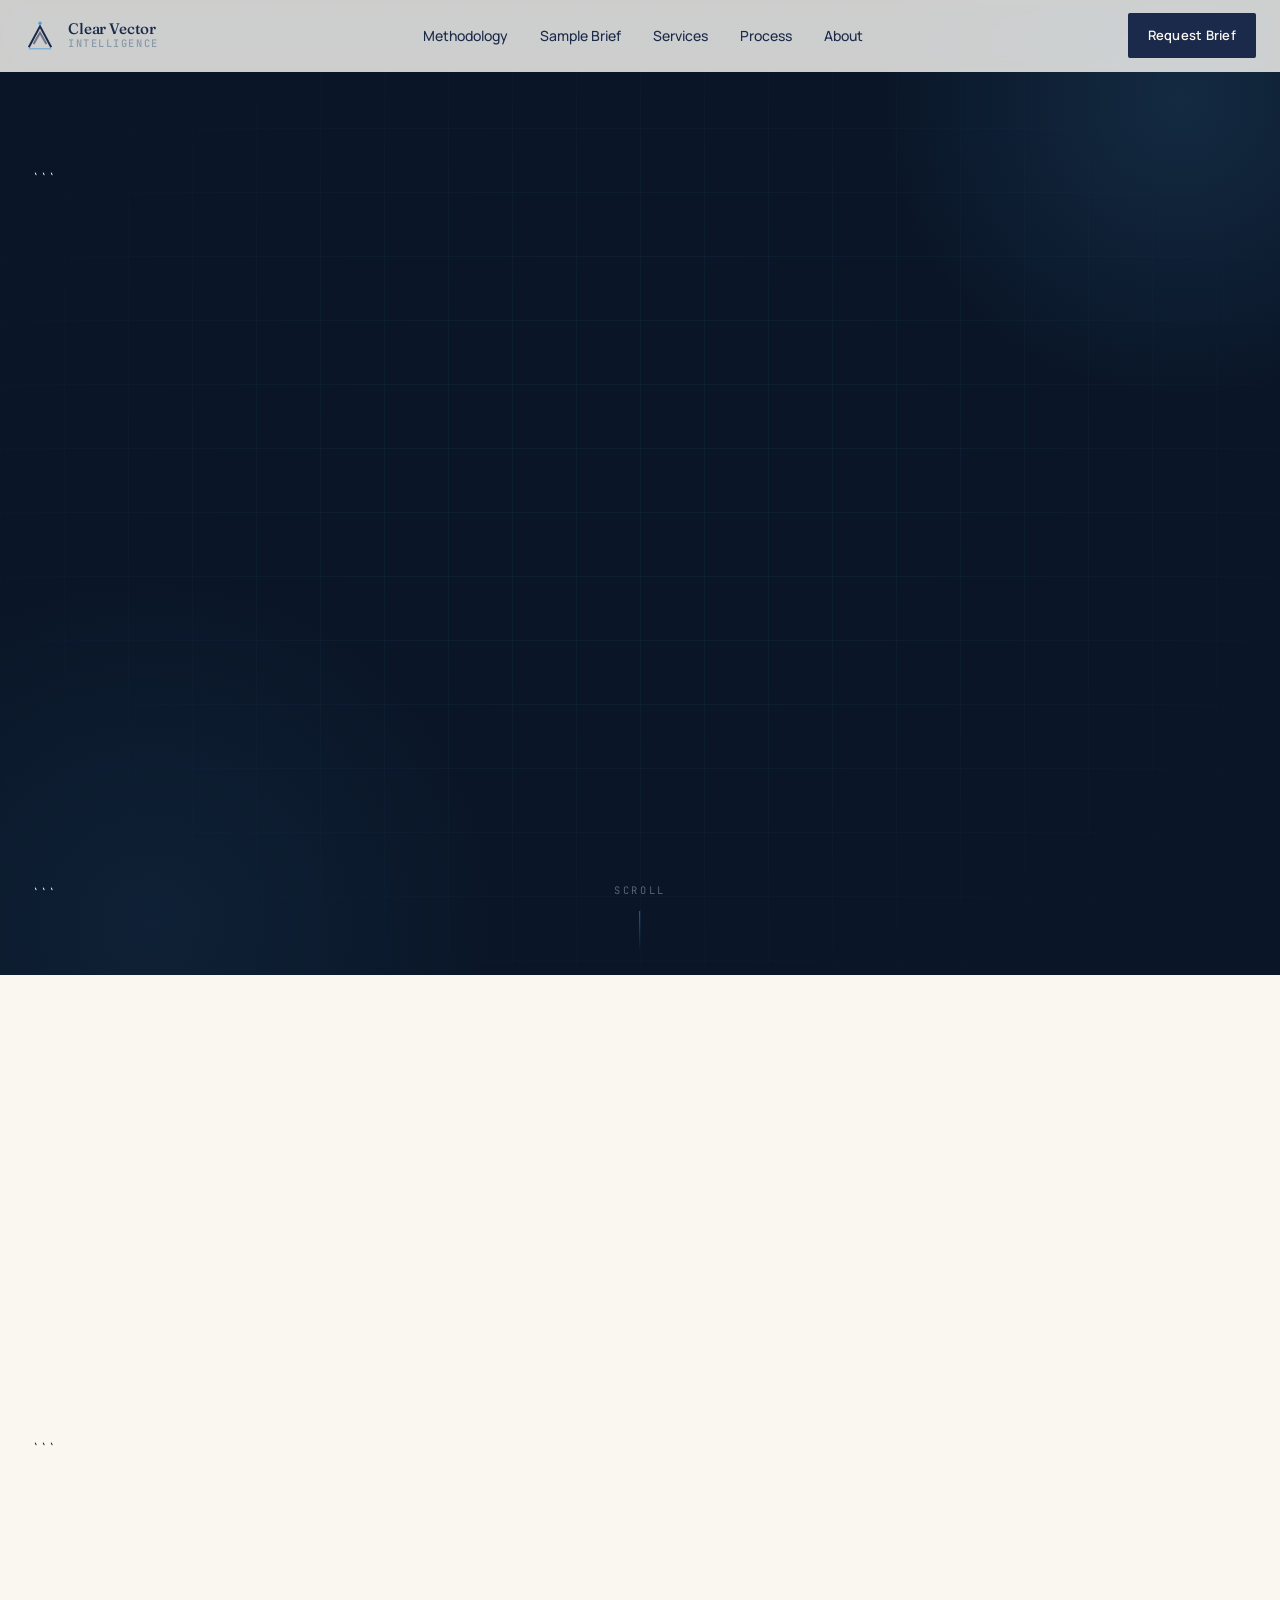
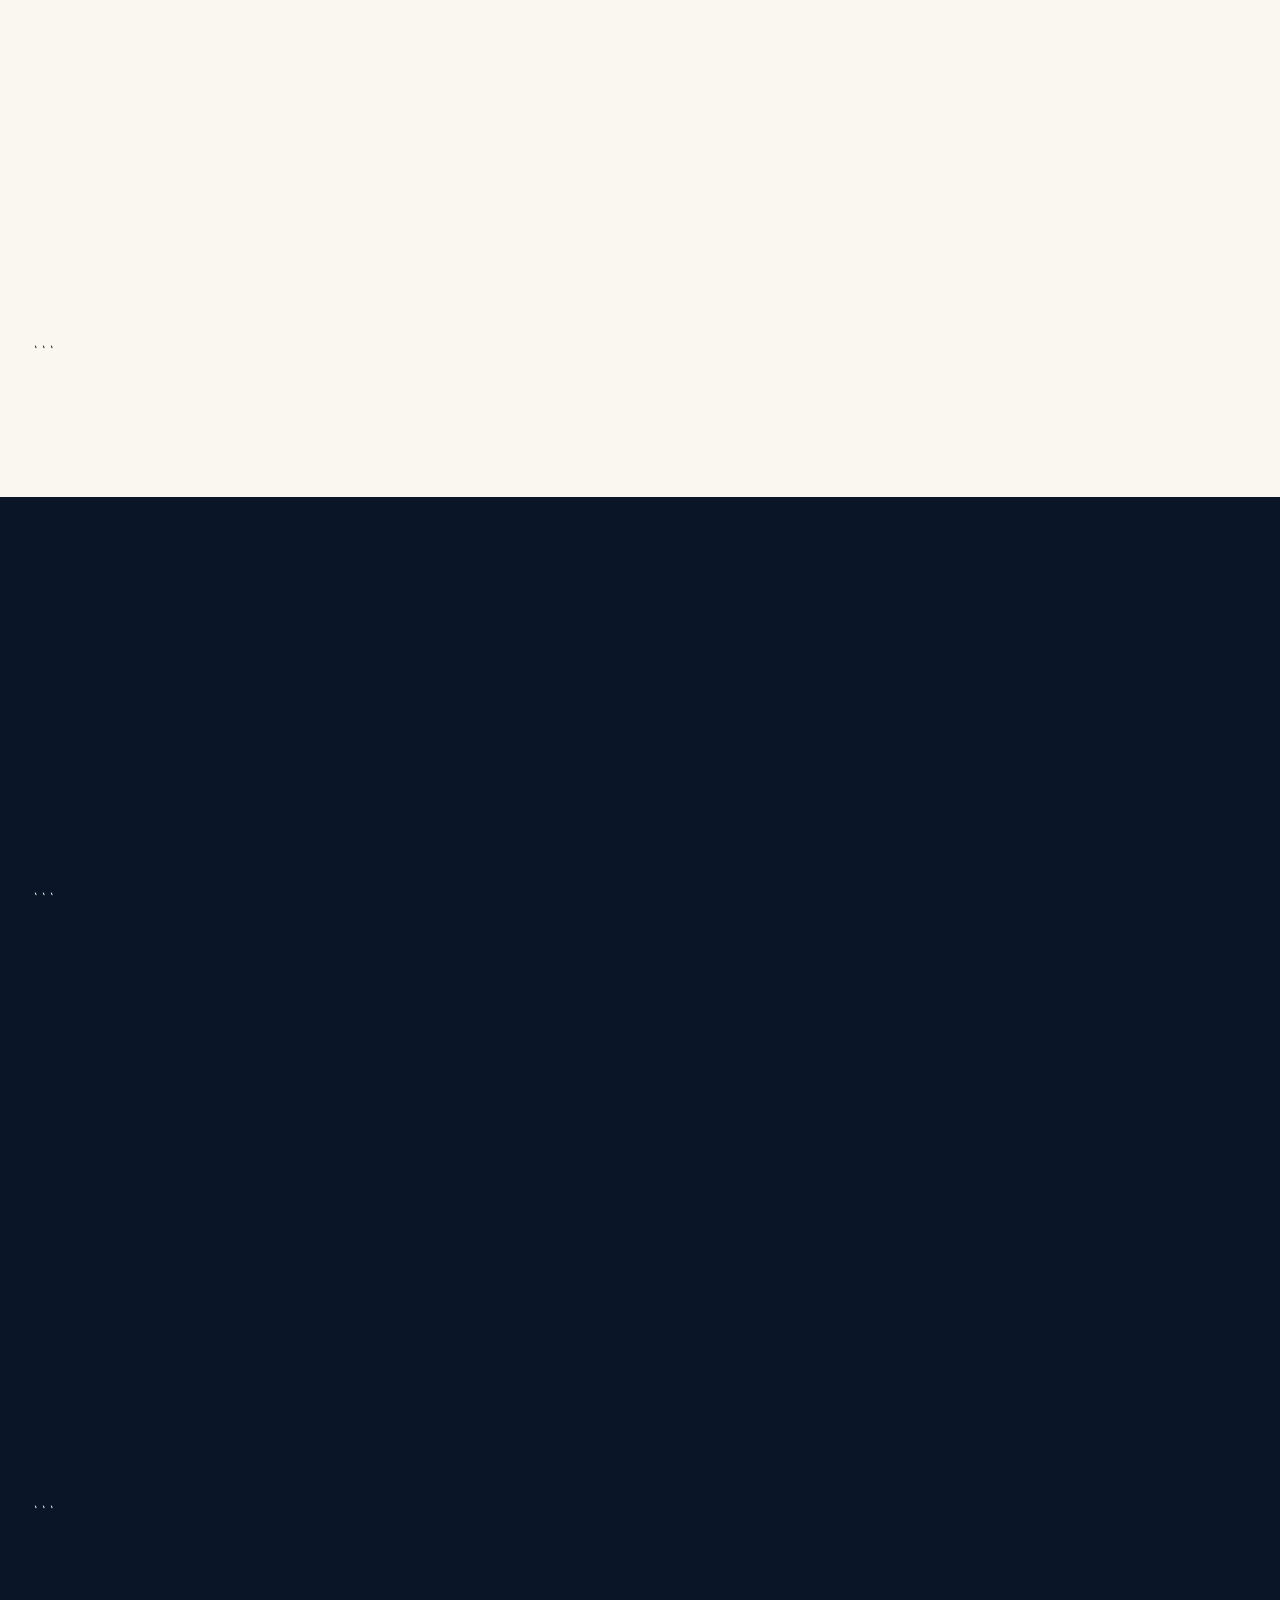
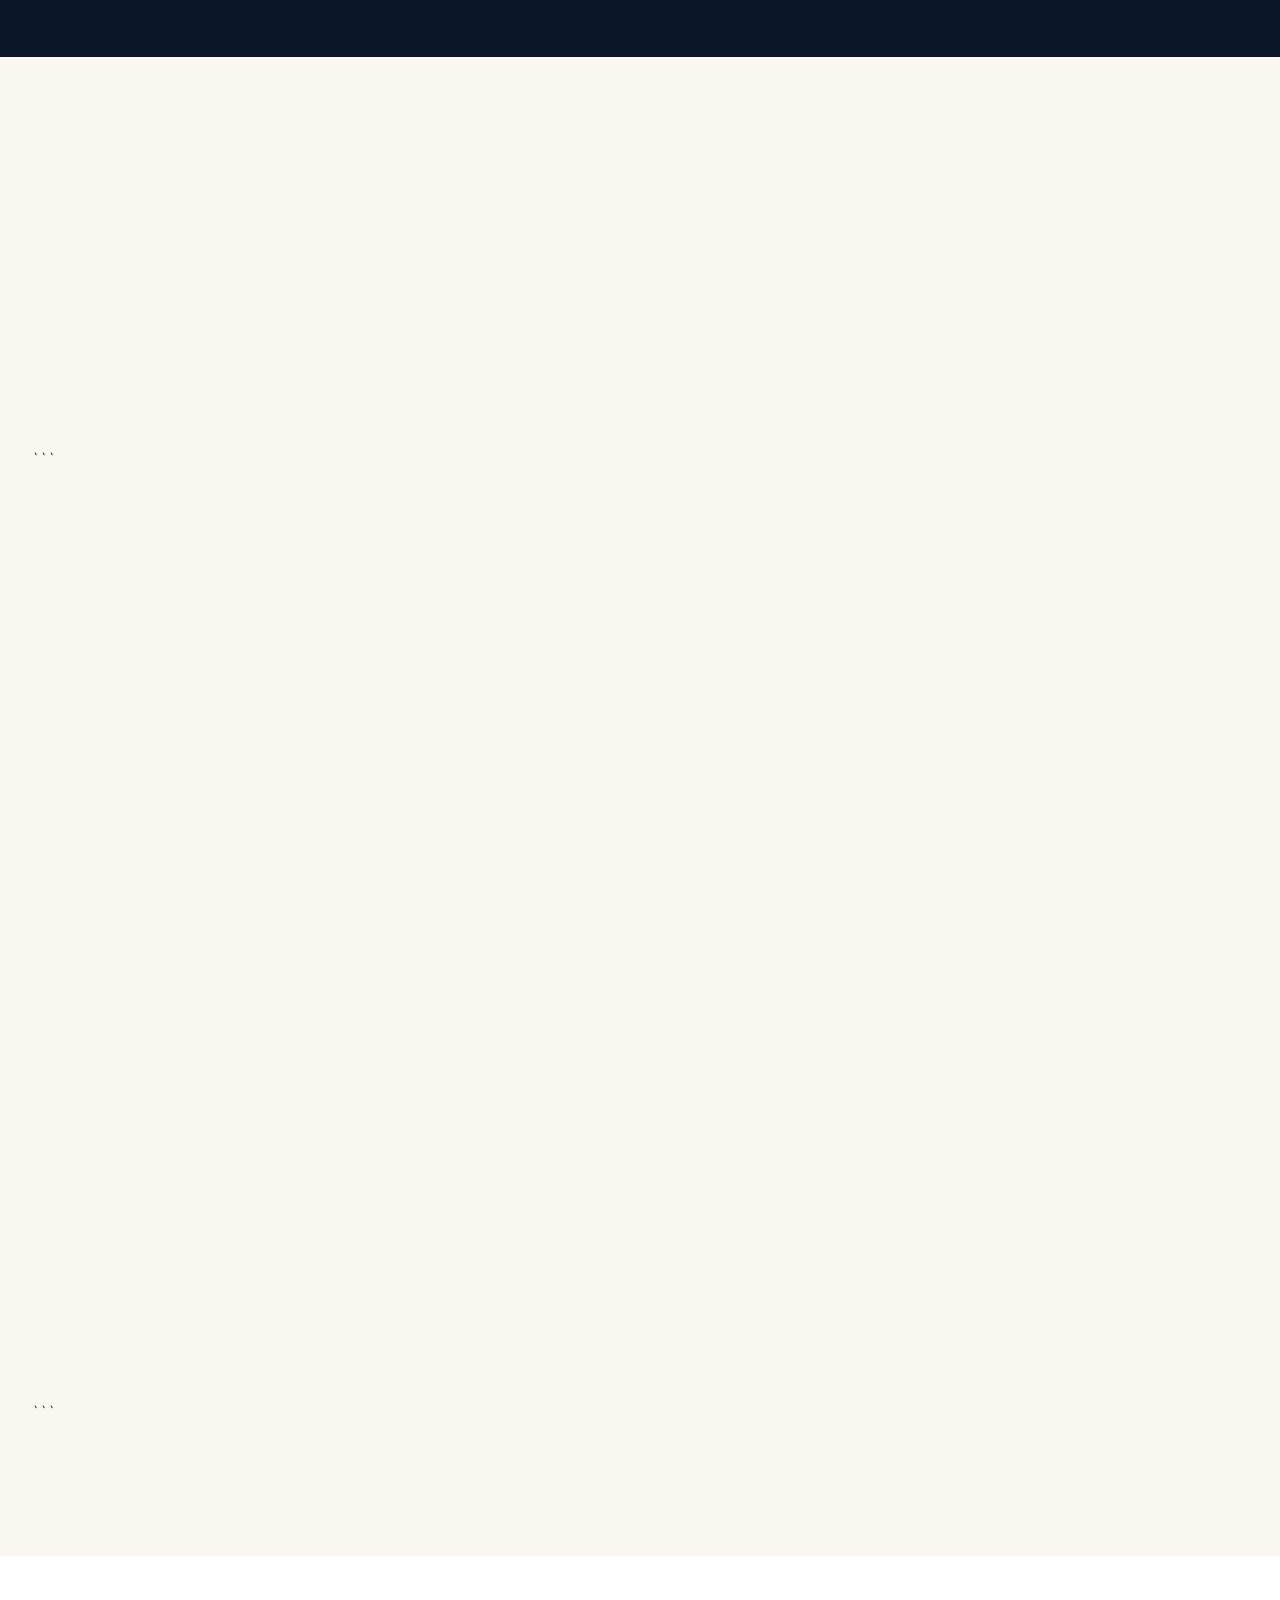
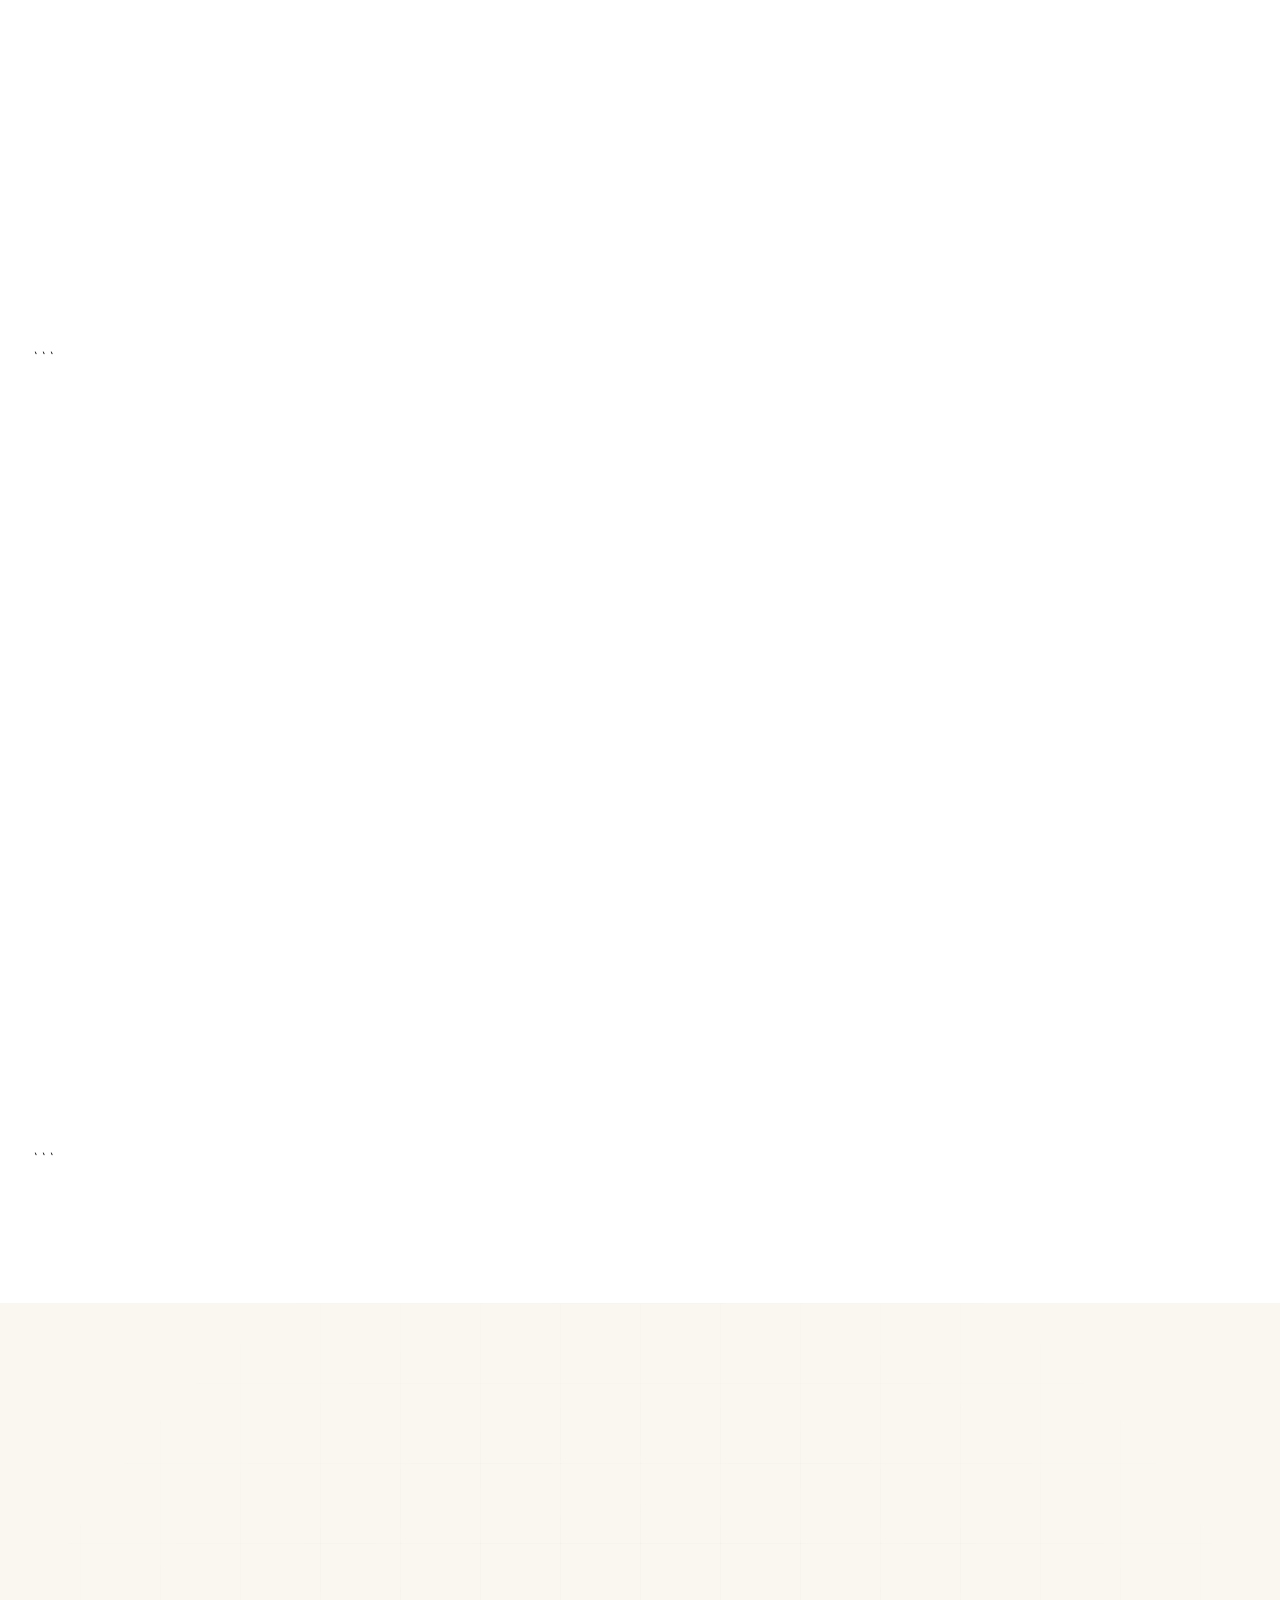
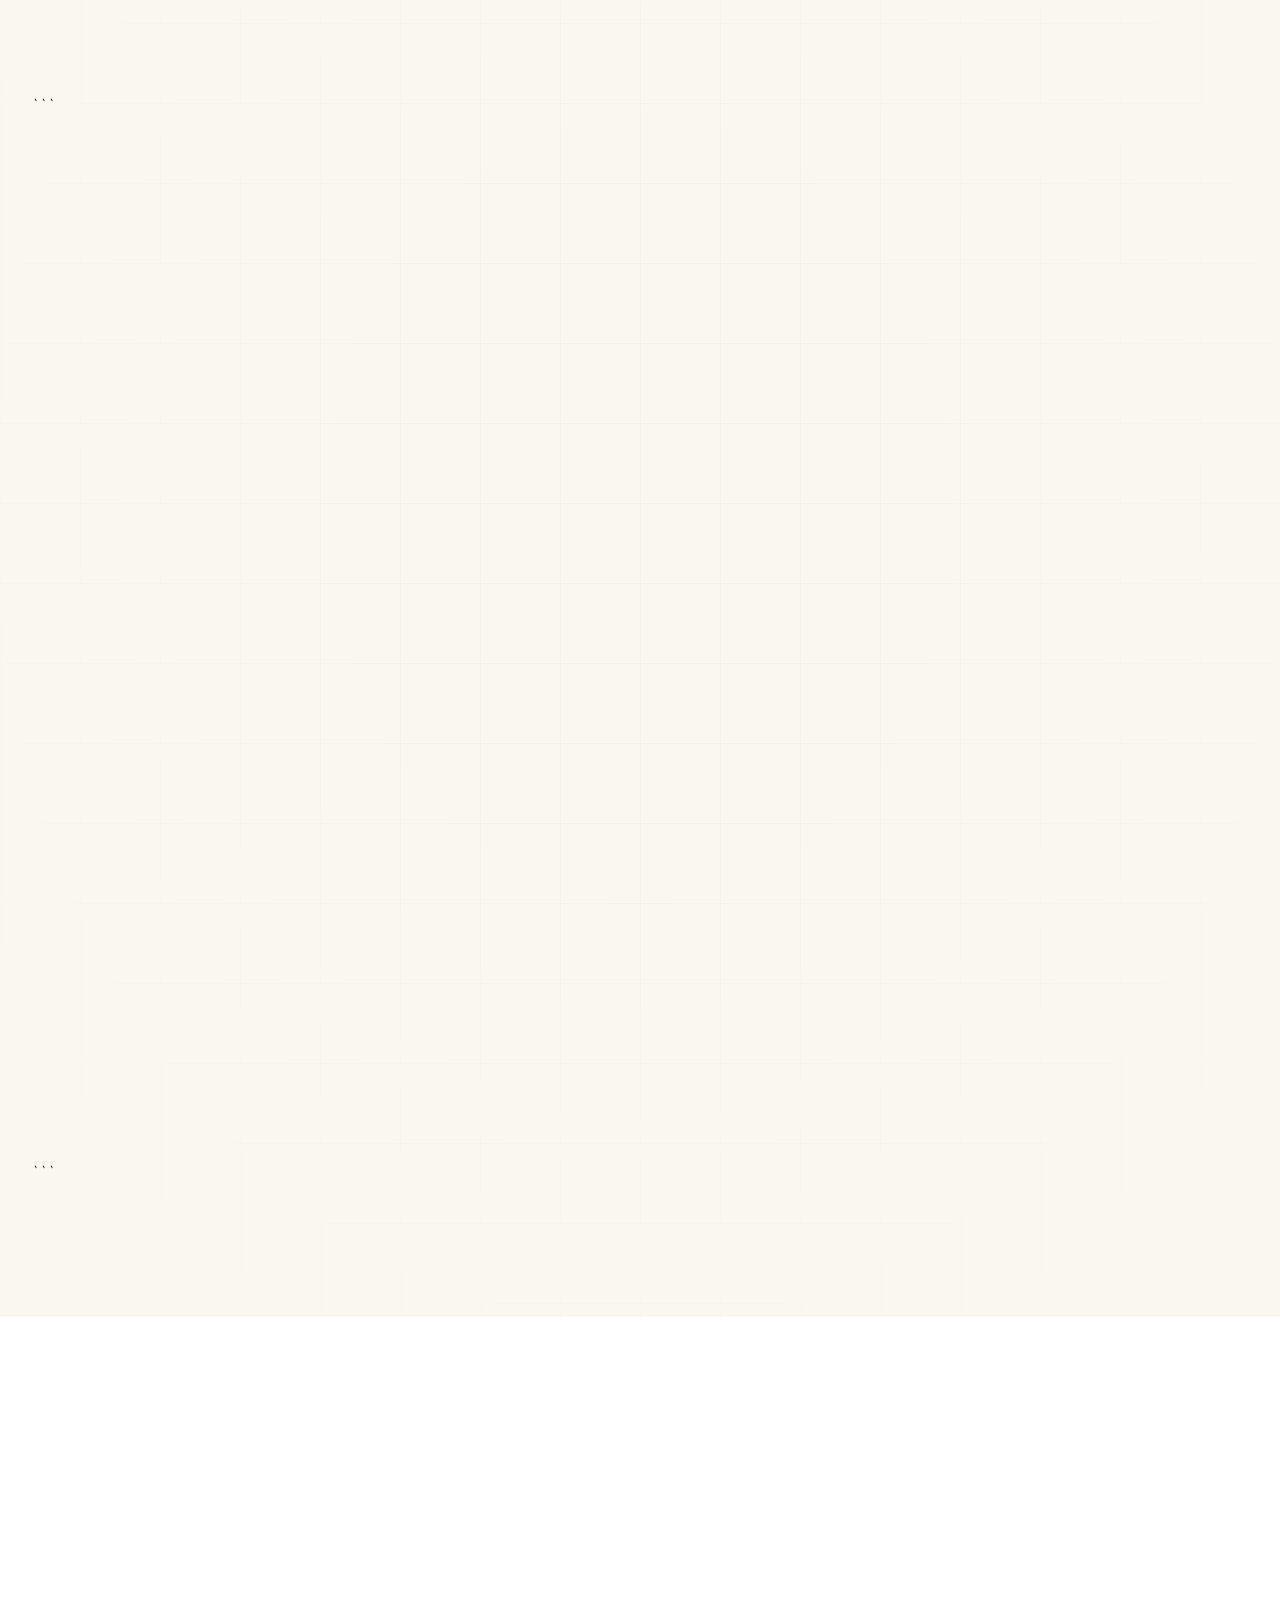
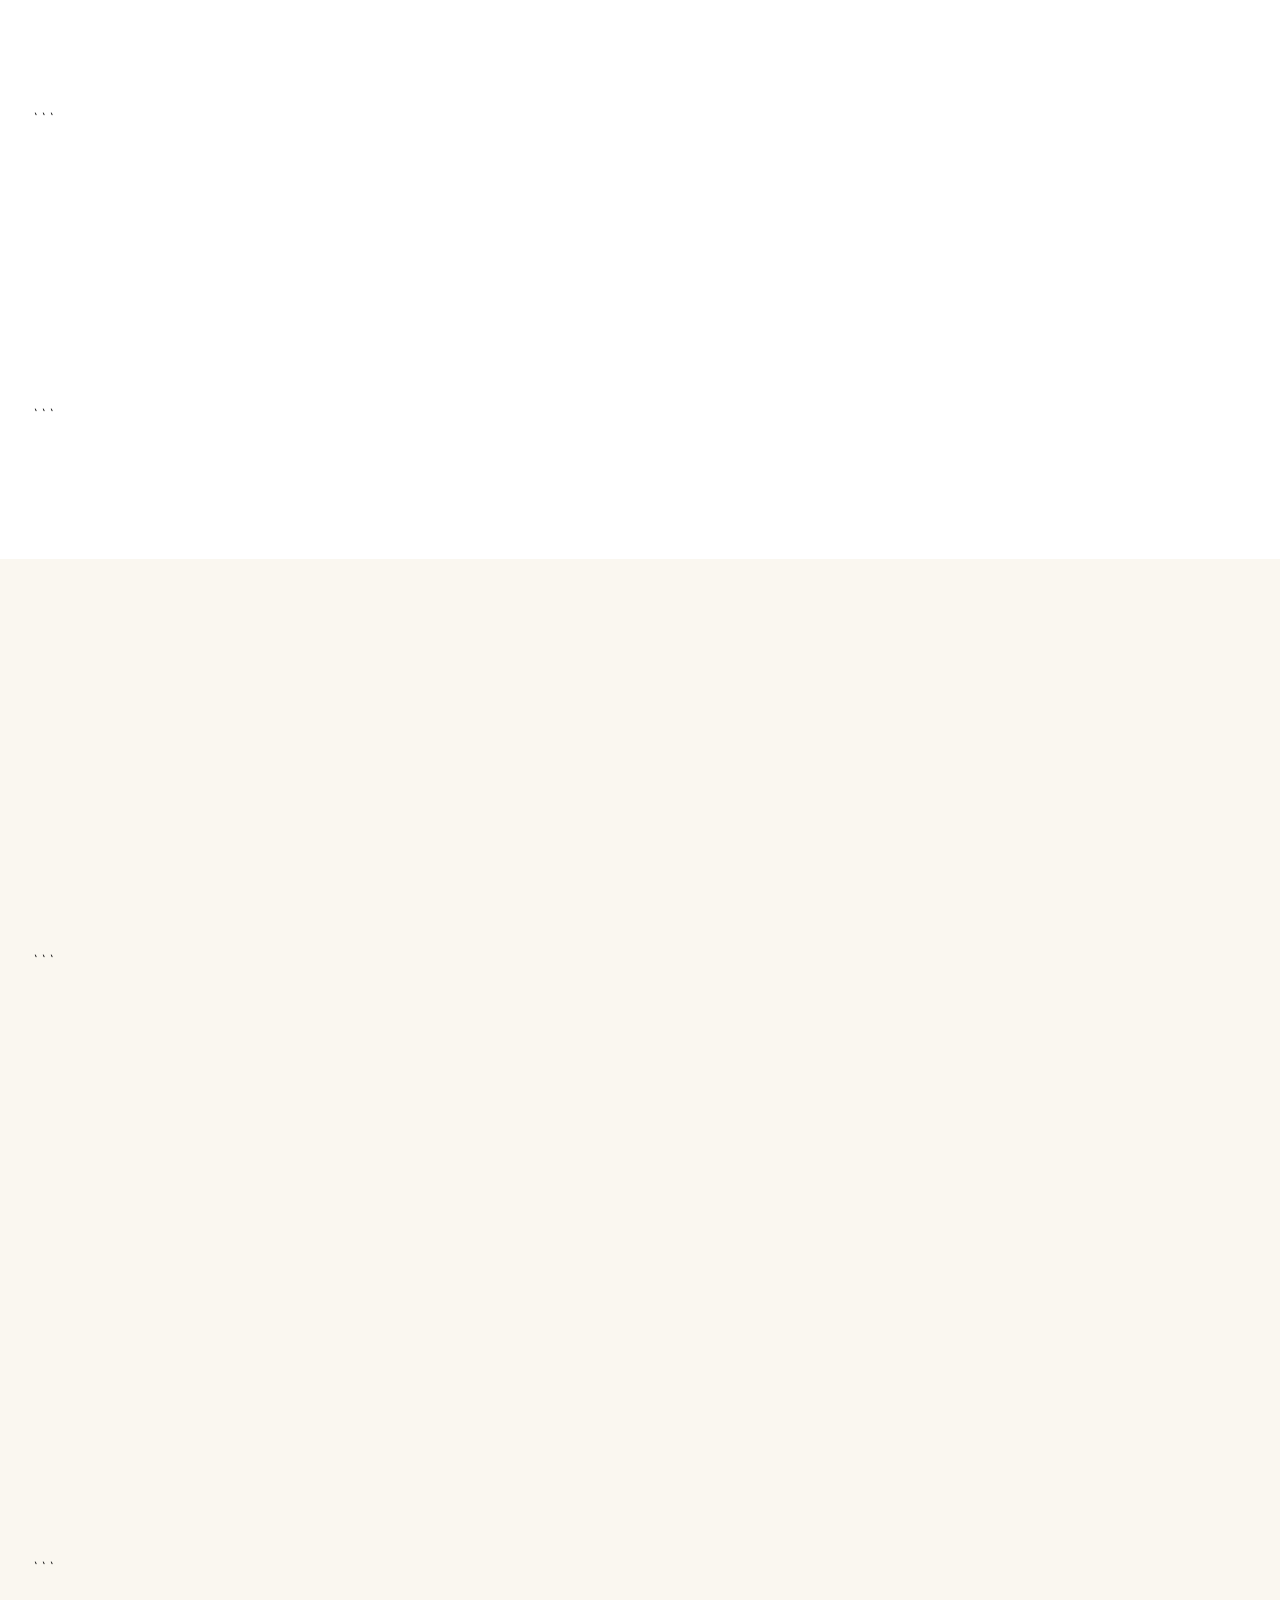
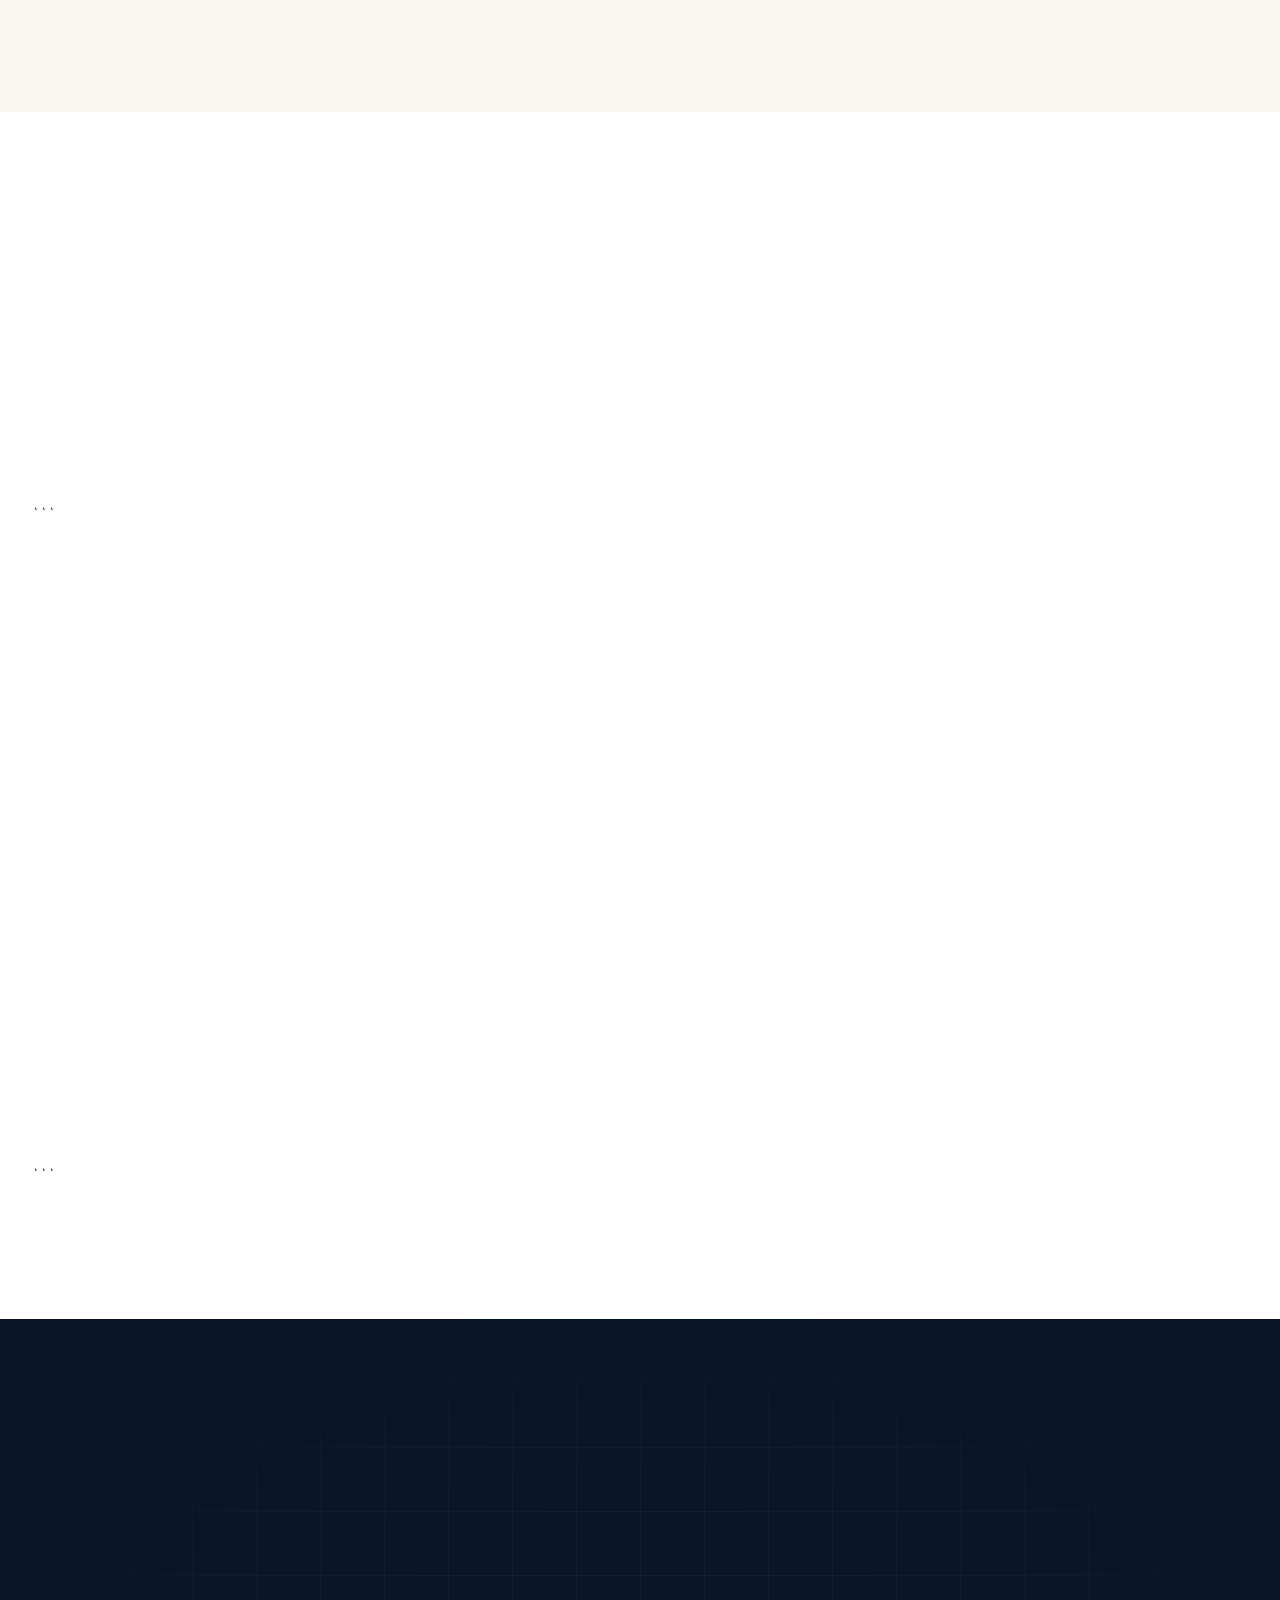
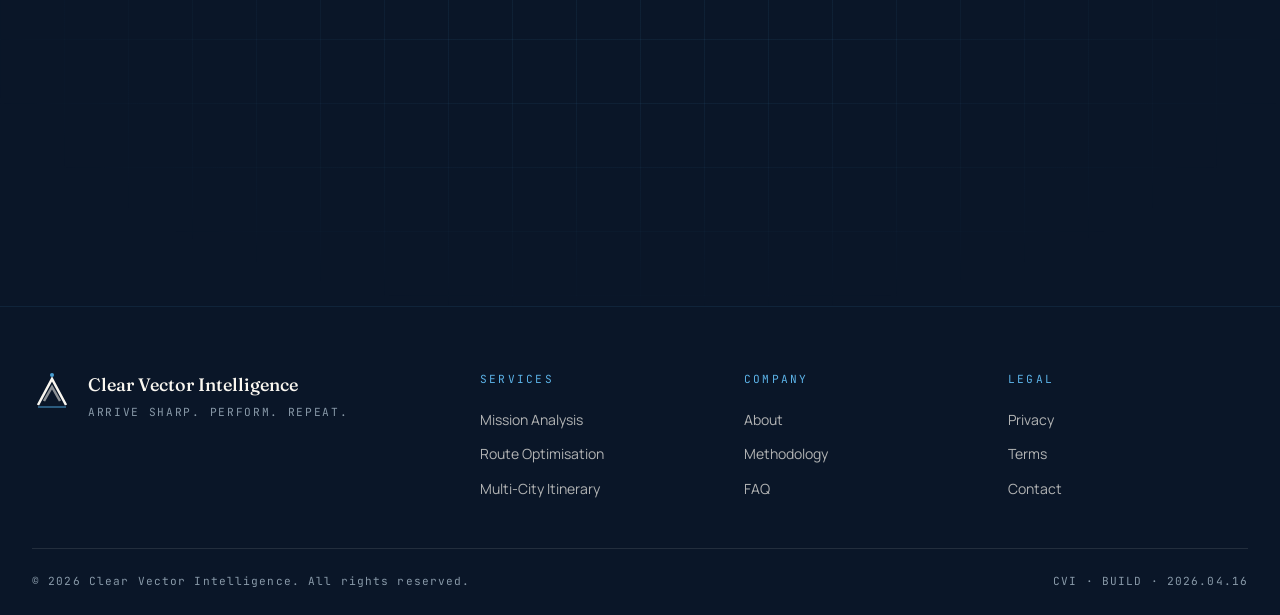
==== index.html @ 2c4cf586 "Rename index to index.html" ====
<!DOCTYPE html>

<html lang="en">
<head>
<meta charset="UTF-8">
<meta name="viewport" content="width=device-width, initial-scale=1.0">
<meta name="description" content="Clear Vector Intelligence — predictive physiological intelligence for high-stakes travel. Know your arrival state before you board.">
<meta name="keywords" content="executive travel, jet lag, flight performance, physiological optimisation, travel analytics, cognitive performance">
<meta property="og:title" content="Clear Vector Intelligence — Arrive Sharp. Perform. Repeat.">
<meta property="og:description" content="Predictive physiological intelligence for high-stakes travel. Know your arrival state before you board.">
<meta property="og:url" content="https://clearvectorintelligence.com">
<meta property="og:type" content="website">
<title>Clear Vector Intelligence — Arrive Sharp. Perform. Repeat.</title>

<link rel="preconnect" href="https://fonts.googleapis.com">
<link rel="preconnect" href="https://fonts.gstatic.com" crossorigin>
<link href="https://fonts.googleapis.com/css2?family=Fraunces:ital,opsz,wght@0,9..144,300;0,9..144,400;0,9..144,500;0,9..144,600;0,9..144,700;1,9..144,400&family=JetBrains+Mono:wght@400;500;600&family=Manrope:wght@300;400;500;600;700&display=swap" rel="stylesheet">

<link rel="stylesheet" href="styles.css">
<link rel="icon" type="image/svg+xml" href="assets/favicon.svg">
</head>
<body>

<!-- Grain overlay for texture -->

<div class="grain-overlay" aria-hidden="true"></div>

<!-- Navigation -->

<nav class="nav" id="nav">
  <div class="nav-inner">
    <a href="#hero" class="nav-logo" aria-label="Clear Vector Intelligence home">
      <svg class="logo-mark" viewBox="0 0 40 40" xmlns="http://www.w3.org/2000/svg" aria-hidden="true">
        <!-- Geometric CV mark with trajectory line -->
        <path d="M 6 34 L 20 8 L 34 34" stroke="currentColor" stroke-width="2.5" fill="none" stroke-linejoin="miter"/>
        <path d="M 12 30 L 20 16 L 28 30" stroke="currentColor" stroke-width="2.5" fill="none" stroke-linejoin="miter" opacity="0.55"/>
        <circle cx="20" cy="4" r="2" fill="#4A9FD4"/>
        <line x1="6" y1="36" x2="34" y2="36" stroke="#4A9FD4" stroke-width="1"/>
      </svg>
      <span class="nav-logo-text">
        <span class="nav-logo-name">Clear Vector</span>
        <span class="nav-logo-sub">Intelligence</span>
      </span>
    </a>
    <ul class="nav-links" id="nav-links">
      <li><a href="#methodology">Methodology</a></li>
      <li><a href="#sample-brief">Sample Brief</a></li>
      <li><a href="#services">Services</a></li>
      <li><a href="#process">Process</a></li>
      <li><a href="#about">About</a></li>
    </ul>
    <a href="#services" class="nav-cta">Request Brief</a>
    <button class="nav-toggle" id="nav-toggle" aria-label="Toggle navigation" aria-expanded="false">
      <span></span><span></span><span></span>
    </button>
  </div>
</nav>

<!-- HERO -->

<section class="hero" id="hero">
  <div class="hero-grid" aria-hidden="true"></div>
  <div class="hero-content">
    <div class="hero-meta reveal" data-delay="0">
      <span class="hero-ref">CVI · v1.35</span>
      <span class="hero-divider"></span>
      <span class="hero-ref-live"><span class="live-dot"></span>SYSTEM · OPERATIONAL</span>
    </div>

```
<h1 class="hero-title reveal" data-delay="100">
  <span class="hero-title-line">Arrive</span>
  <span class="hero-title-line"><em>Sharp.</em></span>
  <span class="hero-title-sub">Perform. Repeat.</span>
</h1>

<p class="hero-lede reveal" data-delay="200">
  Predictive physiological intelligence for high-stakes travel.
  Know your arrival state before you board — and the precise recovery protocol to perform on landing.
</p>

<div class="hero-cta reveal" data-delay="300">
  <a href="#services" class="btn btn-primary">
    <span>Request Your Mission Brief</span>
    <svg width="16" height="16" viewBox="0 0 16 16" fill="none" aria-hidden="true">
      <path d="M3 8h10M9 4l4 4-4 4" stroke="currentColor" stroke-width="1.5" stroke-linecap="square"/>
    </svg>
  </a>
  <a href="#methodology" class="btn btn-secondary">How It Works</a>
</div>

<!-- Animated metric readouts — mimicking a cockpit/dashboard -->
<div class="hero-readouts reveal" data-delay="400">
  <div class="readout">
    <div class="readout-label">NET BIO-LOAD</div>
    <div class="readout-value" data-counter="8.81" data-decimals="2">0.00</div>
    <div class="readout-unit">LHR→DXB · 7h 00m</div>
  </div>
  <div class="readout">
    <div class="readout-label">RETENTION</div>
    <div class="readout-value" data-counter="31" data-suffix="%">0%</div>
    <div class="readout-unit">DECISION QUALITY</div>
  </div>
  <div class="readout">
    <div class="readout-label">RECOVERY</div>
    <div class="readout-value" data-counter="5.5" data-decimals="1" data-suffix="h">0.0h</div>
    <div class="readout-unit">MANDATORY WINDOW</div>
  </div>
  <div class="readout readout-verdict">
    <div class="readout-label">VERDICT</div>
    <div class="readout-value verdict-badge">RESTRICTED</div>
    <div class="readout-unit">STRICT PROTOCOL</div>
  </div>
</div>
```

  </div>

  <div class="hero-scroll" aria-hidden="true">
    <span>Scroll</span>
    <div class="scroll-line"></div>
  </div>
</section>

<!-- THE PROBLEM -->

<section class="section section-problem" id="problem">
  <div class="container">
    <div class="section-header reveal-up">
      <span class="section-label">01 · THE PROBLEM</span>
      <h2 class="section-title">
        <span>The board meeting happens at 9am.</span>
        <span>You land at 7.</span>
      </h2>
    </div>

```
<div class="problem-grid">
  <div class="problem-text reveal-up">
    <p class="lede">
      High-stakes travel systematically destroys the cognitive resources you need most. The gap between landing and performing is rarely acknowledged, let alone managed.
    </p>
    <p>
      Cabin altitude reduces blood oxygen saturation by 6–10%. Humidity below 20% accelerates dehydration across every hour of exposure. Circadian disruption compounds with each timezone crossed. The result: measurable, predictable deficits in decision quality, executive presence, and analytical bandwidth — precisely when you need them at peak.
    </p>
    <p>
      Most travellers manage this with intuition, caffeine, and hope. None of which are quantifiable. None of which scale. None of which give you a recovery timeline you can actually plan around.
    </p>
  </div>

  <div class="problem-stats reveal-up">
    <div class="stat">
      <div class="stat-value">31<span class="stat-unit">%</span></div>
      <div class="stat-label">Average cognitive retention on landing after an 8-hour flight</div>
    </div>
    <div class="stat">
      <div class="stat-value">6<span class="stat-unit">h</span></div>
      <div class="stat-label">Typical recovery window to restore decision-quality baseline</div>
    </div>
    <div class="stat">
      <div class="stat-value">£3.5<span class="stat-unit">k+</span></div>
      <div class="stat-label">Cost of a business class ticket — with no plan for what happens after you land</div>
    </div>
  </div>
</div>
```

  </div>
</section>

<!-- THE SOLUTION -->

<section class="section section-solution" id="solution">
  <div class="container">
    <div class="section-header reveal-up">
      <span class="section-label">02 · THE SOLUTION</span>
      <h2 class="section-title">
        <span>Engineering precision, applied</span>
        <span>to <em>human performance</em>.</span>
      </h2>
    </div>

```
<div class="solution-intro reveal-up">
  <p class="lede">
    Clear Vector Intelligence calculates the physiological cost of your specific flight, on your specific physiology, and delivers a mission brief that tells you exactly when you'll be ready to perform — and what to do in the meantime.
  </p>
</div>

<div class="solution-outputs">
  <div class="output-card reveal-up">
    <div class="output-num">01</div>
    <h3 class="output-title">Net Bio-Load</h3>
    <p class="output-desc">A single number quantifying the total physiological cost of your journey. Combines cabin environment, flight duration, aircraft characteristics, airline service profile, timezone disruption, and your personal sensitivities into one decision-ready metric.</p>
    <div class="output-viz">
      <svg viewBox="0 0 200 80" xmlns="http://www.w3.org/2000/svg" aria-hidden="true">
        <defs>
          <linearGradient id="bioGrad" x1="0" x2="1">
            <stop offset="0" stop-color="#2E7D32"/>
            <stop offset="0.5" stop-color="#E65100"/>
            <stop offset="1" stop-color="#C62828"/>
          </linearGradient>
        </defs>
        <rect x="10" y="30" width="180" height="8" fill="url(#bioGrad)" opacity="0.3" rx="4"/>
        <rect x="10" y="30" width="180" height="8" fill="url(#bioGrad)" rx="4" class="bio-bar"/>
        <g class="bio-markers" font-family="JetBrains Mono" font-size="8" fill="#6B7280">
          <text x="10" y="55">0</text>
          <text x="70" y="55">4</text>
          <text x="130" y="55">8</text>
          <text x="180" y="55">12</text>
        </g>
        <g class="bio-labels" font-family="JetBrains Mono" font-size="7" fill="#1B2A4A" font-weight="600">
          <text x="30" y="22">OPTIMAL</text>
          <text x="85" y="22">MANAGED</text>
          <text x="140" y="22">RESTRICTED</text>
        </g>
      </svg>
    </div>
  </div>

  <div class="output-card reveal-up">
    <div class="output-num">02</div>
    <h3 class="output-title">Predicted Retention</h3>
    <p class="output-desc">The percentage of your pre-flight cognitive baseline you're expected to retain on landing. Calculated per performance cluster — executive cognitive, performance cognitive, athletic, medical, or wellbeing — using physiologically-grounded decay modelling.</p>
    <div class="output-viz">
      <svg viewBox="0 0 200 80" xmlns="http://www.w3.org/2000/svg" aria-hidden="true" class="retention-curve">
        <path d="M 10 20 Q 60 25, 100 60 T 190 30" stroke="#1B2A4A" stroke-width="2.5" fill="none" class="curve-path"/>
        <path d="M 10 20 Q 60 25, 100 60 T 190 30 L 190 80 L 10 80 Z" fill="#1B2A4A" opacity="0.06"/>
        <circle cx="100" cy="60" r="4" fill="#C62828" class="curve-dot"/>
        <text x="105" y="58" font-family="JetBrains Mono" font-size="8" fill="#C62828" font-weight="600">31%</text>
      </svg>
    </div>
  </div>

  <div class="output-card reveal-up">
    <div class="output-num">03</div>
    <h3 class="output-title">Arrival Verdict</h3>
    <p class="output-desc">Three outcomes: Optimal (perform immediately), Managed (adhere to protocol), Restricted (mandatory recovery window). Every verdict comes with a precise recovery timeline and an actionable pre-flight, in-flight, and post-flight protocol.</p>
    <div class="output-viz output-viz-verdicts">
      <div class="verdict optimal"><span>OPTIMAL</span></div>
      <div class="verdict managed"><span>MANAGED</span></div>
      <div class="verdict restricted"><span>RESTRICTED</span></div>
    </div>
  </div>
</div>
```

  </div>
</section>

<!-- SAMPLE BRIEF -->

<section class="section section-brief" id="sample-brief">
  <div class="container">
    <div class="section-header reveal-up">
      <span class="section-label">03 · DELIVERABLE</span>
      <h2 class="section-title">
        <span>What you receive:</span>
        <span>a <em>mission brief</em>.</span>
      </h2>
    </div>

```
<div class="brief-showcase">
  <div class="brief-preview reveal-up">
    <!-- Brief mockup rendered in HTML/CSS -->
    <div class="brief-page">
      <div class="brief-header">
        <div class="brief-logo">CLEAR VECTOR INTELLIGENCE</div>
        <div class="brief-ref">CV-BR-SAMPLE-v1</div>
      </div>
      <div class="brief-title">MISSION INTELLIGENCE BRIEF</div>
      <div class="brief-tagline">Arrive Sharp. Perform. Repeat.</div>

      <div class="brief-meta-grid">
        <div class="brief-meta-item">
          <div class="brief-meta-label">Prepared for</div>
          <div class="brief-meta-value">A. Client</div>
        </div>
        <div class="brief-meta-item">
          <div class="brief-meta-label">Reference</div>
          <div class="brief-meta-value">CV-BR-SAMPLE-v1</div>
        </div>
        <div class="brief-meta-item">
          <div class="brief-meta-label">Mission Intent</div>
          <div class="brief-meta-value">Board &amp; Critical Negotiation</div>
        </div>
        <div class="brief-meta-item">
          <div class="brief-meta-label">Date Prepared</div>
          <div class="brief-meta-value">16 Apr 2026</div>
        </div>
      </div>

      <div class="brief-section">
        <div class="brief-section-num">02</div>
        <div class="brief-section-title">Arrival Verdict</div>
      </div>
      <div class="brief-verdict-box">
        <div class="brief-verdict-label">Arrival Assessment</div>
        <div class="brief-verdict-value">Restricted</div>
        <div class="brief-verdict-note">Elevated load. Mandatory recovery window.</div>
      </div>
      <div class="brief-verdict-metrics">
        <div>
          <div class="brief-meta-label">Net Bio-Load</div>
          <div class="brief-meta-value">Critical Load</div>
        </div>
        <div>
          <div class="brief-meta-label">Predicted Retention</div>
          <div class="brief-meta-value">31% of baseline</div>
        </div>
      </div>

      <div class="brief-section">
        <div class="brief-section-num">05</div>
        <div class="brief-section-title">Trajectory</div>
      </div>
      <div class="brief-graph">
        <svg viewBox="0 0 400 180" xmlns="http://www.w3.org/2000/svg">
          <!-- Grid -->
          <g stroke="#E8EDF3" stroke-width="0.5">
            <line x1="40" y1="20" x2="380" y2="20"/>
            <line x1="40" y1="60" x2="380" y2="60"/>
            <line x1="40" y1="100" x2="380" y2="100"/>
            <line x1="40" y1="140" x2="380" y2="140"/>
          </g>
          <!-- Recovery zone -->
          <rect x="180" y="20" width="70" height="120" fill="#2E7D32" opacity="0.10"/>
          <!-- Curve -->
          <path d="M 40 25 Q 90 40, 130 90 T 180 125 Q 210 90, 250 65 T 380 45" stroke="#1B2A4A" stroke-width="2.5" fill="none" class="brief-curve"/>
          <path d="M 40 25 Q 90 40, 130 90 T 180 125 Q 210 90, 250 65 T 380 45 L 380 140 L 40 140 Z" fill="#1B2A4A" opacity="0.05"/>
          <!-- Landing line -->
          <line x1="180" y1="20" x2="180" y2="140" stroke="#1B2A4A" stroke-width="1.5" stroke-dasharray="4 3"/>
          <text x="120" y="155" font-family="JetBrains Mono" font-size="7" fill="#1B2A4A" font-weight="600">LANDING 20:00</text>
          <!-- Recovery line -->
          <line x1="250" y1="20" x2="250" y2="140" stroke="#2E7D32" stroke-width="1.5" stroke-dasharray="4 3"/>
          <text x="258" y="30" font-family="JetBrains Mono" font-size="7" fill="#2E7D32" font-weight="600">RECOVERY 01:30</text>
          <!-- Axes labels -->
          <g font-family="JetBrains Mono" font-size="6" fill="#8899A8">
            <text x="40" y="165">0</text>
            <text x="115" y="165">4</text>
            <text x="180" y="165">8</text>
            <text x="250" y="165">12</text>
            <text x="320" y="165">16</text>
            <text x="370" y="165">20</text>
            <text x="18" y="25">100</text>
            <text x="22" y="65">75</text>
            <text x="22" y="105">50</text>
            <text x="22" y="145">25</text>
          </g>
          <!-- Axis -->
          <line x1="40" y1="140" x2="380" y2="140" stroke="#8899A8" stroke-width="0.5"/>
          <line x1="40" y1="20" x2="40" y2="140" stroke="#8899A8" stroke-width="0.5"/>
          <text x="200" y="178" text-anchor="middle" font-family="Manrope" font-size="7" fill="#4A5568">Hours from Departure</text>
        </svg>
      </div>
    </div>
  </div>

  <div class="brief-details reveal-up">
    <h3 class="brief-details-title">Every brief contains:</h3>
    <ul class="brief-details-list">
      <li>
        <strong>Mission overview</strong>
        <span>Route, aircraft, ticket class, sensitivity profile — every input that drives the analysis</span>
      </li>
      <li>
        <strong>Arrival verdict &amp; Bio-Load classification</strong>
        <span>Your predicted state on landing, classified against calibrated thresholds</span>
      </li>
      <li>
        <strong>Personalised protocol</strong>
        <span>Pre-flight, in-flight, and post-flight actions calibrated to your profile and mission intent</span>
      </li>
      <li>
        <strong>Recovery schedule</strong>
        <span>Precise timeline from landing to mission-ready state, with conflict warnings if your target is unrealistic</span>
      </li>
      <li>
        <strong>Decision quality trajectory</strong>
        <span>Visual projection showing your cognitive state from departure through full recovery</span>
      </li>
      <li>
        <strong>Physiological load breakdown</strong>
        <span>Component-level analysis of every factor contributing to your Bio-Load — route, aircraft, airline, seat, ground infrastructure</span>
      </li>
      <li>
        <strong>AI-generated physiological context</strong>
        <span>Narrative analysis explaining what the numbers mean for you, on this flight, for this mission</span>
      </li>
    </ul>
    <div class="brief-download">
      <div class="brief-download-label">Delivered as a 3-page PDF within 24 hours of request</div>
    </div>
  </div>
</div>
```

  </div>
</section>

<!-- SERVICES -->

<section class="section section-services" id="services">
  <div class="container">
    <div class="section-header reveal-up">
      <span class="section-label">04 · SERVICES</span>
      <h2 class="section-title">
        <span>Three ways</span>
        <span>to <em>engage</em>.</span>
      </h2>
    </div>

```
<div class="services-grid">
  <div class="service-card reveal-up">
    <div class="service-num">M1</div>
    <div class="service-body">
      <h3 class="service-title">Mission Analysis</h3>
      <div class="service-subtitle">For clients with a flight already booked</div>
      <div class="service-price">
        <span class="service-price-symbol">£</span>
        <span class="service-price-value">350</span>
        <span class="service-price-per">per brief</span>
      </div>
      <ul class="service-features">
        <li>Full physiological analysis of your scheduled flight</li>
        <li>Net Bio-Load, Retention %, Arrival Verdict</li>
        <li>Personalised pre-flight, in-flight, and recovery protocol</li>
        <li>Decision quality trajectory with recovery timeline</li>
        <li>Physiological load breakdown by factor</li>
        <li>Delivery within 24 hours</li>
      </ul>
      <a href="https://tally.so/r/LZd4Oy" target="_blank" rel="noopener" class="service-cta">
        <span>Request Brief</span>
        <svg width="14" height="14" viewBox="0 0 16 16" fill="none" aria-hidden="true">
          <path d="M3 8h10M9 4l4 4-4 4" stroke="currentColor" stroke-width="1.5" stroke-linecap="square"/>
        </svg>
      </a>
    </div>
  </div>

  <div class="service-card service-card-featured reveal-up">
    <div class="service-badge">MOST REQUESTED</div>
    <div class="service-num">M2</div>
    <div class="service-body">
      <h3 class="service-title">Route Optimisation</h3>
      <div class="service-subtitle">For clients deciding how to get from A to B</div>
      <div class="service-price">
        <span class="service-price-symbol">£</span>
        <span class="service-price-value">600</span>
        <span class="service-price-per">per brief</span>
      </div>
      <ul class="service-features">
        <li>Comparison of direct and connection options</li>
        <li>Aircraft, timing, and carrier optimisation</li>
        <li>Complete physiological modelling per candidate route</li>
        <li>Recommendation with full reasoning</li>
        <li>All deliverables from Mission Analysis</li>
        <li>Delivery within 48 hours</li>
      </ul>
      <a href="https://tally.so/r/LZd4Oy" target="_blank" rel="noopener" class="service-cta">
        <span>Request Brief</span>
        <svg width="14" height="14" viewBox="0 0 16 16" fill="none" aria-hidden="true">
          <path d="M3 8h10M9 4l4 4-4 4" stroke="currentColor" stroke-width="1.5" stroke-linecap="square"/>
        </svg>
      </a>
    </div>
  </div>

  <div class="service-card reveal-up">
    <div class="service-num">M3</div>
    <div class="service-body">
      <h3 class="service-title">Multi-City Itinerary</h3>
      <div class="service-subtitle">For clients travelling multiple legs</div>
      <div class="service-price">
        <span class="service-price-symbol">£</span>
        <span class="service-price-value">600</span>
        <span class="service-price-per">base · +£200 per leg over 3</span>
      </div>
      <ul class="service-features">
        <li>Cumulative load modelling across all legs</li>
        <li>Rest day placement optimisation</li>
        <li>Master timeline showing predicted state throughout</li>
        <li>Per-leg recovery protocols</li>
        <li>All deliverables from Route Optimisation</li>
        <li>Delivery within 72 hours</li>
      </ul>
      <a href="https://tally.so/r/LZd4Oy" target="_blank" rel="noopener" class="service-cta">
        <span>Request Brief</span>
        <svg width="14" height="14" viewBox="0 0 16 16" fill="none" aria-hidden="true">
          <path d="M3 8h10M9 4l4 4-4 4" stroke="currentColor" stroke-width="1.5" stroke-linecap="square"/>
        </svg>
      </a>
    </div>
  </div>
</div>

<div class="services-note reveal-up">
  <p>All services require a one-time onboarding to establish your physiological profile. This ensures every subsequent brief is calibrated to you specifically. <a href="https://tally.so/r/0QE0NA" target="_blank" rel="noopener">Start onboarding</a>.</p>
</div>
```

  </div>
</section>

<!-- METHODOLOGY -->

<section class="section section-methodology" id="methodology">
  <div class="container">
    <div class="section-header reveal-up">
      <span class="section-label">05 · METHODOLOGY</span>
      <h2 class="section-title">
        <span>The science behind</span>
        <span>every <em>brief</em>.</span>
      </h2>
    </div>

```
<div class="method-intro reveal-up">
  <p class="lede">
    CVI applies a calibrated model of physiological cost to your specific journey. The system evaluates dozens of variables — route exposure, cabin altitude, humidity deficit, timezone shift, aircraft characteristics, airline service profile, ground infrastructure, seat ergonomics, and your individual sensitivities — and produces a brief grounded in aerospace medicine literature and continuously refined against real mission outcomes.
  </p>
</div>

<div class="method-grid">
  <div class="method-card reveal-up">
    <div class="method-number">7</div>
    <h3 class="method-title">Performance Clusters</h3>
    <p>Executive Cognitive. Performance Cognitive. Athletic. Medical. Physical Presentation. Wellbeing. Light Cognitive. Each cluster models recovery dynamics differently — because a surgeon doesn't recover the same way as a negotiator.</p>
  </div>

  <div class="method-card reveal-up">
    <div class="method-number">76</div>
    <h3 class="method-title">Aircraft Profiled</h3>
    <p>Every major commercial aircraft with cabin-specific humidity, pressurisation, vibration, and seat-class data. From A380-800 to ERJ-145. Your physiology experiences a 777-300ER differently than a 787-9.</p>
  </div>

  <div class="method-card reveal-up">
    <div class="method-number">192</div>
    <h3 class="method-title">Nationalities Modelled</h3>
    <p>Passport tier analysis for ground friction modelling. A British traveller faces different arrival friction to a Chinese national. It matters — extended processing adds measurable physiological cost.</p>
  </div>

  <div class="method-card reveal-up">
    <div class="method-number">∞</div>
    <h3 class="method-title">Calibration Loop</h3>
    <p>Every mission feeds back into the model. Clients submit three review checkpoints — on landing, two hours later, six hours later — scoring their actual performance. The model tightens with every completed cycle.</p>
  </div>
</div>

<!-- Technical credibility panel -->
<div class="method-technical reveal-up">
  <div class="method-technical-left">
    <div class="tech-label">MODEL INPUTS</div>
    <h3 class="tech-heading">What drives the Bio-Load calculation</h3>
    <div class="tech-grid">
      <div class="tech-item">
        <span class="tech-item-dot"></span>
        <span>Route exposure time &amp; altitude profile</span>
      </div>
      <div class="tech-item">
        <span class="tech-item-dot"></span>
        <span>Aircraft cabin humidity &amp; pressurisation</span>
      </div>
      <div class="tech-item">
        <span class="tech-item-dot"></span>
        <span>Airframe stress score per type</span>
      </div>
      <div class="tech-item">
        <span class="tech-item-dot"></span>
        <span>Airline service &amp; seat profile</span>
      </div>
      <div class="tech-item">
        <span class="tech-item-dot"></span>
        <span>Timezone shift &amp; circadian disruption</span>
      </div>
      <div class="tech-item">
        <span class="tech-item-dot"></span>
        <span>Ground infrastructure at both airports</span>
      </div>
      <div class="tech-item">
        <span class="tech-item-dot"></span>
        <span>Immigration tier &amp; processing friction</span>
      </div>
      <div class="tech-item">
        <span class="tech-item-dot"></span>
        <span>Lounge access &amp; pre-flight recovery</span>
      </div>
      <div class="tech-item">
        <span class="tech-item-dot"></span>
        <span>Personal sensitivity profile (11 flags)</span>
      </div>
      <div class="tech-item">
        <span class="tech-item-dot"></span>
        <span>Mission intent cluster</span>
      </div>
      <div class="tech-item">
        <span class="tech-item-dot"></span>
        <span>Historical calibration data</span>
      </div>
      <div class="tech-item">
        <span class="tech-item-dot"></span>
        <span>Real-time anomaly flags</span>
      </div>
    </div>
  </div>
  <div class="method-technical-right">
    <div class="tech-formula">
      <div class="tech-formula-label">BIO-LOAD · NET</div>
      <div class="tech-formula-equation">
        <span class="tech-var">L</span>
        <span class="tech-op">=</span>
        <span class="tech-fn">Σ</span>
        <span class="tech-paren">(</span>
        <span class="tech-var">R<sub>i</sub></span>
        <span class="tech-op">·</span>
        <span class="tech-var">S<sub>i</sub></span>
        <span class="tech-paren">)</span>
        <span class="tech-op">+</span>
        <span class="tech-var">C</span>
        <span class="tech-op">+</span>
        <span class="tech-var">T</span>
        <span class="tech-op">−</span>
        <span class="tech-var">M</span>
      </div>
      <div class="tech-formula-legend">
        <div><span class="tech-var">R</span> Route exposure</div>
        <div><span class="tech-var">S</span> Sensitivity weights</div>
        <div><span class="tech-var">C</span> Cabin stress</div>
        <div><span class="tech-var">T</span> Timezone disruption</div>
        <div><span class="tech-var">M</span> Mitigations (seat, lounge, carrier)</div>
      </div>
    </div>
  </div>
</div>
```

  </div>
</section>

<!-- PROCESS -->

<section class="section section-process" id="process">
  <div class="container">
    <div class="section-header reveal-up">
      <span class="section-label">06 · PROCESS</span>
      <h2 class="section-title">
        <span>From request</span>
        <span>to <em>brief</em>.</span>
      </h2>
    </div>

```
<div class="process-steps">
  <div class="process-step reveal-up">
    <div class="process-step-num">01</div>
    <div class="process-step-content">
      <h3>Onboarding</h3>
      <p>Complete a one-time physiological profile: mission intents you travel for, sensitivities, dietary flags, airline memberships, typical travel patterns. 8 minutes. Sets the baseline for every future brief.</p>
    </div>
  </div>

  <div class="process-step reveal-up">
    <div class="process-step-num">02</div>
    <div class="process-step-content">
      <h3>Mission Request</h3>
      <p>Submit your flight details: route, date, time, intent. Or request route comparison, or multi-city analysis. Short form, no wasted fields.</p>
    </div>
  </div>

  <div class="process-step reveal-up">
    <div class="process-step-num">03</div>
    <div class="process-step-content">
      <h3>Brief Delivered</h3>
      <p>Your mission intelligence brief arrives via email within 24 hours — sooner for simple missions, within 72 hours for complex multi-city analysis. PDF format, confidential, delivered directly to you.</p>
    </div>
  </div>

  <div class="process-step reveal-up">
    <div class="process-step-num">04</div>
    <div class="process-step-content">
      <h3>Post-Mission Review</h3>
      <p>After completion, submit three brief checkpoint scores — on landing, two hours later, six hours later. Your data calibrates the model, tightens predictions for your future missions, and contributes to the broader CVI intelligence layer.</p>
    </div>
  </div>
</div>
```

  </div>
</section>

<!-- ABOUT -->

<section class="section section-about" id="about">
  <div class="container">
    <div class="section-header reveal-up">
      <span class="section-label">07 · ABOUT</span>
      <h2 class="section-title">
        <span>Built by an engineer</span>
        <span>who <em>travelled</em>.</span>
      </h2>
    </div>

```
<div class="about-content">
  <div class="about-text reveal-up">
    <p class="lede">
      Clear Vector Intelligence was built by Jay — a senior engineer specialising in simulation and analytical modelling, with a background in finite element analysis applied to high-precision systems.
    </p>
    <p>
      CVI was conceived during extended international travel, where the gap between arrival state and performance readiness became impossible to ignore. Boarding a flight with a critical meeting on the other end, and landing with half the cognitive resources the meeting required — this is a problem every high-performer knows, and almost none can quantify.
    </p>
    <p>
      Combining a lifelong interest in aviation with the analytical rigour of an engineering mindset, Jay built CVI to bring predictive precision to a problem most travellers accept as inevitable. The system applies the same methodology used to simulate thermal loads on aerospace components — decomposition into contributing factors, calibrated physics-based modelling, and continuous refinement against measured outcomes — to the physiology of the traveller themselves.
    </p>
    <p>
      Every brief is generated by the system. Every calibration is reviewed by Jay personally. The model is not static — it tightens every week as new mission data flows back through the calibration loop.
    </p>
  </div>

  <div class="about-credentials reveal-up">
    <div class="cred-item">
      <div class="cred-label">DISCIPLINE</div>
      <div class="cred-value">Finite Element Analysis · Simulation · Transient Thermal Modelling</div>
    </div>
    <div class="cred-item">
      <div class="cred-label">BACKGROUND</div>
      <div class="cred-value">Senior Design Engineer · High-Precision Systems</div>
    </div>
    <div class="cred-item">
      <div class="cred-label">INTERESTS</div>
      <div class="cred-value">Aviation · Aerospace Medicine · Performance Physiology</div>
    </div>
    <div class="cred-item">
      <div class="cred-label">METHODOLOGY</div>
      <div class="cred-value">Engineering rigour applied to human performance</div>
    </div>
  </div>
</div>
```

  </div>
</section>

<!-- FAQ -->

<section class="section section-faq" id="faq">
  <div class="container">
    <div class="section-header reveal-up">
      <span class="section-label">08 · FAQ</span>
      <h2 class="section-title">
        <span>Questions,</span>
        <span><em>answered</em>.</span>
      </h2>
    </div>

```
<div class="faq-list reveal-up">
  <details class="faq-item">
    <summary>How soon will I receive my brief after submitting a mission request?</summary>
    <div class="faq-answer">
      <p>Mission Analysis briefs (Mode 1) are delivered within 24 hours. Route Optimisation (Mode 2) within 48 hours. Multi-City Itinerary (Mode 3) within 72 hours. If your mission is urgent, flag it on the form — expedited turnaround is available on a case-by-case basis.</p>
    </div>
  </details>

  <details class="faq-item">
    <summary>What if my flight changes after I've submitted a request?</summary>
    <div class="faq-answer">
      <p>Notify us as early as possible. If the brief has not yet been generated, we'll regenerate with the new parameters at no additional cost. If the brief has already been delivered, an updated brief can be issued at 50% of the original fee.</p>
    </div>
  </details>

  <details class="faq-item">
    <summary>Is this just another jet lag app?</summary>
    <div class="faq-answer">
      <p>No. Jet lag apps give generic advice. CVI calculates the specific physiological cost of your specific flight, on your specific physiology, for your specific mission — and produces a brief calibrated to what you actually need to do when you land. The output is not a tip list; it's a decision document.</p>
    </div>
  </details>

  <details class="faq-item">
    <summary>How is my data protected?</summary>
    <div class="faq-answer">
      <p>Your physiological profile and mission data are stored in encrypted Google Workspace infrastructure with restricted access controls. Data is never sold, shared with third parties, or used for any purpose beyond generating your briefs and calibrating the model. Deletion requests are honoured within 7 days.</p>
    </div>
  </details>

  <details class="faq-item">
    <summary>What does the calibration loop actually do?</summary>
    <div class="faq-answer">
      <p>After each mission, you submit three short checkpoint scores — immediately on landing, two hours later, and six hours later. These real-world observations are compared against the model's predictions. Systematic deviations are used to refine the parameters for your performance cluster, your typical routes, and your sensitivity profile. Over time, your briefs become progressively more accurate.</p>
    </div>
  </details>

  <details class="faq-item">
    <summary>Do you offer a retainer or subscription?</summary>
    <div class="faq-answer">
      <p>A Performance Partnership retainer is available for clients with 3+ missions per month. This includes all briefs, priority turnaround, quarterly calibration reviews, and direct access for mission-critical questions. Contact <a href="mailto:operations@clearvectorintelligence.com">operations@clearvectorintelligence.com</a> to discuss.</p>
    </div>
  </details>

  <details class="faq-item">
    <summary>Can CVI integrate with my executive assistant's workflow?</summary>
    <div class="faq-answer">
      <p>Yes. Your EA can submit requests on your behalf using your registered profile. Briefs can be routed to a shared address if preferred. Integration with Google Calendar for automatic mission request triggers is in development for retainer clients.</p>
    </div>
  </details>
</div>
```

  </div>
</section>

<!-- CONTACT CTA -->

<section class="section section-cta" id="contact">
  <div class="container">
    <div class="cta-content reveal-up">
      <h2 class="cta-title">
        <span>Your next</span>
        <span>flight matters.</span>
      </h2>
      <p class="cta-text">
        Start with a physiological profile. Get your first brief within 24 hours.
      </p>
      <div class="cta-buttons">
        <a href="https://tally.so/r/0QE0NA" target="_blank" rel="noopener" class="btn btn-primary btn-large">
          <span>Begin Onboarding</span>
          <svg width="18" height="18" viewBox="0 0 16 16" fill="none" aria-hidden="true">
            <path d="M3 8h10M9 4l4 4-4 4" stroke="currentColor" stroke-width="1.5" stroke-linecap="square"/>
          </svg>
        </a>
        <a href="mailto:operations@clearvectorintelligence.com" class="btn btn-secondary btn-large">Contact</a>
      </div>
    </div>
  </div>
</section>

<!-- FOOTER -->

<footer class="footer">
  <div class="container">
    <div class="footer-grid">
      <div class="footer-brand">
        <svg class="logo-mark" viewBox="0 0 40 40" xmlns="http://www.w3.org/2000/svg" aria-hidden="true">
          <path d="M 6 34 L 20 8 L 34 34" stroke="currentColor" stroke-width="2.5" fill="none" stroke-linejoin="miter"/>
          <path d="M 12 30 L 20 16 L 28 30" stroke="currentColor" stroke-width="2.5" fill="none" stroke-linejoin="miter" opacity="0.55"/>
          <circle cx="20" cy="4" r="2" fill="#4A9FD4"/>
          <line x1="6" y1="36" x2="34" y2="36" stroke="#4A9FD4" stroke-width="1"/>
        </svg>
        <div class="footer-brand-text">
          <div class="footer-brand-name">Clear Vector Intelligence</div>
          <div class="footer-brand-tag">Arrive Sharp. Perform. Repeat.</div>
        </div>
      </div>
      <div class="footer-nav">
        <div class="footer-nav-col">
          <div class="footer-nav-heading">Services</div>
          <a href="#services">Mission Analysis</a>
          <a href="#services">Route Optimisation</a>
          <a href="#services">Multi-City Itinerary</a>
        </div>
        <div class="footer-nav-col">
          <div class="footer-nav-heading">Company</div>
          <a href="#about">About</a>
          <a href="#methodology">Methodology</a>
          <a href="#faq">FAQ</a>
        </div>
        <div class="footer-nav-col">
          <div class="footer-nav-heading">Legal</div>
          <a href="privacy.html">Privacy</a>
          <a href="terms.html">Terms</a>
          <a href="mailto:operations@clearvectorintelligence.com">Contact</a>
        </div>
      </div>
    </div>
    <div class="footer-bottom">
      <div class="footer-copyright">© 2026 Clear Vector Intelligence. All rights reserved.</div>
      <div class="footer-ref">CVI · BUILD · 2026.04.16</div>
    </div>
  </div>
</footer>

<script src="script.js"></script>

</body>
</html>
---- styles.css ----
/* ============================================================
   CLEAR VECTOR INTELLIGENCE — styles.css
   Editorial-technical aesthetic · Mobile-first · Fully responsive
   ============================================================ */

/* ── CSS CUSTOM PROPERTIES ──────────────────────────────── */
:root {
  /* Colors */
  --navy-deep: #0A1628;
  --navy: #1B2A4A;
  --navy-mid: #2E4068;
  --navy-light: #E8EDF3;
  --blue: #4A9FD4;
  --blue-bright: #5CB3E8;
  --cream: #FAF7F0;
  --cream-warm: #F2EBD9;
  --white: #FFFFFF;
  --muted: #8899A8;
  --muted-dark: #4A5568;
  --text: #1A1A1A;
  --text-light: #4A5568;
  --border: #E5E7EB;
  --border-dark: #D0D5DD;

  /* Status colors (used sparingly) */
  --green: #2E7D32;
  --green-bg: #E8F5E9;
  --amber: #E65100;
  --amber-bg: #FFF8E1;
  --red: #C62828;
  --red-bg: #FDECEA;

  /* Typography */
  --font-display: 'Fraunces', 'Iowan Old Style', 'Georgia', serif;
  --font-body: 'Manrope', -apple-system, BlinkMacSystemFont, sans-serif;
  --font-mono: 'JetBrains Mono', 'SF Mono', Consolas, monospace;

  /* Spacing scale */
  --space-1: 0.25rem;
  --space-2: 0.5rem;
  --space-3: 0.75rem;
  --space-4: 1rem;
  --space-5: 1.25rem;
  --space-6: 1.5rem;
  --space-8: 2rem;
  --space-10: 2.5rem;
  --space-12: 3rem;
  --space-16: 4rem;
  --space-20: 5rem;
  --space-24: 6rem;
  --space-32: 8rem;

  /* Layout */
  --container-max: 1280px;
  --container-wide: 1440px;
  --nav-height: 72px;

  /* Transitions */
  --ease: cubic-bezier(0.22, 1, 0.36, 1);
  --ease-smooth: cubic-bezier(0.25, 0.1, 0.25, 1);
  --dur-fast: 180ms;
  --dur: 320ms;
  --dur-slow: 600ms;
  --dur-slower: 1000ms;
}

/* ── RESET & BASE ──────────────────────────────────────── */
*, *::before, *::after {
  box-sizing: border-box;
  margin: 0;
  padding: 0;
}

html {
  scroll-behavior: smooth;
  -webkit-text-size-adjust: 100%;
}

body {
  font-family: var(--font-body);
  font-size: 16px;
  line-height: 1.6;
  color: var(--text);
  background: var(--cream);
  -webkit-font-smoothing: antialiased;
  -moz-osx-font-smoothing: grayscale;
  overflow-x: hidden;
}

img, svg {
  max-width: 100%;
  display: block;
}

a {
  color: inherit;
  text-decoration: none;
  transition: color var(--dur) var(--ease);
}

button {
  font-family: inherit;
  cursor: pointer;
  border: none;
  background: none;
  color: inherit;
}

/* Grain overlay — subtle texture */
.grain-overlay {
  position: fixed;
  inset: 0;
  pointer-events: none;
  z-index: 1;
  opacity: 0.04;
  mix-blend-mode: multiply;
  background-image: url("data:image/svg+xml;utf8,<svg xmlns='http://www.w3.org/2000/svg' width='100' height='100' viewBox='0 0 100 100'><filter id='n'><feTurbulence type='fractalNoise' baseFrequency='0.9' numOctaves='3'/></filter><rect width='100' height='100' filter='url(%23n)' opacity='0.5'/></svg>");
}

.container {
  width: 100%;
  max-width: var(--container-max);
  margin: 0 auto;
  padding: 0 var(--space-6);
}

@media (min-width: 768px) {
  .container { padding: 0 var(--space-8); }
}

/* ── NAVIGATION ───────────────────────────────────────── */
.nav {
  position: fixed;
  top: 0;
  left: 0;
  right: 0;
  height: var(--nav-height);
  background: rgba(250, 247, 240, 0.82);
  backdrop-filter: blur(12px) saturate(180%);
  -webkit-backdrop-filter: blur(12px) saturate(180%);
  z-index: 100;
  border-bottom: 1px solid transparent;
  transition: border-color var(--dur) var(--ease), background var(--dur) var(--ease);
}

.nav.scrolled {
  background: rgba(250, 247, 240, 0.95);
  border-bottom-color: var(--border);
}

.nav-inner {
  max-width: var(--container-wide);
  margin: 0 auto;
  padding: 0 var(--space-6);
  height: 100%;
  display: flex;
  align-items: center;
  justify-content: space-between;
  gap: var(--space-8);
}

.nav-logo {
  display: flex;
  align-items: center;
  gap: var(--space-3);
  color: var(--navy);
}

.logo-mark {
  width: 32px;
  height: 32px;
  color: var(--navy);
  flex-shrink: 0;
}

.nav-logo-text {
  display: flex;
  flex-direction: column;
  line-height: 1.1;
}

.nav-logo-name {
  font-family: var(--font-display);
  font-weight: 500;
  font-size: 0.95rem;
  letter-spacing: -0.01em;
  color: var(--navy);
}

.nav-logo-sub {
  font-family: var(--font-mono);
  font-size: 0.65rem;
  font-weight: 500;
  letter-spacing: 0.15em;
  color: var(--muted);
  text-transform: uppercase;
}

.nav-links {
  display: none;
  list-style: none;
  gap: var(--space-8);
  align-items: center;
}

.nav-links a {
  font-size: 0.875rem;
  font-weight: 500;
  color: var(--navy);
  position: relative;
  padding: var(--space-2) 0;
}

.nav-links a::after {
  content: '';
  position: absolute;
  bottom: 0;
  left: 0;
  width: 0;
  height: 1px;
  background: var(--blue);
  transition: width var(--dur) var(--ease);
}

.nav-links a:hover::after {
  width: 100%;
}

.nav-cta {
  display: none;
  padding: var(--space-3) var(--space-5);
  background: var(--navy);
  color: var(--cream);
  font-size: 0.8125rem;
  font-weight: 600;
  letter-spacing: 0.02em;
  border-radius: 2px;
  transition: background var(--dur) var(--ease), transform var(--dur) var(--ease);
}

.nav-cta:hover {
  background: var(--navy-deep);
  transform: translateY(-1px);
}

.nav-toggle {
  display: flex;
  flex-direction: column;
  gap: 4px;
  padding: 8px;
  cursor: pointer;
}

.nav-toggle span {
  display: block;
  width: 22px;
  height: 2px;
  background: var(--navy);
  transition: transform var(--dur) var(--ease), opacity var(--dur) var(--ease);
}

.nav-toggle[aria-expanded="true"] span:nth-child(1) { transform: rotate(45deg) translate(4px, 4px); }
.nav-toggle[aria-expanded="true"] span:nth-child(2) { opacity: 0; }
.nav-toggle[aria-expanded="true"] span:nth-child(3) { transform: rotate(-45deg) translate(4px, -4px); }

@media (min-width: 900px) {
  .nav-toggle { display: none; }
  .nav-links { display: flex; }
  .nav-cta { display: inline-flex; align-items: center; }
}

/* Mobile nav overlay */
.nav-links.open {
  display: flex;
  position: fixed;
  top: var(--nav-height);
  left: 0;
  right: 0;
  bottom: 0;
  flex-direction: column;
  justify-content: center;
  background: var(--cream);
  padding: var(--space-8);
  gap: var(--space-6);
  border-top: 1px solid var(--border);
}

.nav-links.open a {
  font-size: 1.5rem;
  font-family: var(--font-display);
}

/* ── HERO ─────────────────────────────────────────────── */
.hero {
  position: relative;
  min-height: 100vh;
  padding: calc(var(--nav-height) + var(--space-12)) 0 var(--space-16);
  background: var(--navy-deep);
  color: var(--cream);
  overflow: hidden;
  display: flex;
  flex-direction: column;
  justify-content: center;
}

/* Aerospace grid background */
.hero-grid {
  position: absolute;
  inset: 0;
  background-image:
    linear-gradient(rgba(74, 159, 212, 0.06) 1px, transparent 1px),
    linear-gradient(90deg, rgba(74, 159, 212, 0.06) 1px, transparent 1px);
  background-size: 64px 64px;
  mask-image: radial-gradient(ellipse at center, black 30%, transparent 85%);
  -webkit-mask-image: radial-gradient(ellipse at center, black 30%, transparent 85%);
  animation: grid-drift 60s linear infinite;
}

@keyframes grid-drift {
  from { transform: translate(0, 0); }
  to { transform: translate(64px, 64px); }
}

.hero::before {
  content: '';
  position: absolute;
  top: -200px;
  right: -200px;
  width: 600px;
  height: 600px;
  background: radial-gradient(circle, rgba(74, 159, 212, 0.15), transparent 70%);
  pointer-events: none;
}

.hero::after {
  content: '';
  position: absolute;
  bottom: -300px;
  left: -200px;
  width: 700px;
  height: 700px;
  background: radial-gradient(circle, rgba(74, 159, 212, 0.08), transparent 70%);
  pointer-events: none;
}

.hero-content {
  position: relative;
  z-index: 2;
  max-width: var(--container-max);
  width: 100%;
  margin: 0 auto;
  padding: 0 var(--space-6);
}

@media (min-width: 768px) {
  .hero-content { padding: 0 var(--space-8); }
}

.hero-meta {
  display: flex;
  align-items: center;
  gap: var(--space-4);
  margin-bottom: var(--space-8);
  font-family: var(--font-mono);
  font-size: 0.7rem;
  font-weight: 500;
  letter-spacing: 0.18em;
  color: var(--blue);
  text-transform: uppercase;
}

.hero-divider {
  width: 40px;
  height: 1px;
  background: rgba(74, 159, 212, 0.4);
}

.hero-ref-live {
  display: inline-flex;
  align-items: center;
  gap: var(--space-2);
  color: var(--muted);
}

.live-dot {
  width: 6px;
  height: 6px;
  background: var(--green);
  border-radius: 50%;
  animation: pulse 2s ease-in-out infinite;
}

@keyframes pulse {
  0%, 100% { opacity: 1; box-shadow: 0 0 0 0 rgba(46, 125, 50, 0.5); }
  50% { opacity: 0.6; box-shadow: 0 0 0 8px rgba(46, 125, 50, 0); }
}

.hero-title {
  font-family: var(--font-display);
  font-weight: 300;
  font-size: clamp(3rem, 10vw, 7.5rem);
  line-height: 0.95;
  letter-spacing: -0.03em;
  margin-bottom: var(--space-8);
  color: var(--cream);
}

.hero-title-line {
  display: block;
}

.hero-title em {
  font-style: italic;
  font-weight: 400;
  background: linear-gradient(135deg, var(--blue-bright) 0%, var(--blue) 100%);
  -webkit-background-clip: text;
  background-clip: text;
  -webkit-text-fill-color: transparent;
  color: transparent;
}

.hero-title-sub {
  display: block;
  font-size: 0.4em;
  font-weight: 400;
  font-style: normal;
  letter-spacing: 0;
  color: var(--muted);
  margin-top: var(--space-4);
}

.hero-lede {
  font-size: clamp(1rem, 2vw, 1.25rem);
  line-height: 1.5;
  max-width: 640px;
  color: rgba(250, 247, 240, 0.78);
  margin-bottom: var(--space-10);
}

.hero-cta {
  display: flex;
  flex-wrap: wrap;
  gap: var(--space-4);
  margin-bottom: var(--space-16);
}

/* Buttons */
.btn {
  display: inline-flex;
  align-items: center;
  gap: var(--space-3);
  padding: var(--space-4) var(--space-6);
  font-size: 0.9rem;
  font-weight: 600;
  letter-spacing: 0.02em;
  border-radius: 2px;
  transition: all var(--dur) var(--ease);
  cursor: pointer;
  position: relative;
  overflow: hidden;
}

.btn-primary {
  background: var(--cream);
  color: var(--navy-deep);
}

.btn-primary::before {
  content: '';
  position: absolute;
  inset: 0;
  background: var(--blue);
  transform: translateX(-100%);
  transition: transform var(--dur-slow) var(--ease);
}

.btn-primary span, .btn-primary svg {
  position: relative;
  z-index: 1;
  transition: color var(--dur) var(--ease);
}

.btn-primary:hover::before { transform: translateX(0); }
.btn-primary:hover span, .btn-primary:hover svg { color: var(--cream); }

.btn-secondary {
  background: transparent;
  color: var(--cream);
  border: 1px solid rgba(250, 247, 240, 0.3);
}

.btn-secondary:hover {
  background: rgba(250, 247, 240, 0.08);
  border-color: rgba(250, 247, 240, 0.6);
}

.btn-large {
  padding: var(--space-5) var(--space-8);
  font-size: 1rem;
}

/* Hero readouts — cockpit dashboard */
.hero-readouts {
  display: grid;
  grid-template-columns: 1fr 1fr;
  gap: var(--space-4);
  padding-top: var(--space-8);
  border-top: 1px solid rgba(74, 159, 212, 0.2);
}

@media (min-width: 640px) {
  .hero-readouts {
    grid-template-columns: repeat(4, 1fr);
    gap: var(--space-6);
  }
}

.readout {
  position: relative;
  padding-left: var(--space-4);
}

.readout::before {
  content: '';
  position: absolute;
  left: 0;
  top: 4px;
  bottom: 4px;
  width: 2px;
  background: var(--blue);
  opacity: 0.6;
}

.readout-label {
  font-family: var(--font-mono);
  font-size: 0.625rem;
  font-weight: 500;
  letter-spacing: 0.2em;
  color: var(--muted);
  text-transform: uppercase;
  margin-bottom: var(--space-2);
}

.readout-value {
  font-family: var(--font-display);
  font-size: clamp(1.5rem, 3vw, 2.25rem);
  font-weight: 400;
  line-height: 1;
  color: var(--cream);
  letter-spacing: -0.02em;
  margin-bottom: var(--space-2);
  font-variant-numeric: tabular-nums;
}

.readout-unit {
  font-family: var(--font-mono);
  font-size: 0.625rem;
  font-weight: 500;
  letter-spacing: 0.1em;
  color: var(--muted);
  text-transform: uppercase;
}

.verdict-badge {
  display: inline-block;
  font-family: var(--font-mono);
  font-size: 0.9rem;
  font-weight: 600;
  letter-spacing: 0.1em;
  padding: var(--space-2) var(--space-3);
  background: rgba(198, 40, 40, 0.18);
  color: #FF7A7A;
  border: 1px solid rgba(198, 40, 40, 0.4);
  border-radius: 2px;
}

/* Scroll indicator */
.hero-scroll {
  position: absolute;
  bottom: var(--space-6);
  left: 50%;
  transform: translateX(-50%);
  font-family: var(--font-mono);
  font-size: 0.65rem;
  letter-spacing: 0.25em;
  color: var(--muted);
  text-transform: uppercase;
  display: flex;
  flex-direction: column;
  align-items: center;
  gap: var(--space-3);
  opacity: 0.6;
}

.scroll-line {
  width: 1px;
  height: 40px;
  background: linear-gradient(to bottom, var(--blue), transparent);
  animation: scroll-pulse 2s ease-in-out infinite;
}

@keyframes scroll-pulse {
  0%, 100% { transform: scaleY(1); opacity: 1; }
  50% { transform: scaleY(0.6); opacity: 0.4; }
}

/* ── SECTIONS ─────────────────────────────────────────── */
.section {
  padding: var(--space-24) 0;
  position: relative;
  z-index: 2;
}

@media (min-width: 768px) {
  .section { padding: var(--space-32) 0; }
}

.section-header {
  margin-bottom: var(--space-16);
  max-width: 900px;
}

.section-label {
  display: inline-block;
  font-family: var(--font-mono);
  font-size: 0.7rem;
  font-weight: 500;
  letter-spacing: 0.25em;
  color: var(--blue);
  text-transform: uppercase;
  margin-bottom: var(--space-5);
  padding-bottom: var(--space-3);
  border-bottom: 1px solid var(--blue);
}

.section-title {
  font-family: var(--font-display);
  font-size: clamp(2rem, 6vw, 4.5rem);
  font-weight: 300;
  line-height: 1;
  letter-spacing: -0.025em;
  color: var(--navy-deep);
}

.section-title span {
  display: block;
}

.section-title em {
  font-style: italic;
  color: var(--blue);
  font-weight: 400;
}

.lede {
  font-size: clamp(1.125rem, 2vw, 1.375rem);
  line-height: 1.5;
  color: var(--navy);
  font-weight: 400;
}

/* ── PROBLEM ──────────────────────────────────────────── */
.section-problem {
  background: var(--cream);
}

.problem-grid {
  display: grid;
  gap: var(--space-12);
}

@media (min-width: 900px) {
  .problem-grid {
    grid-template-columns: 1.5fr 1fr;
    gap: var(--space-16);
  }
}

.problem-text p {
  font-size: 1.0625rem;
  line-height: 1.7;
  color: var(--text-light);
  margin-bottom: var(--space-5);
}

.problem-text .lede {
  color: var(--navy);
  margin-bottom: var(--space-6);
}

.problem-stats {
  display: flex;
  flex-direction: column;
  gap: var(--space-5);
}

.stat {
  padding: var(--space-6);
  background: var(--white);
  border: 1px solid var(--border);
  border-left: 3px solid var(--blue);
  position: relative;
  transition: transform var(--dur) var(--ease), border-left-width var(--dur) var(--ease);
}

.stat:hover {
  transform: translateX(4px);
  border-left-width: 6px;
}

.stat-value {
  font-family: var(--font-display);
  font-size: clamp(2.5rem, 5vw, 3.5rem);
  font-weight: 400;
  line-height: 1;
  color: var(--navy-deep);
  letter-spacing: -0.03em;
  margin-bottom: var(--space-3);
  display: flex;
  align-items: baseline;
  gap: var(--space-1);
  font-variant-numeric: tabular-nums;
}

.stat-unit {
  font-size: 0.6em;
  color: var(--blue);
  font-weight: 300;
}

.stat-label {
  font-size: 0.875rem;
  line-height: 1.5;
  color: var(--muted-dark);
}

/* ── SOLUTION ─────────────────────────────────────────── */
.section-solution {
  background: var(--navy-deep);
  color: var(--cream);
}

.section-solution .section-title {
  color: var(--cream);
}

.section-solution .section-title em {
  color: var(--blue-bright);
}

.section-solution .section-label {
  color: var(--blue-bright);
  border-bottom-color: var(--blue-bright);
}

.solution-intro {
  max-width: 820px;
  margin-bottom: var(--space-16);
}

.solution-intro .lede {
  color: rgba(250, 247, 240, 0.85);
}

.solution-outputs {
  display: grid;
  gap: var(--space-8);
}

@media (min-width: 768px) {
  .solution-outputs {
    grid-template-columns: repeat(3, 1fr);
    gap: var(--space-6);
  }
}

.output-card {
  padding: var(--space-8);
  background: rgba(250, 247, 240, 0.03);
  border: 1px solid rgba(74, 159, 212, 0.15);
  border-radius: 2px;
  position: relative;
  transition: background var(--dur) var(--ease), border-color var(--dur) var(--ease), transform var(--dur) var(--ease);
}

.output-card:hover {
  background: rgba(250, 247, 240, 0.06);
  border-color: rgba(74, 159, 212, 0.4);
  transform: translateY(-4px);
}

.output-num {
  position: absolute;
  top: var(--space-6);
  right: var(--space-6);
  font-family: var(--font-mono);
  font-size: 0.75rem;
  font-weight: 500;
  color: var(--blue);
  letter-spacing: 0.1em;
}

.output-title {
  font-family: var(--font-display);
  font-size: 1.625rem;
  font-weight: 400;
  line-height: 1.1;
  color: var(--cream);
  margin-bottom: var(--space-4);
}

.output-desc {
  font-size: 0.9375rem;
  line-height: 1.6;
  color: rgba(250, 247, 240, 0.7);
  margin-bottom: var(--space-6);
}

.output-viz {
  padding-top: var(--space-4);
  border-top: 1px solid rgba(74, 159, 212, 0.15);
}

.output-viz svg {
  width: 100%;
  height: auto;
}

.retention-curve .curve-path {
  stroke-dasharray: 300;
  stroke-dashoffset: 300;
}

.output-card.revealed .retention-curve .curve-path {
  animation: draw-curve 2s var(--ease) forwards;
}

@keyframes draw-curve {
  to { stroke-dashoffset: 0; }
}

.output-viz-verdicts {
  display: flex;
  gap: var(--space-2);
  flex-wrap: wrap;
}

.verdict {
  flex: 1;
  min-width: 80px;
  padding: var(--space-2) var(--space-3);
  text-align: center;
  font-family: var(--font-mono);
  font-size: 0.625rem;
  font-weight: 600;
  letter-spacing: 0.1em;
  border-radius: 2px;
  opacity: 0.5;
  transition: opacity var(--dur) var(--ease);
}

.output-card:hover .verdict { opacity: 1; }

.verdict.optimal { background: rgba(46, 125, 50, 0.18); color: #81C784; border: 1px solid rgba(46, 125, 50, 0.4); }
.verdict.managed { background: rgba(230, 81, 0, 0.18); color: #FFB74D; border: 1px solid rgba(230, 81, 0, 0.4); }
.verdict.restricted { background: rgba(198, 40, 40, 0.18); color: #FF7A7A; border: 1px solid rgba(198, 40, 40, 0.4); }

/* ── SAMPLE BRIEF ─────────────────────────────────────── */
.section-brief {
  background: var(--cream);
}

.brief-showcase {
  display: grid;
  gap: var(--space-12);
  align-items: start;
}

@media (min-width: 1024px) {
  .brief-showcase {
    grid-template-columns: 1.1fr 1fr;
    gap: var(--space-16);
  }
}

.brief-preview {
  perspective: 1600px;
}

.brief-page {
  background: var(--white);
  padding: var(--space-8);
  box-shadow:
    0 1px 2px rgba(10, 22, 40, 0.04),
    0 8px 16px rgba(10, 22, 40, 0.06),
    0 24px 48px rgba(10, 22, 40, 0.08);
  border-radius: 2px;
  transform-style: preserve-3d;
  transition: transform var(--dur-slower) var(--ease-smooth), box-shadow var(--dur-slower) var(--ease-smooth);
}

.brief-preview:hover .brief-page {
  transform: rotateY(-4deg) rotateX(2deg);
  box-shadow:
    0 2px 4px rgba(10, 22, 40, 0.06),
    0 16px 32px rgba(10, 22, 40, 0.12),
    0 48px 96px rgba(10, 22, 40, 0.16);
}

.brief-header {
  display: flex;
  justify-content: space-between;
  align-items: center;
  padding-bottom: var(--space-3);
  border-bottom: 1px solid var(--border);
  margin-bottom: var(--space-6);
  font-family: var(--font-mono);
  font-size: 0.65rem;
  color: var(--muted);
  letter-spacing: 0.15em;
}

.brief-title {
  font-family: var(--font-display);
  font-size: 1.75rem;
  font-weight: 400;
  color: var(--navy);
  letter-spacing: -0.01em;
  margin-bottom: var(--space-1);
}

.brief-tagline {
  font-family: var(--font-mono);
  font-size: 0.7rem;
  font-weight: 500;
  letter-spacing: 0.15em;
  color: var(--blue);
  text-transform: uppercase;
  margin-bottom: var(--space-6);
}

.brief-meta-grid {
  display: grid;
  grid-template-columns: repeat(2, 1fr);
  gap: var(--space-4);
  margin-bottom: var(--space-6);
}

.brief-meta-label {
  font-family: var(--font-mono);
  font-size: 0.625rem;
  font-weight: 500;
  letter-spacing: 0.15em;
  color: var(--muted);
  text-transform: uppercase;
  margin-bottom: var(--space-1);
}

.brief-meta-value {
  font-size: 0.875rem;
  font-weight: 500;
  color: var(--navy);
}

.brief-section {
  display: flex;
  align-items: baseline;
  gap: var(--space-3);
  margin: var(--space-6) 0 var(--space-4);
  padding-bottom: var(--space-2);
  border-bottom: 1px solid var(--border);
}

.brief-section-num {
  font-family: var(--font-mono);
  font-size: 0.75rem;
  font-weight: 600;
  color: var(--blue);
}

.brief-section-title {
  font-family: var(--font-display);
  font-size: 1.125rem;
  font-weight: 500;
  color: var(--navy);
}

.brief-verdict-box {
  padding: var(--space-4);
  background: var(--red-bg);
  border-left: 3px solid var(--red);
  margin-bottom: var(--space-4);
}

.brief-verdict-label {
  font-family: var(--font-mono);
  font-size: 0.625rem;
  letter-spacing: 0.15em;
  color: var(--muted);
  text-transform: uppercase;
  margin-bottom: var(--space-1);
}

.brief-verdict-value {
  font-family: var(--font-display);
  font-size: 1.5rem;
  font-weight: 500;
  color: var(--red);
  margin-bottom: var(--space-1);
}

.brief-verdict-note {
  font-size: 0.8125rem;
  color: var(--muted-dark);
}

.brief-verdict-metrics {
  display: grid;
  grid-template-columns: repeat(2, 1fr);
  gap: var(--space-4);
  margin-bottom: var(--space-6);
  padding: var(--space-4);
  background: var(--navy-light);
  border-radius: 2px;
}

.brief-graph {
  background: #FAFBFC;
  padding: var(--space-3);
  border: 1px solid var(--border);
  border-radius: 2px;
}

.brief-graph svg { width: 100%; height: auto; }

.brief-curve {
  stroke-dasharray: 800;
  stroke-dashoffset: 800;
}

.brief-preview.revealed .brief-curve {
  animation: draw-curve 3s var(--ease) 0.4s forwards;
}

.brief-details-title {
  font-family: var(--font-display);
  font-size: 1.75rem;
  font-weight: 400;
  color: var(--navy-deep);
  margin-bottom: var(--space-6);
  line-height: 1.2;
}

.brief-details-list {
  list-style: none;
  display: flex;
  flex-direction: column;
  gap: var(--space-5);
  margin-bottom: var(--space-8);
}

.brief-details-list li {
  display: grid;
  grid-template-columns: 1fr;
  gap: var(--space-1);
  padding-left: var(--space-5);
  position: relative;
  transition: transform var(--dur) var(--ease);
}

.brief-details-list li:hover {
  transform: translateX(4px);
}

.brief-details-list li::before {
  content: '';
  position: absolute;
  left: 0;
  top: 0.5em;
  width: 12px;
  height: 1px;
  background: var(--blue);
}

.brief-details-list strong {
  font-family: var(--font-display);
  font-size: 1.0625rem;
  font-weight: 500;
  color: var(--navy);
}

.brief-details-list span {
  font-size: 0.9375rem;
  color: var(--muted-dark);
  line-height: 1.5;
}

.brief-download {
  padding: var(--space-5);
  background: var(--white);
  border: 1px solid var(--border);
  border-left: 3px solid var(--blue);
}

.brief-download-label {
  font-family: var(--font-mono);
  font-size: 0.75rem;
  letter-spacing: 0.1em;
  color: var(--navy);
  font-weight: 500;
}

/* ── SERVICES ─────────────────────────────────────────── */
.section-services {
  background: var(--white);
}

.services-grid {
  display: grid;
  gap: var(--space-6);
  margin-bottom: var(--space-12);
}

@media (min-width: 768px) {
  .services-grid {
    grid-template-columns: repeat(3, 1fr);
    gap: var(--space-5);
  }
}

.service-card {
  position: relative;
  background: var(--cream);
  padding: var(--space-8);
  border: 1px solid var(--border);
  border-radius: 2px;
  display: flex;
  flex-direction: column;
  transition: transform var(--dur) var(--ease), box-shadow var(--dur) var(--ease), border-color var(--dur) var(--ease);
}

.service-card:hover {
  transform: translateY(-6px);
  box-shadow: 0 20px 40px rgba(10, 22, 40, 0.1);
  border-color: var(--blue);
}

.service-card-featured {
  background: var(--navy-deep);
  color: var(--cream);
  border-color: var(--navy-deep);
  transform: scale(1.02);
}

@media (min-width: 768px) {
  .service-card-featured {
    transform: scale(1.04);
  }
}

.service-card-featured:hover {
  transform: scale(1.02) translateY(-6px);
  box-shadow: 0 24px 48px rgba(10, 22, 40, 0.25);
}

@media (min-width: 768px) {
  .service-card-featured:hover {
    transform: scale(1.04) translateY(-6px);
  }
}

.service-badge {
  position: absolute;
  top: -12px;
  left: var(--space-8);
  padding: var(--space-1) var(--space-3);
  background: var(--blue);
  color: var(--white);
  font-family: var(--font-mono);
  font-size: 0.625rem;
  font-weight: 600;
  letter-spacing: 0.15em;
  border-radius: 2px;
}

.service-num {
  font-family: var(--font-mono);
  font-size: 0.75rem;
  font-weight: 600;
  letter-spacing: 0.15em;
  color: var(--blue);
  margin-bottom: var(--space-4);
}

.service-card-featured .service-num {
  color: var(--blue-bright);
}

.service-title {
  font-family: var(--font-display);
  font-size: 1.75rem;
  font-weight: 400;
  line-height: 1.1;
  color: var(--navy-deep);
  margin-bottom: var(--space-2);
}

.service-card-featured .service-title {
  color: var(--cream);
}

.service-subtitle {
  font-size: 0.9375rem;
  color: var(--muted-dark);
  margin-bottom: var(--space-6);
  min-height: 2.5em;
}

.service-card-featured .service-subtitle {
  color: rgba(250, 247, 240, 0.7);
}

.service-price {
  display: flex;
  align-items: baseline;
  gap: var(--space-2);
  margin-bottom: var(--space-6);
  padding-bottom: var(--space-6);
  border-bottom: 1px solid var(--border);
  flex-wrap: wrap;
}

.service-card-featured .service-price {
  border-bottom-color: rgba(74, 159, 212, 0.3);
}

.service-price-symbol {
  font-family: var(--font-display);
  font-size: 1.75rem;
  font-weight: 300;
  color: var(--muted-dark);
}

.service-card-featured .service-price-symbol {
  color: var(--muted);
}

.service-price-value {
  font-family: var(--font-display);
  font-size: clamp(2.5rem, 5vw, 3.5rem);
  font-weight: 400;
  color: var(--navy-deep);
  line-height: 1;
  letter-spacing: -0.02em;
}

.service-card-featured .service-price-value {
  color: var(--cream);
}

.service-price-per {
  font-family: var(--font-mono);
  font-size: 0.75rem;
  letter-spacing: 0.1em;
  color: var(--muted);
  text-transform: uppercase;
  width: 100%;
  margin-top: var(--space-1);
}

.service-features {
  list-style: none;
  display: flex;
  flex-direction: column;
  gap: var(--space-3);
  margin-bottom: var(--space-8);
  flex: 1;
}

.service-features li {
  padding-left: var(--space-5);
  font-size: 0.875rem;
  line-height: 1.5;
  color: var(--muted-dark);
  position: relative;
}

.service-card-featured .service-features li {
  color: rgba(250, 247, 240, 0.8);
}

.service-features li::before {
  content: '';
  position: absolute;
  left: 0;
  top: 0.5em;
  width: 8px;
  height: 1px;
  background: var(--blue);
}

.service-cta {
  display: inline-flex;
  align-items: center;
  justify-content: center;
  gap: var(--space-3);
  padding: var(--space-4) var(--space-5);
  background: var(--navy-deep);
  color: var(--cream);
  font-size: 0.875rem;
  font-weight: 600;
  letter-spacing: 0.02em;
  border-radius: 2px;
  transition: all var(--dur) var(--ease);
  position: relative;
  overflow: hidden;
}

.service-card-featured .service-cta {
  background: var(--cream);
  color: var(--navy-deep);
}

.service-cta svg {
  transition: transform var(--dur) var(--ease);
}

.service-cta:hover svg {
  transform: translateX(4px);
}

.service-cta:hover {
  background: var(--blue);
  color: var(--white);
}

.service-card-featured .service-cta:hover {
  background: var(--blue);
  color: var(--white);
}

.services-note {
  text-align: center;
  padding-top: var(--space-6);
  border-top: 1px solid var(--border);
}

.services-note p {
  font-size: 0.9375rem;
  color: var(--muted-dark);
}

.services-note a {
  color: var(--blue);
  font-weight: 600;
  border-bottom: 1px solid currentColor;
}

.services-note a:hover { color: var(--navy); }

/* ── METHODOLOGY ──────────────────────────────────────── */
.section-methodology {
  background: var(--cream);
  position: relative;
}

.section-methodology::before {
  content: '';
  position: absolute;
  inset: 0;
  background-image:
    linear-gradient(rgba(27, 42, 74, 0.025) 1px, transparent 1px),
    linear-gradient(90deg, rgba(27, 42, 74, 0.025) 1px, transparent 1px);
  background-size: 80px 80px;
  pointer-events: none;
  mask-image: radial-gradient(ellipse at center, black 30%, transparent 85%);
  -webkit-mask-image: radial-gradient(ellipse at center, black 30%, transparent 85%);
}

.section-methodology .container { position: relative; z-index: 1; }

.method-intro {
  max-width: 860px;
  margin-bottom: var(--space-16);
}

.method-grid {
  display: grid;
  gap: var(--space-6);
  margin-bottom: var(--space-16);
}

@media (min-width: 640px) {
  .method-grid { grid-template-columns: repeat(2, 1fr); }
}

@media (min-width: 1024px) {
  .method-grid { grid-template-columns: repeat(4, 1fr); }
}

.method-card {
  padding: var(--space-6);
  background: var(--white);
  border: 1px solid var(--border);
  border-top: 3px solid var(--blue);
  transition: transform var(--dur) var(--ease), border-top-color var(--dur) var(--ease);
}

.method-card:hover {
  transform: translateY(-4px);
  border-top-color: var(--navy);
}

.method-number {
  font-family: var(--font-display);
  font-size: 3.5rem;
  font-weight: 300;
  color: var(--navy-deep);
  line-height: 1;
  margin-bottom: var(--space-4);
  letter-spacing: -0.03em;
}

.method-title {
  font-family: var(--font-display);
  font-size: 1.125rem;
  font-weight: 500;
  color: var(--navy);
  margin-bottom: var(--space-3);
  line-height: 1.2;
}

.method-card p {
  font-size: 0.875rem;
  line-height: 1.6;
  color: var(--muted-dark);
}

/* Technical formula panel */
.method-technical {
  display: grid;
  gap: var(--space-8);
  padding: var(--space-10);
  background: var(--navy-deep);
  color: var(--cream);
  border-radius: 2px;
}

@media (min-width: 1024px) {
  .method-technical {
    grid-template-columns: 1.3fr 1fr;
    gap: var(--space-12);
  }
}

.tech-label {
  font-family: var(--font-mono);
  font-size: 0.7rem;
  letter-spacing: 0.2em;
  color: var(--blue-bright);
  text-transform: uppercase;
  margin-bottom: var(--space-3);
}

.tech-heading {
  font-family: var(--font-display);
  font-size: 1.75rem;
  font-weight: 400;
  color: var(--cream);
  margin-bottom: var(--space-8);
  line-height: 1.1;
}

.tech-grid {
  display: grid;
  grid-template-columns: 1fr;
  gap: var(--space-3);
}

@media (min-width: 640px) {
  .tech-grid { grid-template-columns: repeat(2, 1fr); }
}

.tech-item {
  display: flex;
  align-items: flex-start;
  gap: var(--space-3);
  font-size: 0.875rem;
  color: rgba(250, 247, 240, 0.8);
  font-family: var(--font-mono);
  font-size: 0.75rem;
  letter-spacing: 0.02em;
}

.tech-item-dot {
  width: 6px;
  height: 6px;
  background: var(--blue);
  border-radius: 50%;
  margin-top: 0.4em;
  flex-shrink: 0;
}

.tech-formula {
  padding: var(--space-8);
  background: rgba(74, 159, 212, 0.05);
  border: 1px solid rgba(74, 159, 212, 0.2);
  border-radius: 2px;
}

.tech-formula-label {
  font-family: var(--font-mono);
  font-size: 0.7rem;
  letter-spacing: 0.2em;
  color: var(--blue-bright);
  text-transform: uppercase;
  margin-bottom: var(--space-6);
}

.tech-formula-equation {
  font-family: var(--font-display);
  font-size: 1.75rem;
  font-weight: 400;
  color: var(--cream);
  margin-bottom: var(--space-6);
  line-height: 1.4;
  display: flex;
  flex-wrap: wrap;
  gap: 0.3em;
  align-items: baseline;
}

.tech-var {
  color: var(--blue-bright);
  font-style: italic;
}

.tech-op, .tech-paren {
  color: var(--muted);
  font-weight: 300;
}

.tech-fn {
  color: var(--cream);
  font-weight: 500;
}

.tech-formula-legend {
  display: grid;
  gap: var(--space-2);
  padding-top: var(--space-4);
  border-top: 1px solid rgba(74, 159, 212, 0.15);
  font-family: var(--font-mono);
  font-size: 0.75rem;
  color: rgba(250, 247, 240, 0.7);
}

.tech-formula-legend .tech-var {
  display: inline-block;
  width: 1.5em;
}

/* ── PROCESS ──────────────────────────────────────────── */
.section-process {
  background: var(--white);
}

.process-steps {
  display: grid;
  gap: var(--space-8);
}

@media (min-width: 768px) {
  .process-steps {
    grid-template-columns: repeat(2, 1fr);
    gap: var(--space-10);
  }
}

@media (min-width: 1200px) {
  .process-steps {
    grid-template-columns: repeat(4, 1fr);
  }
}

.process-step {
  position: relative;
  padding-top: var(--space-8);
  border-top: 2px solid var(--navy);
}

.process-step::before {
  content: '';
  position: absolute;
  top: -7px;
  left: 0;
  width: 12px;
  height: 12px;
  background: var(--blue);
  border-radius: 50%;
  border: 3px solid var(--white);
  box-shadow: 0 0 0 1px var(--navy);
}

.process-step-num {
  font-family: var(--font-mono);
  font-size: 0.7rem;
  letter-spacing: 0.2em;
  color: var(--blue);
  margin-bottom: var(--space-3);
}

.process-step-content h3 {
  font-family: var(--font-display);
  font-size: 1.375rem;
  font-weight: 500;
  color: var(--navy-deep);
  margin-bottom: var(--space-3);
  line-height: 1.2;
}

.process-step-content p {
  font-size: 0.9375rem;
  line-height: 1.6;
  color: var(--muted-dark);
}

/* ── ABOUT ────────────────────────────────────────────── */
.section-about {
  background: var(--cream);
}

.about-content {
  display: grid;
  gap: var(--space-10);
}

@media (min-width: 1024px) {
  .about-content {
    grid-template-columns: 1.3fr 1fr;
    gap: var(--space-16);
  }
}

.about-text p {
  font-size: 1rem;
  line-height: 1.75;
  color: var(--text-light);
  margin-bottom: var(--space-5);
}

.about-text .lede {
  font-size: 1.25rem;
  color: var(--navy);
  margin-bottom: var(--space-6);
}

.about-credentials {
  display: flex;
  flex-direction: column;
  gap: var(--space-6);
  padding: var(--space-8);
  background: var(--white);
  border: 1px solid var(--border);
  border-radius: 2px;
  align-self: start;
}

.cred-label {
  font-family: var(--font-mono);
  font-size: 0.65rem;
  letter-spacing: 0.2em;
  color: var(--blue);
  text-transform: uppercase;
  margin-bottom: var(--space-2);
}

.cred-value {
  font-size: 0.9375rem;
  line-height: 1.5;
  color: var(--navy-deep);
  font-weight: 500;
}

/* ── FAQ ──────────────────────────────────────────────── */
.section-faq {
  background: var(--white);
}

.faq-list {
  display: flex;
  flex-direction: column;
  gap: var(--space-3);
  max-width: 900px;
}

.faq-item {
  border: 1px solid var(--border);
  border-radius: 2px;
  overflow: hidden;
  transition: border-color var(--dur) var(--ease), box-shadow var(--dur) var(--ease);
}

.faq-item[open] {
  border-color: var(--blue);
  box-shadow: 0 8px 24px rgba(10, 22, 40, 0.06);
}

.faq-item summary {
  padding: var(--space-5) var(--space-6);
  font-family: var(--font-display);
  font-size: 1.0625rem;
  font-weight: 500;
  color: var(--navy-deep);
  cursor: pointer;
  list-style: none;
  display: flex;
  justify-content: space-between;
  align-items: center;
  gap: var(--space-4);
  transition: background var(--dur) var(--ease);
}

.faq-item summary::-webkit-details-marker { display: none; }

.faq-item summary:hover {
  background: var(--cream);
}

.faq-item summary::after {
  content: '+';
  font-family: var(--font-mono);
  font-size: 1.5rem;
  font-weight: 400;
  color: var(--blue);
  transition: transform var(--dur) var(--ease);
  flex-shrink: 0;
}

.faq-item[open] summary::after {
  transform: rotate(45deg);
}

.faq-answer {
  padding: 0 var(--space-6) var(--space-5);
  animation: faq-open var(--dur) var(--ease);
}

@keyframes faq-open {
  from { opacity: 0; transform: translateY(-4px); }
  to { opacity: 1; transform: translateY(0); }
}

.faq-answer p {
  font-size: 0.9375rem;
  line-height: 1.7;
  color: var(--text-light);
}

.faq-answer a {
  color: var(--blue);
  border-bottom: 1px solid currentColor;
}

/* ── CTA ──────────────────────────────────────────────── */
.section-cta {
  background: var(--navy-deep);
  color: var(--cream);
  padding: var(--space-32) 0;
  position: relative;
  overflow: hidden;
}

.section-cta::before {
  content: '';
  position: absolute;
  inset: 0;
  background-image:
    linear-gradient(rgba(74, 159, 212, 0.08) 1px, transparent 1px),
    linear-gradient(90deg, rgba(74, 159, 212, 0.08) 1px, transparent 1px);
  background-size: 64px 64px;
  mask-image: radial-gradient(ellipse at center, black 20%, transparent 75%);
  -webkit-mask-image: radial-gradient(ellipse at center, black 20%, transparent 75%);
  pointer-events: none;
}

.cta-content {
  position: relative;
  z-index: 1;
  text-align: center;
  max-width: 720px;
  margin: 0 auto;
}

.cta-title {
  font-family: var(--font-display);
  font-size: clamp(2.5rem, 7vw, 5.5rem);
  font-weight: 300;
  line-height: 0.95;
  letter-spacing: -0.03em;
  color: var(--cream);
  margin-bottom: var(--space-6);
}

.cta-title span { display: block; }

.cta-text {
  font-size: 1.25rem;
  color: rgba(250, 247, 240, 0.75);
  margin-bottom: var(--space-10);
}

.cta-buttons {
  display: flex;
  gap: var(--space-4);
  justify-content: center;
  flex-wrap: wrap;
}

/* ── FOOTER ───────────────────────────────────────────── */
.footer {
  background: var(--navy-deep);
  color: var(--cream);
  padding: var(--space-16) 0 var(--space-6);
  border-top: 1px solid rgba(74, 159, 212, 0.1);
}

.footer-grid {
  display: grid;
  gap: var(--space-10);
  padding-bottom: var(--space-12);
  border-bottom: 1px solid rgba(250, 247, 240, 0.1);
  margin-bottom: var(--space-6);
}

@media (min-width: 768px) {
  .footer-grid {
    grid-template-columns: 1fr 2fr;
    gap: var(--space-16);
  }
}

.footer-brand {
  display: flex;
  gap: var(--space-4);
  align-items: flex-start;
  color: var(--cream);
}

.footer-brand .logo-mark { color: var(--cream); width: 40px; height: 40px; }

.footer-brand-name {
  font-family: var(--font-display);
  font-size: 1.125rem;
  font-weight: 500;
  color: var(--cream);
  margin-bottom: var(--space-1);
}

.footer-brand-tag {
  font-family: var(--font-mono);
  font-size: 0.7rem;
  letter-spacing: 0.15em;
  color: var(--muted);
  text-transform: uppercase;
}

.footer-nav {
  display: grid;
  grid-template-columns: repeat(3, 1fr);
  gap: var(--space-6);
}

.footer-nav-col {
  display: flex;
  flex-direction: column;
  gap: var(--space-3);
}

.footer-nav-heading {
  font-family: var(--font-mono);
  font-size: 0.7rem;
  letter-spacing: 0.2em;
  color: var(--blue-bright);
  text-transform: uppercase;
  margin-bottom: var(--space-2);
}

.footer-nav-col a {
  font-size: 0.875rem;
  color: rgba(250, 247, 240, 0.7);
  transition: color var(--dur) var(--ease);
}

.footer-nav-col a:hover { color: var(--cream); }

.footer-bottom {
  display: flex;
  justify-content: space-between;
  align-items: center;
  flex-wrap: wrap;
  gap: var(--space-3);
  font-family: var(--font-mono);
  font-size: 0.7rem;
  letter-spacing: 0.1em;
  color: var(--muted);
}

/* ── REVEAL ANIMATIONS ────────────────────────────────── */
.reveal {
  opacity: 0;
  transform: translateY(20px);
  transition: opacity var(--dur-slower) var(--ease), transform var(--dur-slower) var(--ease);
}

.reveal[data-delay="0"] { transition-delay: 0ms; }
.reveal[data-delay="100"] { transition-delay: 100ms; }
.reveal[data-delay="200"] { transition-delay: 200ms; }
.reveal[data-delay="300"] { transition-delay: 300ms; }
.reveal[data-delay="400"] { transition-delay: 400ms; }
.reveal[data-delay="500"] { transition-delay: 500ms; }

.reveal-up {
  opacity: 0;
  transform: translateY(32px);
  transition: opacity 0.9s var(--ease), transform 0.9s var(--ease);
}

.revealed {
  opacity: 1;
  transform: translateY(0);
}

/* Respect reduced motion */
@media (prefers-reduced-motion: reduce) {
  *, *::before, *::after {
    animation-duration: 0.01ms !important;
    animation-iteration-count: 1 !important;
    transition-duration: 0.01ms !important;
  }
  .hero-grid { animation: none; }
}

/* ── LEGAL PAGES (privacy, terms) ─────────────────────── */
.legal-page {
  padding: calc(var(--nav-height) + var(--space-16)) 0 var(--space-24);
  background: var(--cream);
  min-height: 100vh;
}

.legal-content {
  max-width: 780px;
  margin: 0 auto;
}

.legal-content h1 {
  font-family: var(--font-display);
  font-size: clamp(2.5rem, 5vw, 3.75rem);
  font-weight: 300;
  color: var(--navy-deep);
  letter-spacing: -0.02em;
  margin-bottom: var(--space-4);
}

.legal-meta {
  font-family: var(--font-mono);
  font-size: 0.75rem;
  letter-spacing: 0.15em;
  color: var(--muted);
  text-transform: uppercase;
  margin-bottom: var(--space-10);
  padding-bottom: var(--space-6);
  border-bottom: 1px solid var(--border);
}

.legal-content h2 {
  font-family: var(--font-display);
  font-size: 1.5rem;
  font-weight: 500;
  color: var(--navy-deep);
  margin-top: var(--space-10);
  margin-bottom: var(--space-4);
}

.legal-content h3 {
  font-family: var(--font-display);
  font-size: 1.125rem;
  font-weight: 500;
  color: var(--navy);
  margin-top: var(--space-6);
  margin-bottom: var(--space-3);
}

.legal-content p,
.legal-content li {
  font-size: 1rem;
  line-height: 1.7;
  color: var(--text-light);
  margin-bottom: var(--space-4);
}

.legal-content ul,
.legal-content ol {
  padding-left: var(--space-6);
  margin-bottom: var(--space-4);
}

.legal-content a {
  color: var(--blue);
  border-bottom: 1px solid currentColor;
}
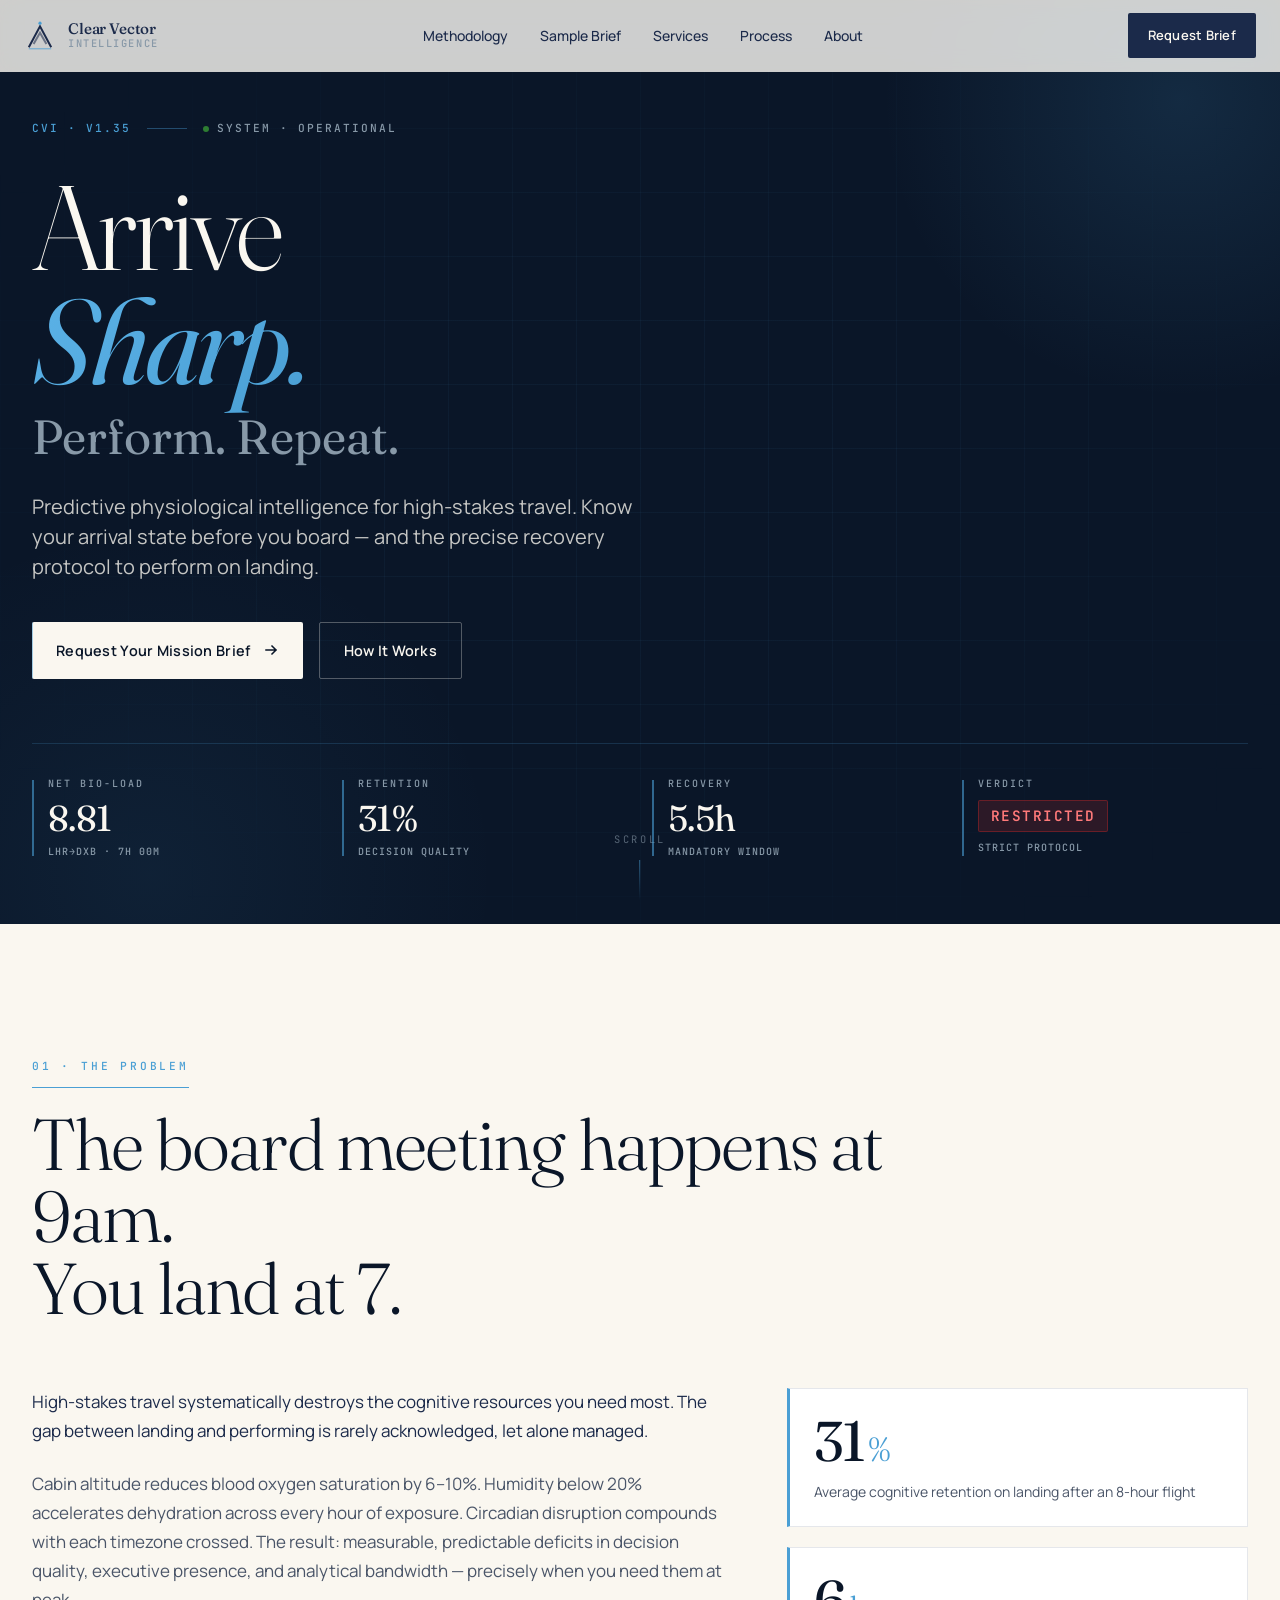
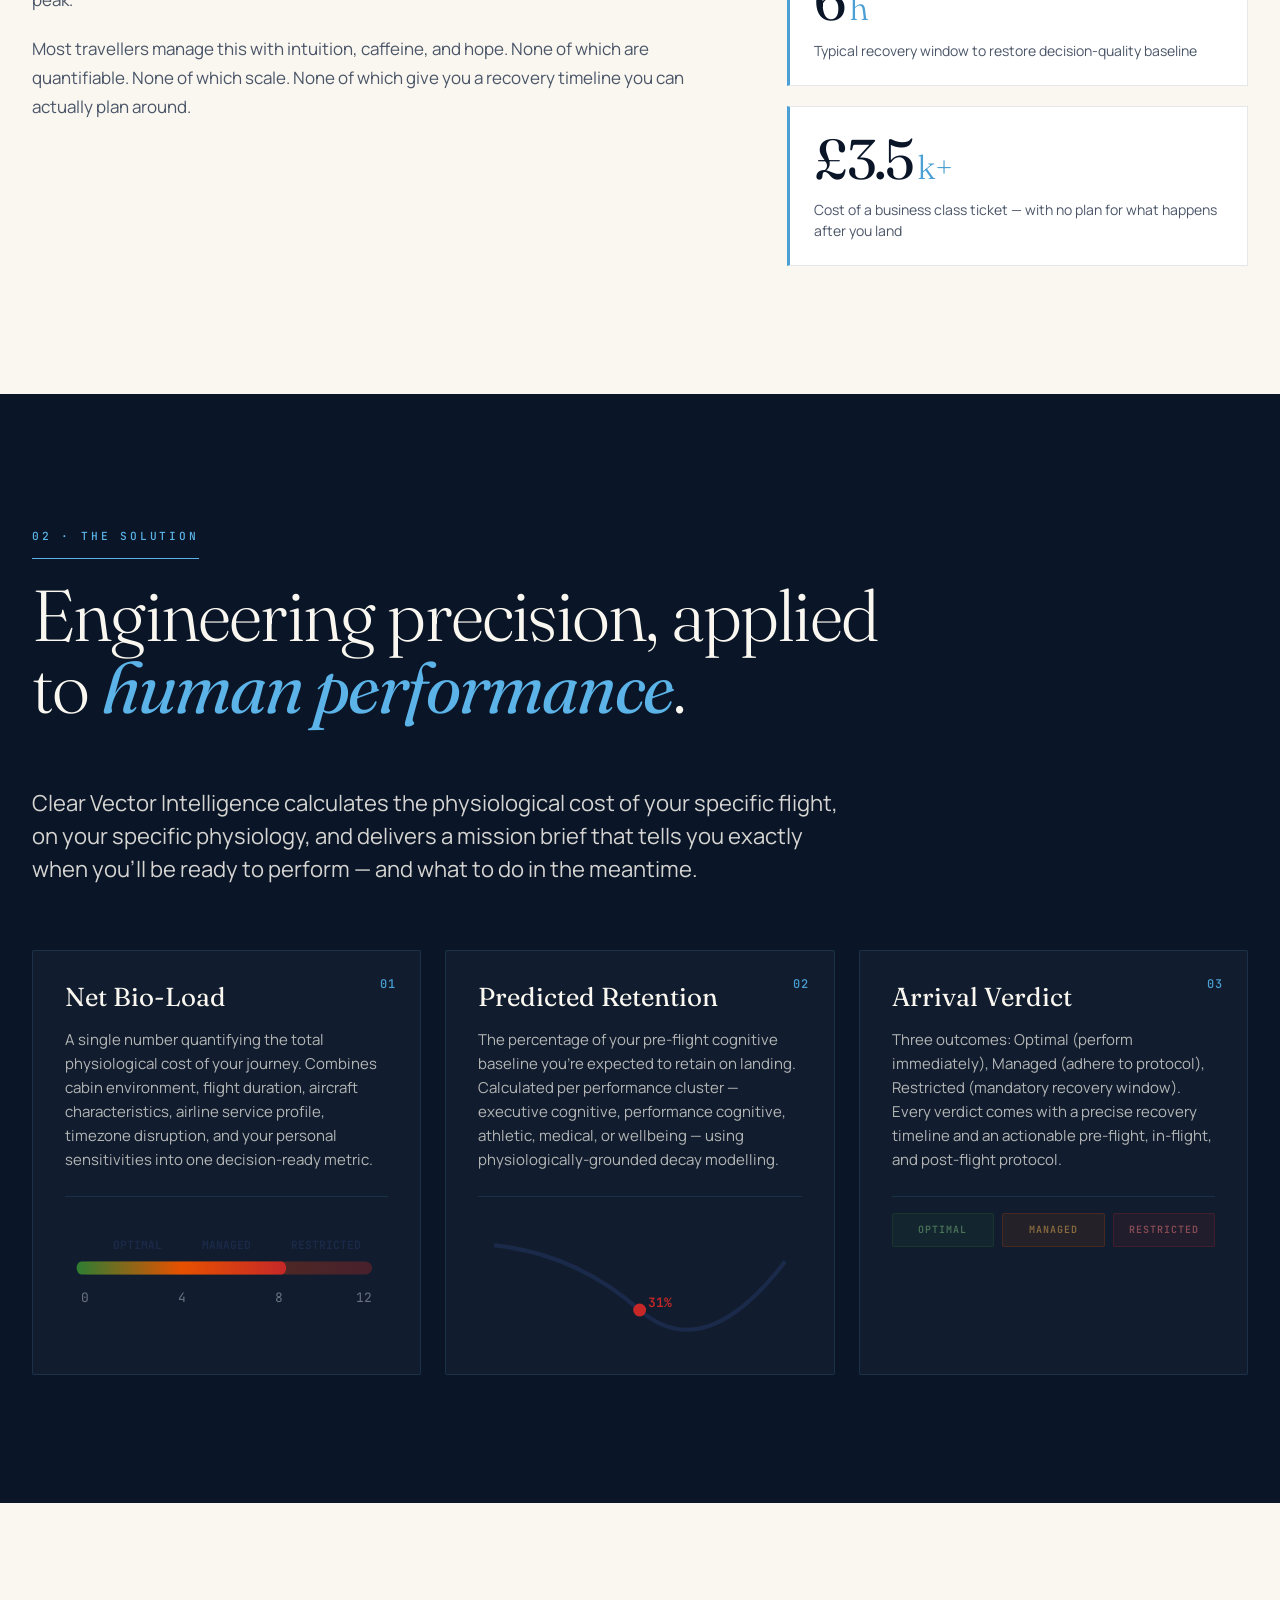
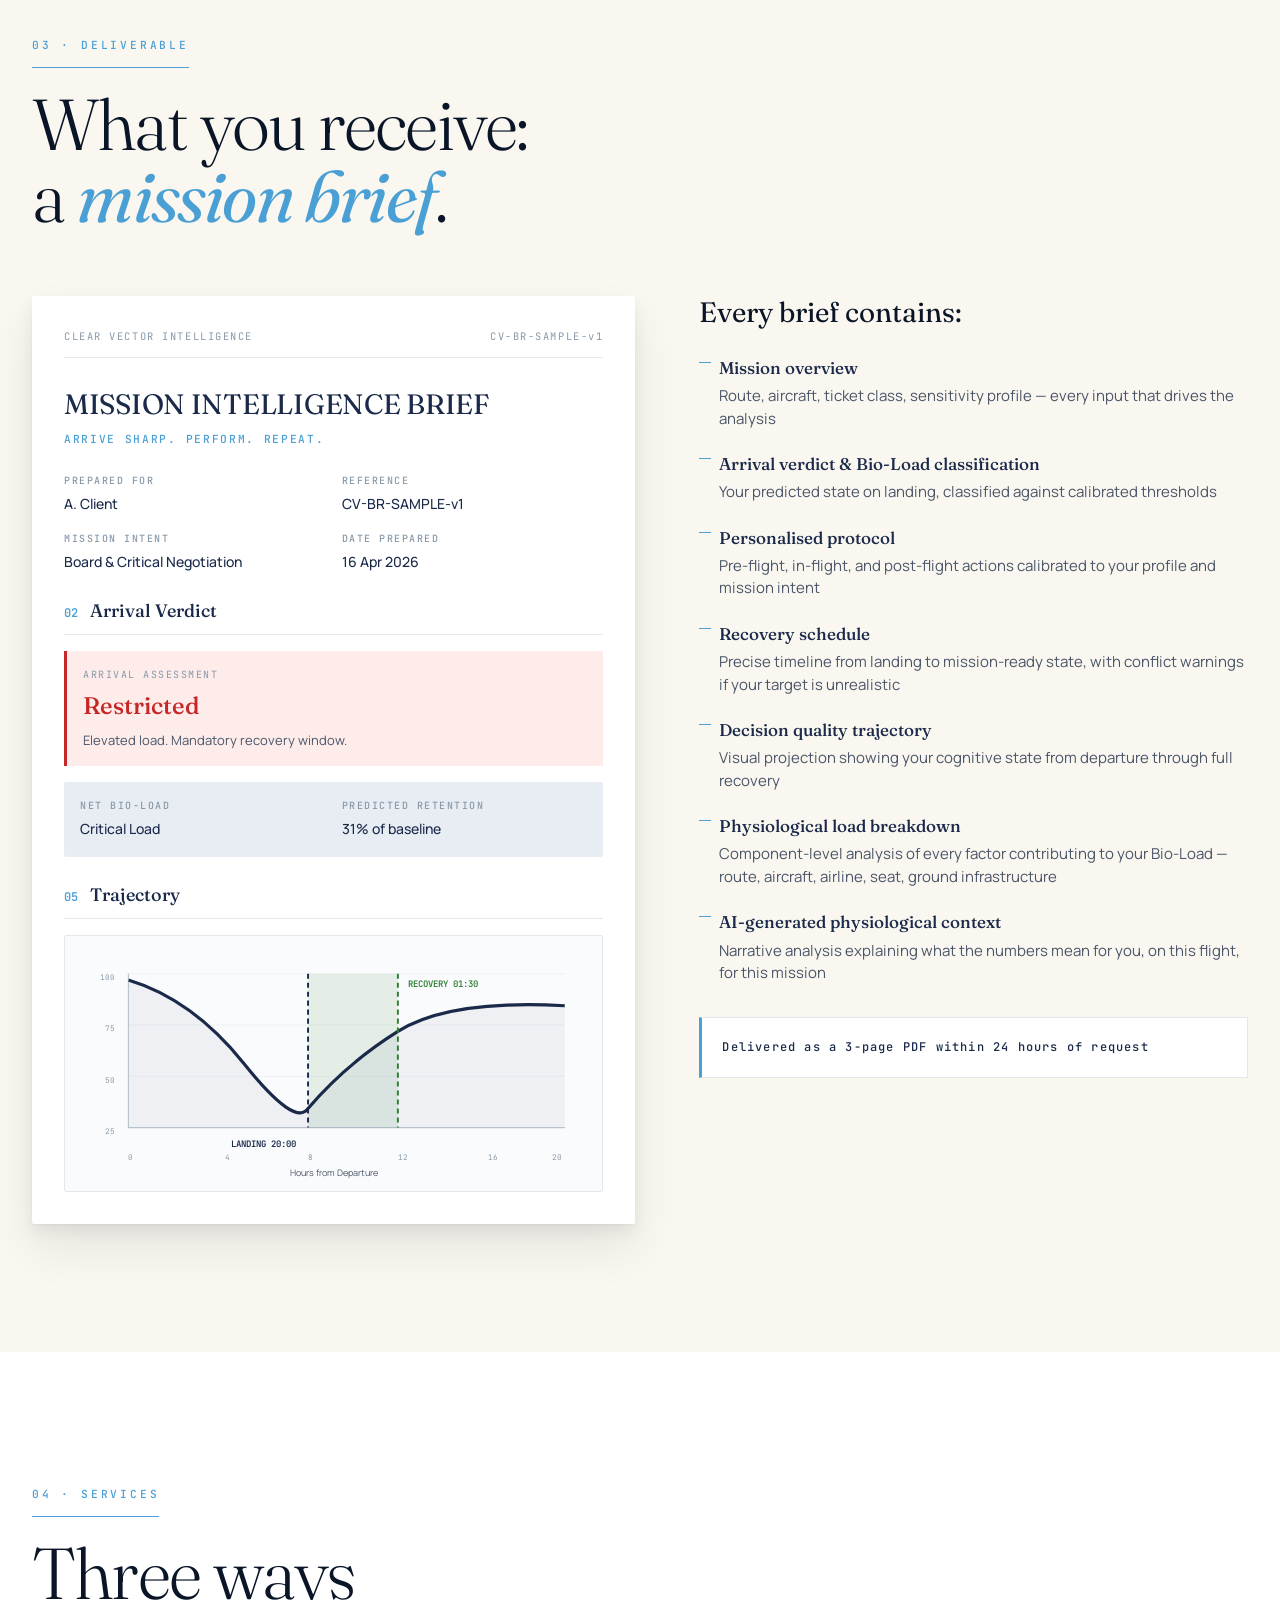
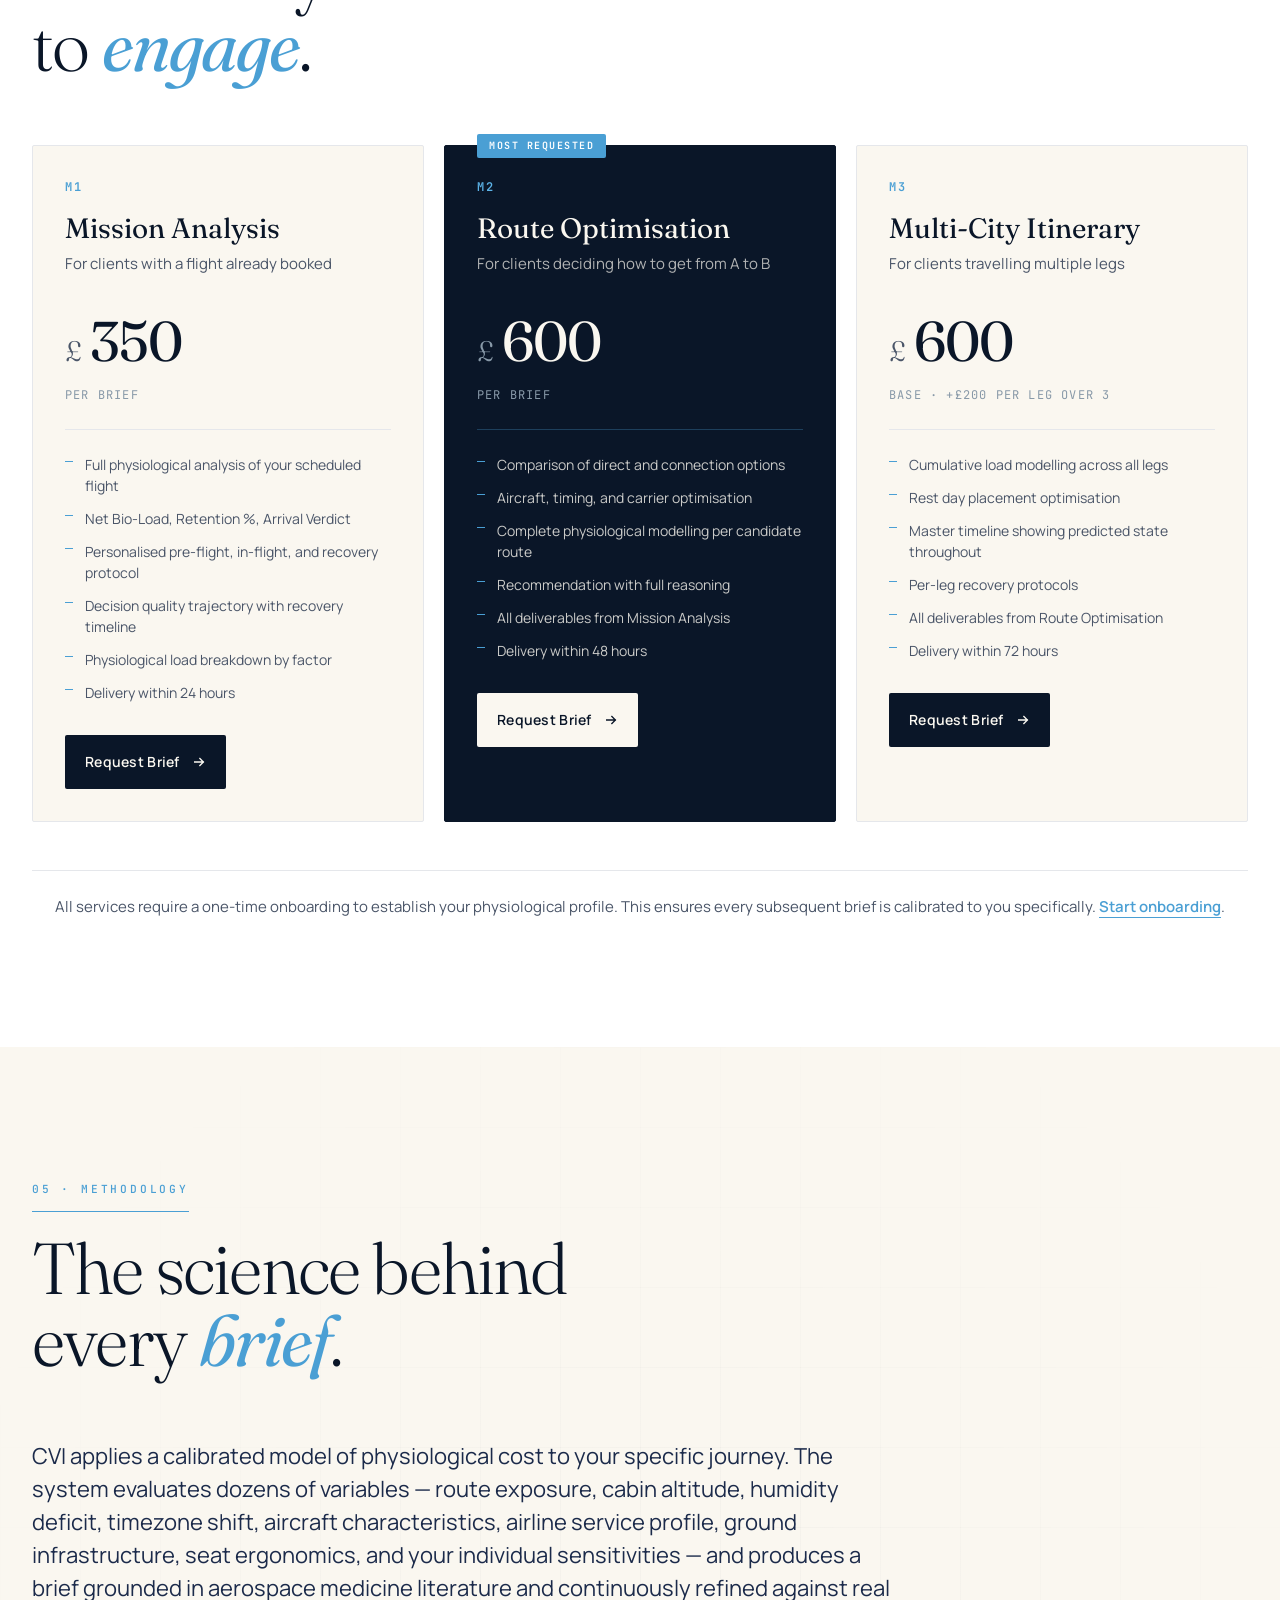
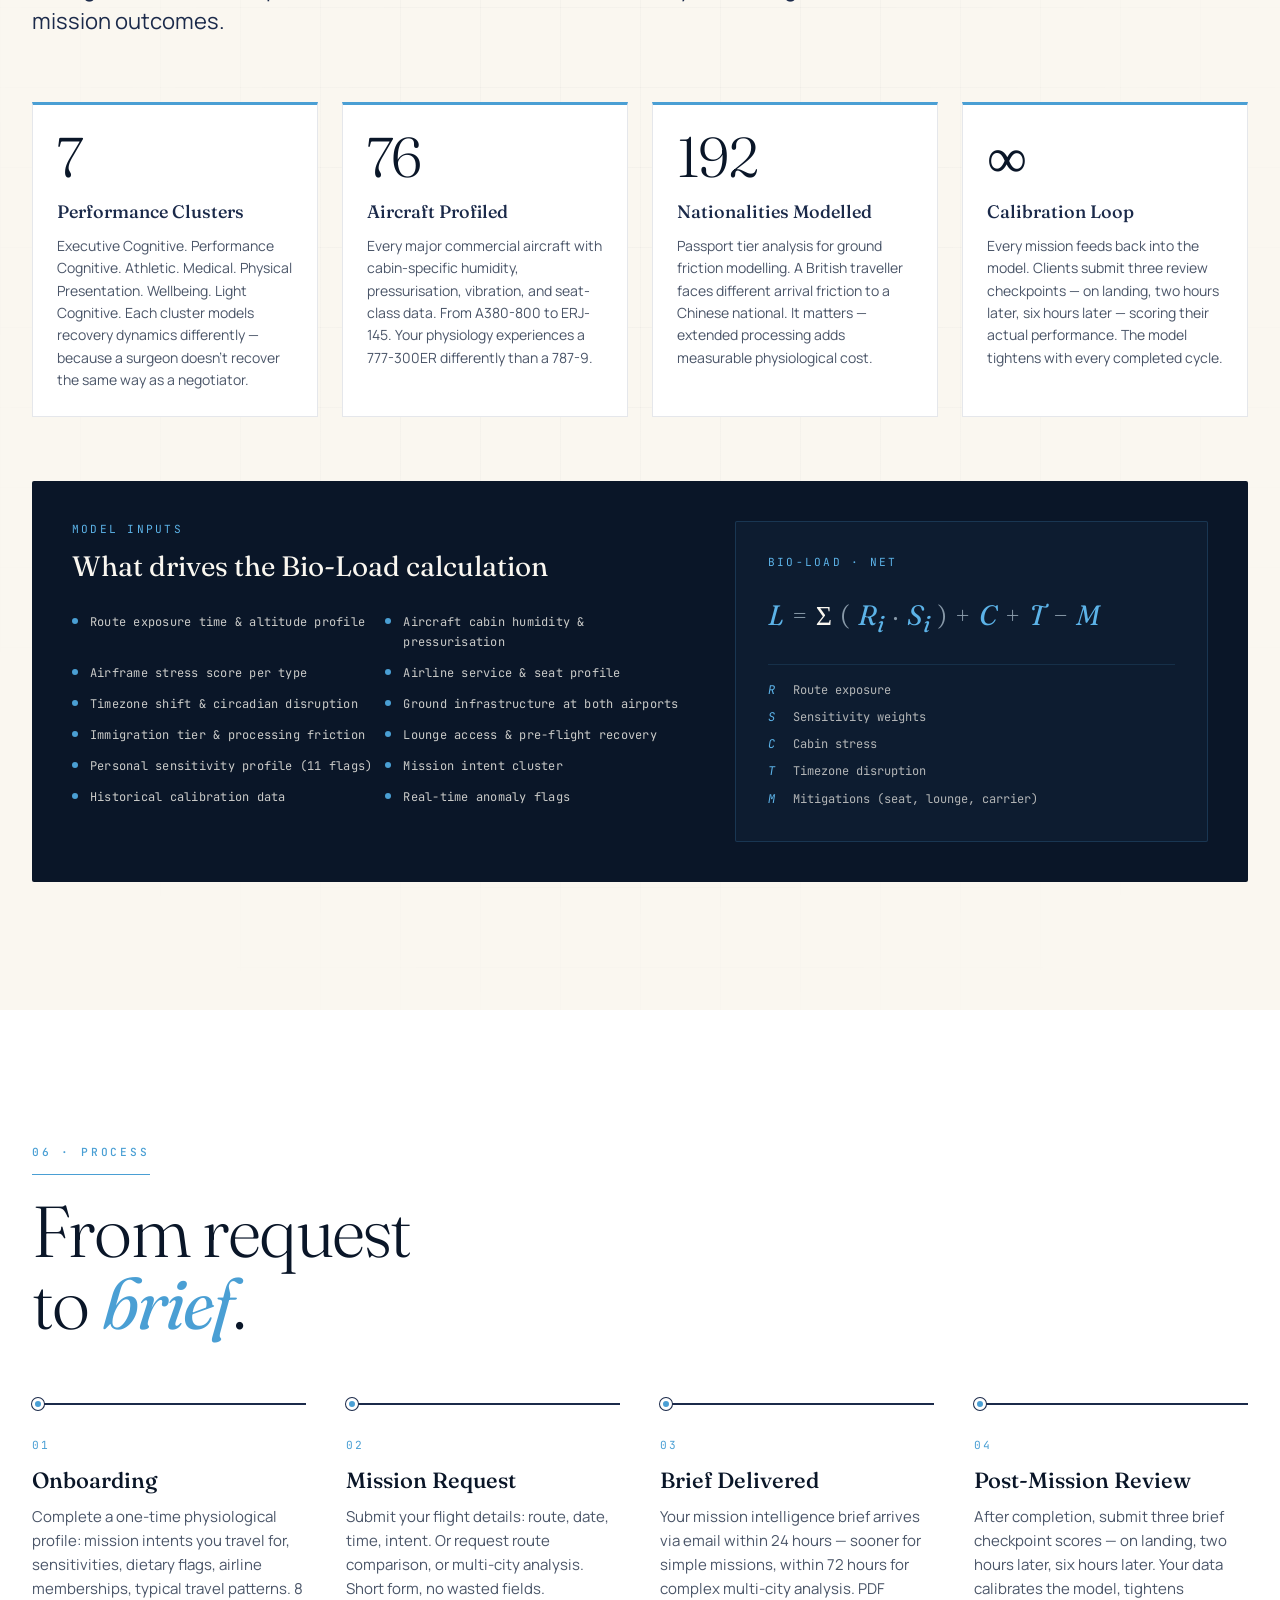
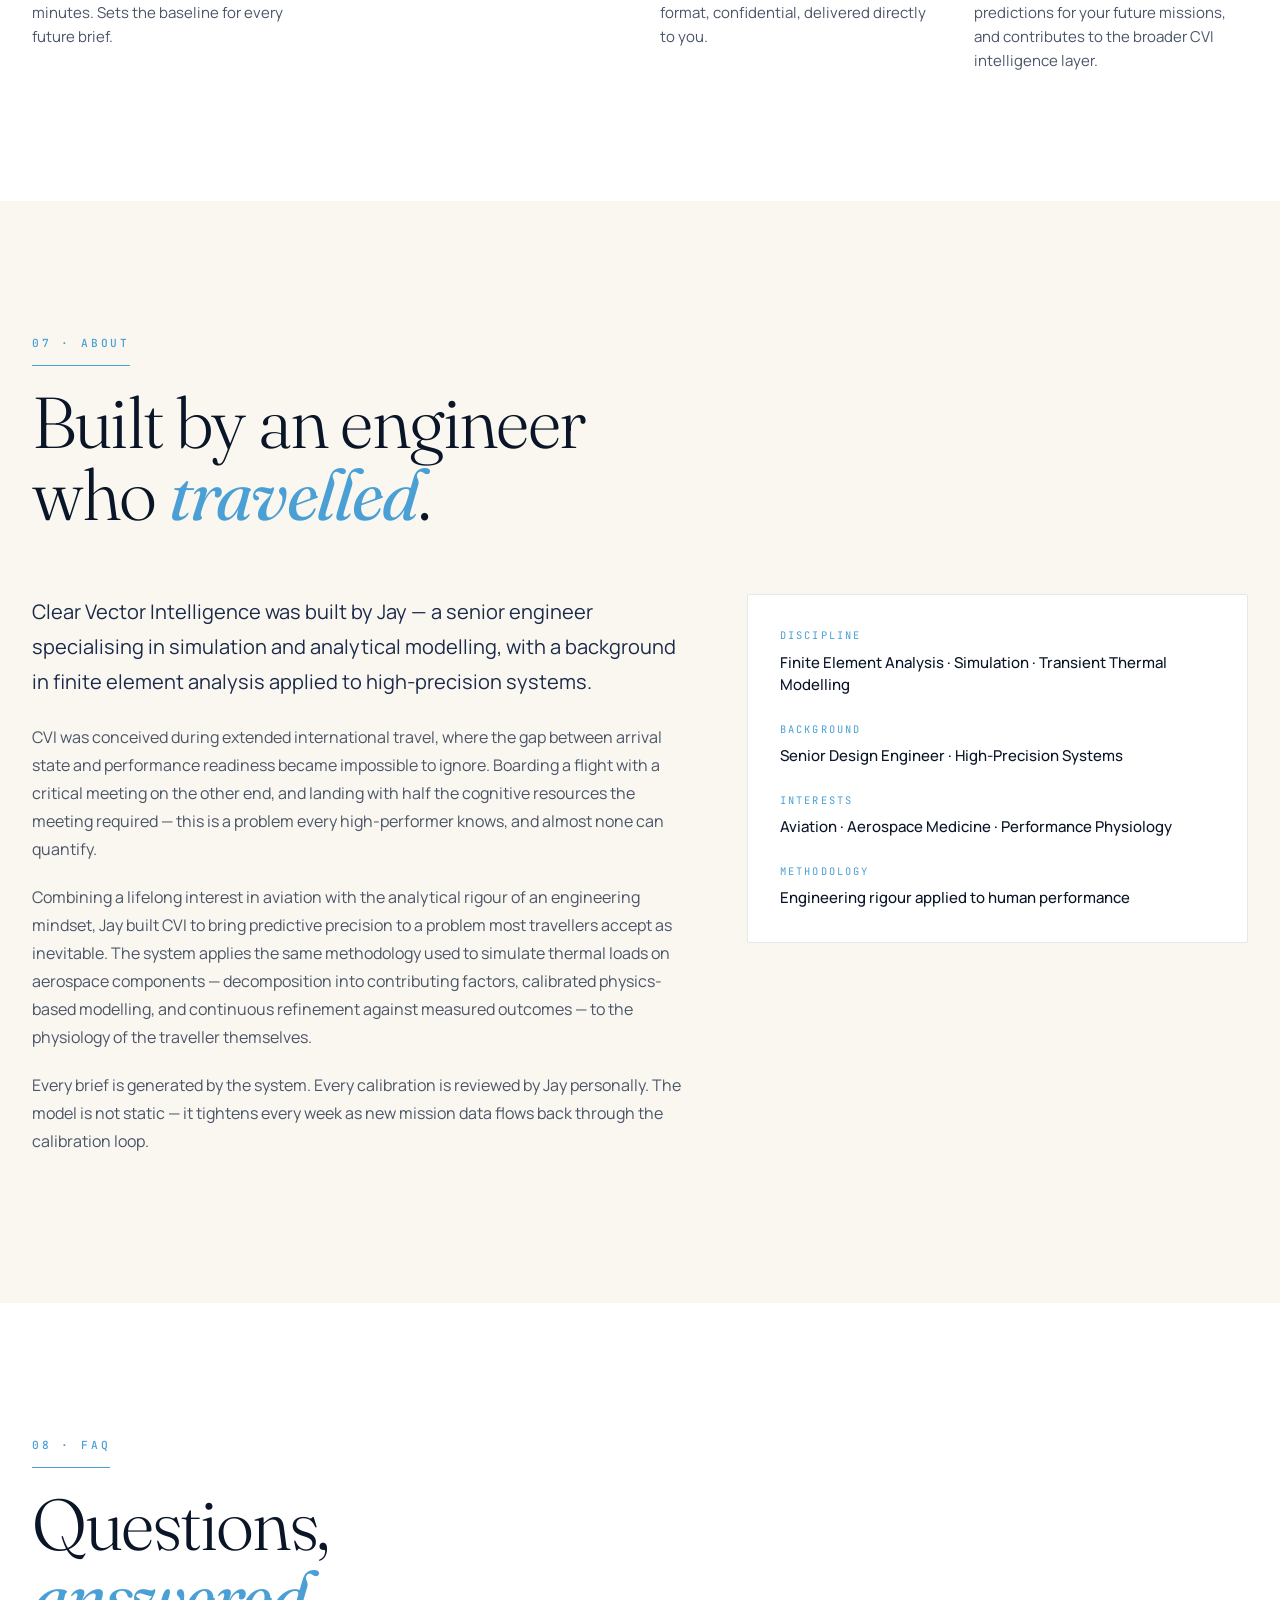
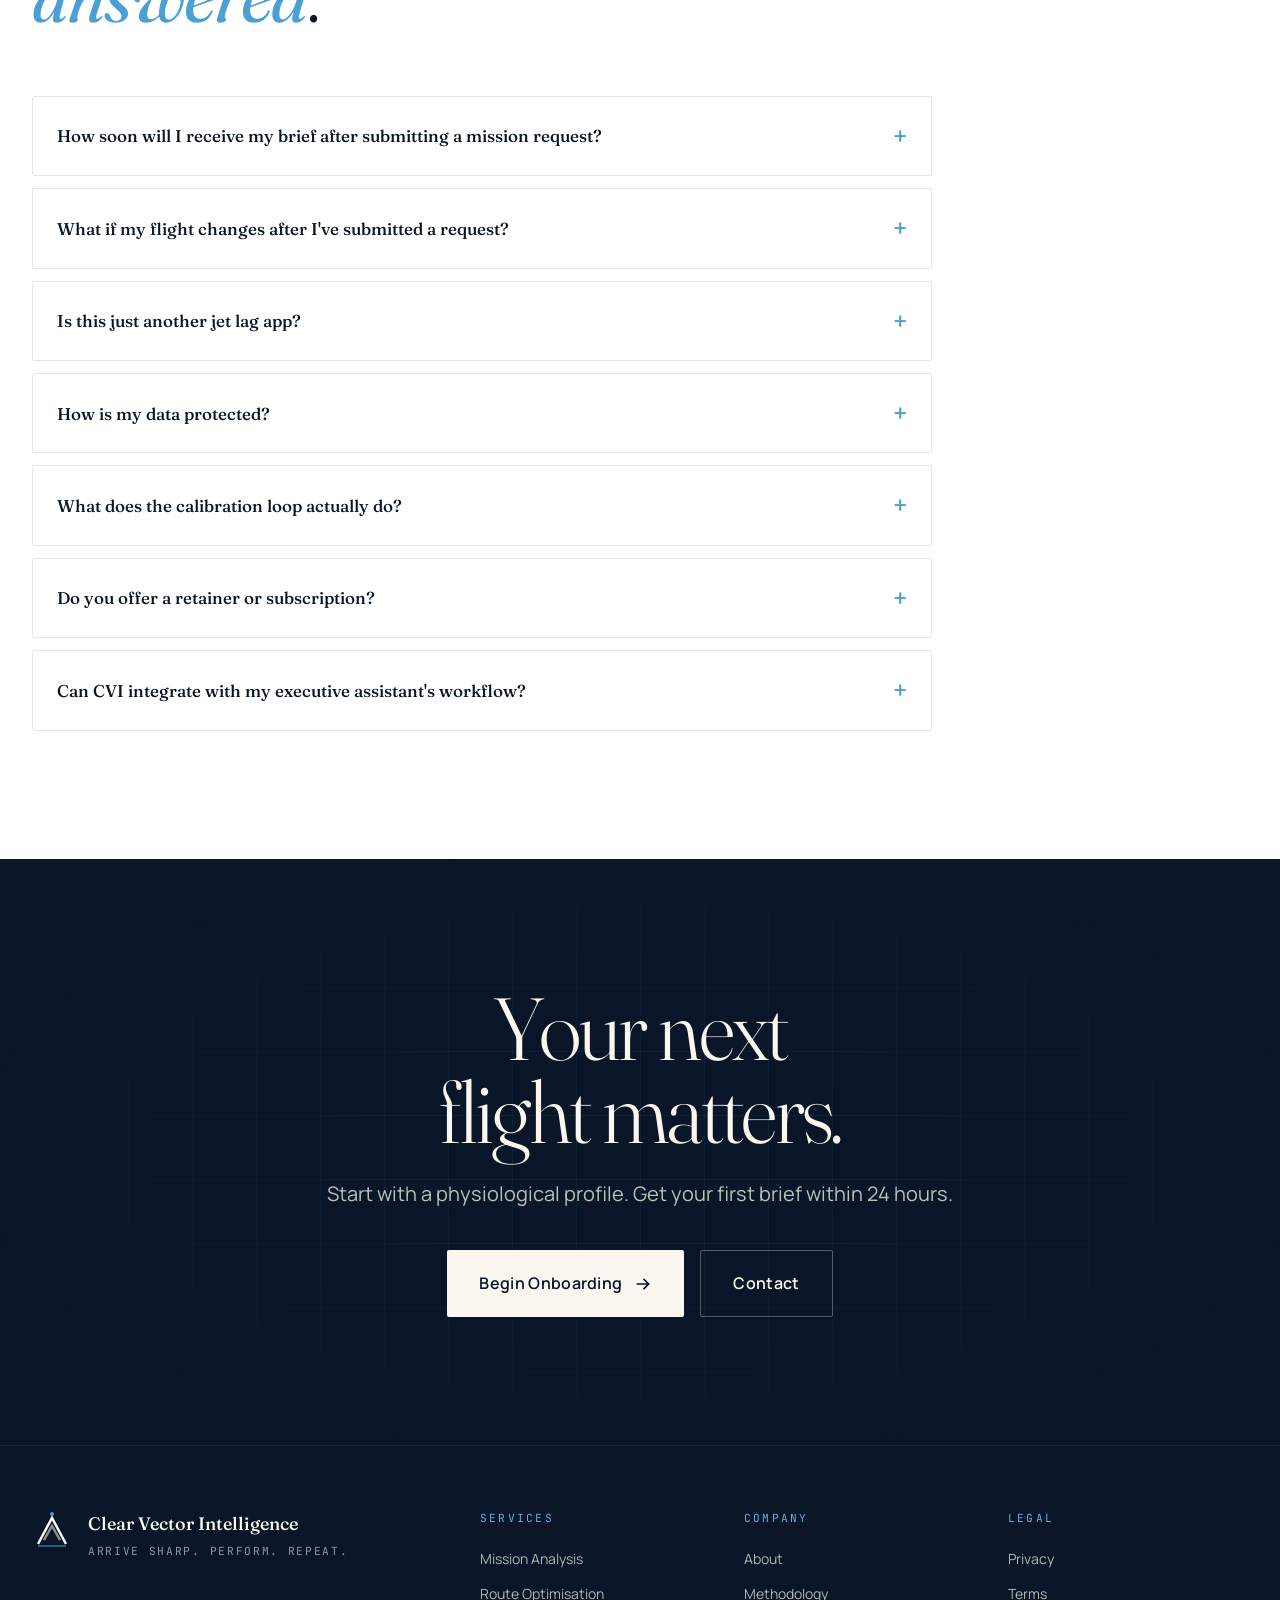
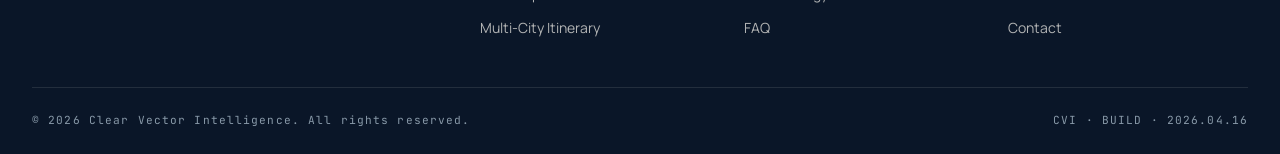
==== commit 415d980a: "Add files via upload Downloaded version so should have no issues with smart punctuation" ====
--- a/index.html
+++ b/index.html
@@ -1,5 +1,4 @@
 <!DOCTYPE html>
-
 <html lang="en">
 <head>
 <meta charset="UTF-8">
@@ -22,11 +21,9 @@
 <body>
 
 <!-- Grain overlay for texture -->
-
 <div class="grain-overlay" aria-hidden="true"></div>
 
 <!-- Navigation -->
-
 <nav class="nav" id="nav">
   <div class="nav-inner">
     <a href="#hero" class="nav-logo" aria-label="Clear Vector Intelligence home">
@@ -57,7 +54,6 @@
 </nav>
 
 <!-- HERO -->
-
 <section class="hero" id="hero">
   <div class="hero-grid" aria-hidden="true"></div>
   <div class="hero-content">
@@ -67,53 +63,50 @@
       <span class="hero-ref-live"><span class="live-dot"></span>SYSTEM · OPERATIONAL</span>
     </div>
 
-```
-<h1 class="hero-title reveal" data-delay="100">
-  <span class="hero-title-line">Arrive</span>
-  <span class="hero-title-line"><em>Sharp.</em></span>
-  <span class="hero-title-sub">Perform. Repeat.</span>
-</h1>
-
-<p class="hero-lede reveal" data-delay="200">
-  Predictive physiological intelligence for high-stakes travel.
-  Know your arrival state before you board — and the precise recovery protocol to perform on landing.
-</p>
-
-<div class="hero-cta reveal" data-delay="300">
-  <a href="#services" class="btn btn-primary">
-    <span>Request Your Mission Brief</span>
-    <svg width="16" height="16" viewBox="0 0 16 16" fill="none" aria-hidden="true">
-      <path d="M3 8h10M9 4l4 4-4 4" stroke="currentColor" stroke-width="1.5" stroke-linecap="square"/>
-    </svg>
-  </a>
-  <a href="#methodology" class="btn btn-secondary">How It Works</a>
-</div>
-
-<!-- Animated metric readouts — mimicking a cockpit/dashboard -->
-<div class="hero-readouts reveal" data-delay="400">
-  <div class="readout">
-    <div class="readout-label">NET BIO-LOAD</div>
-    <div class="readout-value" data-counter="8.81" data-decimals="2">0.00</div>
-    <div class="readout-unit">LHR→DXB · 7h 00m</div>
-  </div>
-  <div class="readout">
-    <div class="readout-label">RETENTION</div>
-    <div class="readout-value" data-counter="31" data-suffix="%">0%</div>
-    <div class="readout-unit">DECISION QUALITY</div>
-  </div>
-  <div class="readout">
-    <div class="readout-label">RECOVERY</div>
-    <div class="readout-value" data-counter="5.5" data-decimals="1" data-suffix="h">0.0h</div>
-    <div class="readout-unit">MANDATORY WINDOW</div>
-  </div>
-  <div class="readout readout-verdict">
-    <div class="readout-label">VERDICT</div>
-    <div class="readout-value verdict-badge">RESTRICTED</div>
-    <div class="readout-unit">STRICT PROTOCOL</div>
-  </div>
-</div>
-```
-
+    <h1 class="hero-title reveal" data-delay="100">
+      <span class="hero-title-line">Arrive</span>
+      <span class="hero-title-line"><em>Sharp.</em></span>
+      <span class="hero-title-sub">Perform. Repeat.</span>
+    </h1>
+
+    <p class="hero-lede reveal" data-delay="200">
+      Predictive physiological intelligence for high-stakes travel.
+      Know your arrival state before you board — and the precise recovery protocol to perform on landing.
+    </p>
+
+    <div class="hero-cta reveal" data-delay="300">
+      <a href="#services" class="btn btn-primary">
+        <span>Request Your Mission Brief</span>
+        <svg width="16" height="16" viewBox="0 0 16 16" fill="none" aria-hidden="true">
+          <path d="M3 8h10M9 4l4 4-4 4" stroke="currentColor" stroke-width="1.5" stroke-linecap="square"/>
+        </svg>
+      </a>
+      <a href="#methodology" class="btn btn-secondary">How It Works</a>
+    </div>
+
+    <!-- Animated metric readouts — mimicking a cockpit/dashboard -->
+    <div class="hero-readouts reveal" data-delay="400">
+      <div class="readout">
+        <div class="readout-label">NET BIO-LOAD</div>
+        <div class="readout-value" data-counter="8.81" data-decimals="2">0.00</div>
+        <div class="readout-unit">LHR→DXB · 7h 00m</div>
+      </div>
+      <div class="readout">
+        <div class="readout-label">RETENTION</div>
+        <div class="readout-value" data-counter="31" data-suffix="%">0%</div>
+        <div class="readout-unit">DECISION QUALITY</div>
+      </div>
+      <div class="readout">
+        <div class="readout-label">RECOVERY</div>
+        <div class="readout-value" data-counter="5.5" data-decimals="1" data-suffix="h">0.0h</div>
+        <div class="readout-unit">MANDATORY WINDOW</div>
+      </div>
+      <div class="readout readout-verdict">
+        <div class="readout-label">VERDICT</div>
+        <div class="readout-value verdict-badge">RESTRICTED</div>
+        <div class="readout-unit">STRICT PROTOCOL</div>
+      </div>
+    </div>
   </div>
 
   <div class="hero-scroll" aria-hidden="true">
@@ -123,7 +116,6 @@
 </section>
 
 <!-- THE PROBLEM -->
-
 <section class="section section-problem" id="problem">
   <div class="container">
     <div class="section-header reveal-up">
@@ -134,42 +126,38 @@
       </h2>
     </div>
 
-```
-<div class="problem-grid">
-  <div class="problem-text reveal-up">
-    <p class="lede">
-      High-stakes travel systematically destroys the cognitive resources you need most. The gap between landing and performing is rarely acknowledged, let alone managed.
-    </p>
-    <p>
-      Cabin altitude reduces blood oxygen saturation by 6–10%. Humidity below 20% accelerates dehydration across every hour of exposure. Circadian disruption compounds with each timezone crossed. The result: measurable, predictable deficits in decision quality, executive presence, and analytical bandwidth — precisely when you need them at peak.
-    </p>
-    <p>
-      Most travellers manage this with intuition, caffeine, and hope. None of which are quantifiable. None of which scale. None of which give you a recovery timeline you can actually plan around.
-    </p>
-  </div>
-
-  <div class="problem-stats reveal-up">
-    <div class="stat">
-      <div class="stat-value">31<span class="stat-unit">%</span></div>
-      <div class="stat-label">Average cognitive retention on landing after an 8-hour flight</div>
-    </div>
-    <div class="stat">
-      <div class="stat-value">6<span class="stat-unit">h</span></div>
-      <div class="stat-label">Typical recovery window to restore decision-quality baseline</div>
-    </div>
-    <div class="stat">
-      <div class="stat-value">£3.5<span class="stat-unit">k+</span></div>
-      <div class="stat-label">Cost of a business class ticket — with no plan for what happens after you land</div>
-    </div>
-  </div>
-</div>
-```
-
+    <div class="problem-grid">
+      <div class="problem-text reveal-up">
+        <p class="lede">
+          High-stakes travel systematically destroys the cognitive resources you need most. The gap between landing and performing is rarely acknowledged, let alone managed.
+        </p>
+        <p>
+          Cabin altitude reduces blood oxygen saturation by 6–10%. Humidity below 20% accelerates dehydration across every hour of exposure. Circadian disruption compounds with each timezone crossed. The result: measurable, predictable deficits in decision quality, executive presence, and analytical bandwidth — precisely when you need them at peak.
+        </p>
+        <p>
+          Most travellers manage this with intuition, caffeine, and hope. None of which are quantifiable. None of which scale. None of which give you a recovery timeline you can actually plan around.
+        </p>
+      </div>
+
+      <div class="problem-stats reveal-up">
+        <div class="stat">
+          <div class="stat-value">31<span class="stat-unit">%</span></div>
+          <div class="stat-label">Average cognitive retention on landing after an 8-hour flight</div>
+        </div>
+        <div class="stat">
+          <div class="stat-value">6<span class="stat-unit">h</span></div>
+          <div class="stat-label">Typical recovery window to restore decision-quality baseline</div>
+        </div>
+        <div class="stat">
+          <div class="stat-value">£3.5<span class="stat-unit">k+</span></div>
+          <div class="stat-label">Cost of a business class ticket — with no plan for what happens after you land</div>
+        </div>
+      </div>
+    </div>
   </div>
 </section>
 
 <!-- THE SOLUTION -->
-
 <section class="section section-solution" id="solution">
   <div class="container">
     <div class="section-header reveal-up">
@@ -180,76 +168,72 @@
       </h2>
     </div>
 
-```
-<div class="solution-intro reveal-up">
-  <p class="lede">
-    Clear Vector Intelligence calculates the physiological cost of your specific flight, on your specific physiology, and delivers a mission brief that tells you exactly when you'll be ready to perform — and what to do in the meantime.
-  </p>
-</div>
-
-<div class="solution-outputs">
-  <div class="output-card reveal-up">
-    <div class="output-num">01</div>
-    <h3 class="output-title">Net Bio-Load</h3>
-    <p class="output-desc">A single number quantifying the total physiological cost of your journey. Combines cabin environment, flight duration, aircraft characteristics, airline service profile, timezone disruption, and your personal sensitivities into one decision-ready metric.</p>
-    <div class="output-viz">
-      <svg viewBox="0 0 200 80" xmlns="http://www.w3.org/2000/svg" aria-hidden="true">
-        <defs>
-          <linearGradient id="bioGrad" x1="0" x2="1">
-            <stop offset="0" stop-color="#2E7D32"/>
-            <stop offset="0.5" stop-color="#E65100"/>
-            <stop offset="1" stop-color="#C62828"/>
-          </linearGradient>
-        </defs>
-        <rect x="10" y="30" width="180" height="8" fill="url(#bioGrad)" opacity="0.3" rx="4"/>
-        <rect x="10" y="30" width="180" height="8" fill="url(#bioGrad)" rx="4" class="bio-bar"/>
-        <g class="bio-markers" font-family="JetBrains Mono" font-size="8" fill="#6B7280">
-          <text x="10" y="55">0</text>
-          <text x="70" y="55">4</text>
-          <text x="130" y="55">8</text>
-          <text x="180" y="55">12</text>
-        </g>
-        <g class="bio-labels" font-family="JetBrains Mono" font-size="7" fill="#1B2A4A" font-weight="600">
-          <text x="30" y="22">OPTIMAL</text>
-          <text x="85" y="22">MANAGED</text>
-          <text x="140" y="22">RESTRICTED</text>
-        </g>
-      </svg>
-    </div>
-  </div>
-
-  <div class="output-card reveal-up">
-    <div class="output-num">02</div>
-    <h3 class="output-title">Predicted Retention</h3>
-    <p class="output-desc">The percentage of your pre-flight cognitive baseline you're expected to retain on landing. Calculated per performance cluster — executive cognitive, performance cognitive, athletic, medical, or wellbeing — using physiologically-grounded decay modelling.</p>
-    <div class="output-viz">
-      <svg viewBox="0 0 200 80" xmlns="http://www.w3.org/2000/svg" aria-hidden="true" class="retention-curve">
-        <path d="M 10 20 Q 60 25, 100 60 T 190 30" stroke="#1B2A4A" stroke-width="2.5" fill="none" class="curve-path"/>
-        <path d="M 10 20 Q 60 25, 100 60 T 190 30 L 190 80 L 10 80 Z" fill="#1B2A4A" opacity="0.06"/>
-        <circle cx="100" cy="60" r="4" fill="#C62828" class="curve-dot"/>
-        <text x="105" y="58" font-family="JetBrains Mono" font-size="8" fill="#C62828" font-weight="600">31%</text>
-      </svg>
-    </div>
-  </div>
-
-  <div class="output-card reveal-up">
-    <div class="output-num">03</div>
-    <h3 class="output-title">Arrival Verdict</h3>
-    <p class="output-desc">Three outcomes: Optimal (perform immediately), Managed (adhere to protocol), Restricted (mandatory recovery window). Every verdict comes with a precise recovery timeline and an actionable pre-flight, in-flight, and post-flight protocol.</p>
-    <div class="output-viz output-viz-verdicts">
-      <div class="verdict optimal"><span>OPTIMAL</span></div>
-      <div class="verdict managed"><span>MANAGED</span></div>
-      <div class="verdict restricted"><span>RESTRICTED</span></div>
-    </div>
-  </div>
-</div>
-```
-
+    <div class="solution-intro reveal-up">
+      <p class="lede">
+        Clear Vector Intelligence calculates the physiological cost of your specific flight, on your specific physiology, and delivers a mission brief that tells you exactly when you'll be ready to perform — and what to do in the meantime.
+      </p>
+    </div>
+
+    <div class="solution-outputs">
+      <div class="output-card reveal-up">
+        <div class="output-num">01</div>
+        <h3 class="output-title">Net Bio-Load</h3>
+        <p class="output-desc">A single number quantifying the total physiological cost of your journey. Combines cabin environment, flight duration, aircraft characteristics, airline service profile, timezone disruption, and your personal sensitivities into one decision-ready metric.</p>
+        <div class="output-viz">
+          <svg viewBox="0 0 200 80" xmlns="http://www.w3.org/2000/svg" aria-hidden="true">
+            <defs>
+              <linearGradient id="bioGrad" x1="0" x2="1">
+                <stop offset="0" stop-color="#2E7D32"/>
+                <stop offset="0.5" stop-color="#E65100"/>
+                <stop offset="1" stop-color="#C62828"/>
+              </linearGradient>
+            </defs>
+            <rect x="10" y="30" width="180" height="8" fill="url(#bioGrad)" opacity="0.3" rx="4"/>
+            <rect x="10" y="30" width="180" height="8" fill="url(#bioGrad)" rx="4" class="bio-bar"/>
+            <g class="bio-markers" font-family="JetBrains Mono" font-size="8" fill="#6B7280">
+              <text x="10" y="55">0</text>
+              <text x="70" y="55">4</text>
+              <text x="130" y="55">8</text>
+              <text x="180" y="55">12</text>
+            </g>
+            <g class="bio-labels" font-family="JetBrains Mono" font-size="7" fill="#1B2A4A" font-weight="600">
+              <text x="30" y="22">OPTIMAL</text>
+              <text x="85" y="22">MANAGED</text>
+              <text x="140" y="22">RESTRICTED</text>
+            </g>
+          </svg>
+        </div>
+      </div>
+
+      <div class="output-card reveal-up">
+        <div class="output-num">02</div>
+        <h3 class="output-title">Predicted Retention</h3>
+        <p class="output-desc">The percentage of your pre-flight cognitive baseline you're expected to retain on landing. Calculated per performance cluster — executive cognitive, performance cognitive, athletic, medical, or wellbeing — using physiologically-grounded decay modelling.</p>
+        <div class="output-viz">
+          <svg viewBox="0 0 200 80" xmlns="http://www.w3.org/2000/svg" aria-hidden="true" class="retention-curve">
+            <path d="M 10 20 Q 60 25, 100 60 T 190 30" stroke="#1B2A4A" stroke-width="2.5" fill="none" class="curve-path"/>
+            <path d="M 10 20 Q 60 25, 100 60 T 190 30 L 190 80 L 10 80 Z" fill="#1B2A4A" opacity="0.06"/>
+            <circle cx="100" cy="60" r="4" fill="#C62828" class="curve-dot"/>
+            <text x="105" y="58" font-family="JetBrains Mono" font-size="8" fill="#C62828" font-weight="600">31%</text>
+          </svg>
+        </div>
+      </div>
+
+      <div class="output-card reveal-up">
+        <div class="output-num">03</div>
+        <h3 class="output-title">Arrival Verdict</h3>
+        <p class="output-desc">Three outcomes: Optimal (perform immediately), Managed (adhere to protocol), Restricted (mandatory recovery window). Every verdict comes with a precise recovery timeline and an actionable pre-flight, in-flight, and post-flight protocol.</p>
+        <div class="output-viz output-viz-verdicts">
+          <div class="verdict optimal"><span>OPTIMAL</span></div>
+          <div class="verdict managed"><span>MANAGED</span></div>
+          <div class="verdict restricted"><span>RESTRICTED</span></div>
+        </div>
+      </div>
+    </div>
   </div>
 </section>
 
 <!-- SAMPLE BRIEF -->
-
 <section class="section section-brief" id="sample-brief">
   <div class="container">
     <div class="section-header reveal-up">
@@ -260,147 +244,143 @@
       </h2>
     </div>
 
-```
-<div class="brief-showcase">
-  <div class="brief-preview reveal-up">
-    <!-- Brief mockup rendered in HTML/CSS -->
-    <div class="brief-page">
-      <div class="brief-header">
-        <div class="brief-logo">CLEAR VECTOR INTELLIGENCE</div>
-        <div class="brief-ref">CV-BR-SAMPLE-v1</div>
-      </div>
-      <div class="brief-title">MISSION INTELLIGENCE BRIEF</div>
-      <div class="brief-tagline">Arrive Sharp. Perform. Repeat.</div>
-
-      <div class="brief-meta-grid">
-        <div class="brief-meta-item">
-          <div class="brief-meta-label">Prepared for</div>
-          <div class="brief-meta-value">A. Client</div>
-        </div>
-        <div class="brief-meta-item">
-          <div class="brief-meta-label">Reference</div>
-          <div class="brief-meta-value">CV-BR-SAMPLE-v1</div>
-        </div>
-        <div class="brief-meta-item">
-          <div class="brief-meta-label">Mission Intent</div>
-          <div class="brief-meta-value">Board &amp; Critical Negotiation</div>
-        </div>
-        <div class="brief-meta-item">
-          <div class="brief-meta-label">Date Prepared</div>
-          <div class="brief-meta-value">16 Apr 2026</div>
-        </div>
-      </div>
-
-      <div class="brief-section">
-        <div class="brief-section-num">02</div>
-        <div class="brief-section-title">Arrival Verdict</div>
-      </div>
-      <div class="brief-verdict-box">
-        <div class="brief-verdict-label">Arrival Assessment</div>
-        <div class="brief-verdict-value">Restricted</div>
-        <div class="brief-verdict-note">Elevated load. Mandatory recovery window.</div>
-      </div>
-      <div class="brief-verdict-metrics">
-        <div>
-          <div class="brief-meta-label">Net Bio-Load</div>
-          <div class="brief-meta-value">Critical Load</div>
-        </div>
-        <div>
-          <div class="brief-meta-label">Predicted Retention</div>
-          <div class="brief-meta-value">31% of baseline</div>
-        </div>
-      </div>
-
-      <div class="brief-section">
-        <div class="brief-section-num">05</div>
-        <div class="brief-section-title">Trajectory</div>
-      </div>
-      <div class="brief-graph">
-        <svg viewBox="0 0 400 180" xmlns="http://www.w3.org/2000/svg">
-          <!-- Grid -->
-          <g stroke="#E8EDF3" stroke-width="0.5">
-            <line x1="40" y1="20" x2="380" y2="20"/>
-            <line x1="40" y1="60" x2="380" y2="60"/>
-            <line x1="40" y1="100" x2="380" y2="100"/>
-            <line x1="40" y1="140" x2="380" y2="140"/>
-          </g>
-          <!-- Recovery zone -->
-          <rect x="180" y="20" width="70" height="120" fill="#2E7D32" opacity="0.10"/>
-          <!-- Curve -->
-          <path d="M 40 25 Q 90 40, 130 90 T 180 125 Q 210 90, 250 65 T 380 45" stroke="#1B2A4A" stroke-width="2.5" fill="none" class="brief-curve"/>
-          <path d="M 40 25 Q 90 40, 130 90 T 180 125 Q 210 90, 250 65 T 380 45 L 380 140 L 40 140 Z" fill="#1B2A4A" opacity="0.05"/>
-          <!-- Landing line -->
-          <line x1="180" y1="20" x2="180" y2="140" stroke="#1B2A4A" stroke-width="1.5" stroke-dasharray="4 3"/>
-          <text x="120" y="155" font-family="JetBrains Mono" font-size="7" fill="#1B2A4A" font-weight="600">LANDING 20:00</text>
-          <!-- Recovery line -->
-          <line x1="250" y1="20" x2="250" y2="140" stroke="#2E7D32" stroke-width="1.5" stroke-dasharray="4 3"/>
-          <text x="258" y="30" font-family="JetBrains Mono" font-size="7" fill="#2E7D32" font-weight="600">RECOVERY 01:30</text>
-          <!-- Axes labels -->
-          <g font-family="JetBrains Mono" font-size="6" fill="#8899A8">
-            <text x="40" y="165">0</text>
-            <text x="115" y="165">4</text>
-            <text x="180" y="165">8</text>
-            <text x="250" y="165">12</text>
-            <text x="320" y="165">16</text>
-            <text x="370" y="165">20</text>
-            <text x="18" y="25">100</text>
-            <text x="22" y="65">75</text>
-            <text x="22" y="105">50</text>
-            <text x="22" y="145">25</text>
-          </g>
-          <!-- Axis -->
-          <line x1="40" y1="140" x2="380" y2="140" stroke="#8899A8" stroke-width="0.5"/>
-          <line x1="40" y1="20" x2="40" y2="140" stroke="#8899A8" stroke-width="0.5"/>
-          <text x="200" y="178" text-anchor="middle" font-family="Manrope" font-size="7" fill="#4A5568">Hours from Departure</text>
-        </svg>
-      </div>
-    </div>
-  </div>
-
-  <div class="brief-details reveal-up">
-    <h3 class="brief-details-title">Every brief contains:</h3>
-    <ul class="brief-details-list">
-      <li>
-        <strong>Mission overview</strong>
-        <span>Route, aircraft, ticket class, sensitivity profile — every input that drives the analysis</span>
-      </li>
-      <li>
-        <strong>Arrival verdict &amp; Bio-Load classification</strong>
-        <span>Your predicted state on landing, classified against calibrated thresholds</span>
-      </li>
-      <li>
-        <strong>Personalised protocol</strong>
-        <span>Pre-flight, in-flight, and post-flight actions calibrated to your profile and mission intent</span>
-      </li>
-      <li>
-        <strong>Recovery schedule</strong>
-        <span>Precise timeline from landing to mission-ready state, with conflict warnings if your target is unrealistic</span>
-      </li>
-      <li>
-        <strong>Decision quality trajectory</strong>
-        <span>Visual projection showing your cognitive state from departure through full recovery</span>
-      </li>
-      <li>
-        <strong>Physiological load breakdown</strong>
-        <span>Component-level analysis of every factor contributing to your Bio-Load — route, aircraft, airline, seat, ground infrastructure</span>
-      </li>
-      <li>
-        <strong>AI-generated physiological context</strong>
-        <span>Narrative analysis explaining what the numbers mean for you, on this flight, for this mission</span>
-      </li>
-    </ul>
-    <div class="brief-download">
-      <div class="brief-download-label">Delivered as a 3-page PDF within 24 hours of request</div>
-    </div>
-  </div>
-</div>
-```
-
+    <div class="brief-showcase">
+      <div class="brief-preview reveal-up">
+        <!-- Brief mockup rendered in HTML/CSS -->
+        <div class="brief-page">
+          <div class="brief-header">
+            <div class="brief-logo">CLEAR VECTOR INTELLIGENCE</div>
+            <div class="brief-ref">CV-BR-SAMPLE-v1</div>
+          </div>
+          <div class="brief-title">MISSION INTELLIGENCE BRIEF</div>
+          <div class="brief-tagline">Arrive Sharp. Perform. Repeat.</div>
+
+          <div class="brief-meta-grid">
+            <div class="brief-meta-item">
+              <div class="brief-meta-label">Prepared for</div>
+              <div class="brief-meta-value">A. Client</div>
+            </div>
+            <div class="brief-meta-item">
+              <div class="brief-meta-label">Reference</div>
+              <div class="brief-meta-value">CV-BR-SAMPLE-v1</div>
+            </div>
+            <div class="brief-meta-item">
+              <div class="brief-meta-label">Mission Intent</div>
+              <div class="brief-meta-value">Board &amp; Critical Negotiation</div>
+            </div>
+            <div class="brief-meta-item">
+              <div class="brief-meta-label">Date Prepared</div>
+              <div class="brief-meta-value">16 Apr 2026</div>
+            </div>
+          </div>
+
+          <div class="brief-section">
+            <div class="brief-section-num">02</div>
+            <div class="brief-section-title">Arrival Verdict</div>
+          </div>
+          <div class="brief-verdict-box">
+            <div class="brief-verdict-label">Arrival Assessment</div>
+            <div class="brief-verdict-value">Restricted</div>
+            <div class="brief-verdict-note">Elevated load. Mandatory recovery window.</div>
+          </div>
+          <div class="brief-verdict-metrics">
+            <div>
+              <div class="brief-meta-label">Net Bio-Load</div>
+              <div class="brief-meta-value">Critical Load</div>
+            </div>
+            <div>
+              <div class="brief-meta-label">Predicted Retention</div>
+              <div class="brief-meta-value">31% of baseline</div>
+            </div>
+          </div>
+
+          <div class="brief-section">
+            <div class="brief-section-num">05</div>
+            <div class="brief-section-title">Trajectory</div>
+          </div>
+          <div class="brief-graph">
+            <svg viewBox="0 0 400 180" xmlns="http://www.w3.org/2000/svg">
+              <!-- Grid -->
+              <g stroke="#E8EDF3" stroke-width="0.5">
+                <line x1="40" y1="20" x2="380" y2="20"/>
+                <line x1="40" y1="60" x2="380" y2="60"/>
+                <line x1="40" y1="100" x2="380" y2="100"/>
+                <line x1="40" y1="140" x2="380" y2="140"/>
+              </g>
+              <!-- Recovery zone -->
+              <rect x="180" y="20" width="70" height="120" fill="#2E7D32" opacity="0.10"/>
+              <!-- Curve -->
+              <path d="M 40 25 Q 90 40, 130 90 T 180 125 Q 210 90, 250 65 T 380 45" stroke="#1B2A4A" stroke-width="2.5" fill="none" class="brief-curve"/>
+              <path d="M 40 25 Q 90 40, 130 90 T 180 125 Q 210 90, 250 65 T 380 45 L 380 140 L 40 140 Z" fill="#1B2A4A" opacity="0.05"/>
+              <!-- Landing line -->
+              <line x1="180" y1="20" x2="180" y2="140" stroke="#1B2A4A" stroke-width="1.5" stroke-dasharray="4 3"/>
+              <text x="120" y="155" font-family="JetBrains Mono" font-size="7" fill="#1B2A4A" font-weight="600">LANDING 20:00</text>
+              <!-- Recovery line -->
+              <line x1="250" y1="20" x2="250" y2="140" stroke="#2E7D32" stroke-width="1.5" stroke-dasharray="4 3"/>
+              <text x="258" y="30" font-family="JetBrains Mono" font-size="7" fill="#2E7D32" font-weight="600">RECOVERY 01:30</text>
+              <!-- Axes labels -->
+              <g font-family="JetBrains Mono" font-size="6" fill="#8899A8">
+                <text x="40" y="165">0</text>
+                <text x="115" y="165">4</text>
+                <text x="180" y="165">8</text>
+                <text x="250" y="165">12</text>
+                <text x="320" y="165">16</text>
+                <text x="370" y="165">20</text>
+                <text x="18" y="25">100</text>
+                <text x="22" y="65">75</text>
+                <text x="22" y="105">50</text>
+                <text x="22" y="145">25</text>
+              </g>
+              <!-- Axis -->
+              <line x1="40" y1="140" x2="380" y2="140" stroke="#8899A8" stroke-width="0.5"/>
+              <line x1="40" y1="20" x2="40" y2="140" stroke="#8899A8" stroke-width="0.5"/>
+              <text x="200" y="178" text-anchor="middle" font-family="Manrope" font-size="7" fill="#4A5568">Hours from Departure</text>
+            </svg>
+          </div>
+        </div>
+      </div>
+
+      <div class="brief-details reveal-up">
+        <h3 class="brief-details-title">Every brief contains:</h3>
+        <ul class="brief-details-list">
+          <li>
+            <strong>Mission overview</strong>
+            <span>Route, aircraft, ticket class, sensitivity profile — every input that drives the analysis</span>
+          </li>
+          <li>
+            <strong>Arrival verdict &amp; Bio-Load classification</strong>
+            <span>Your predicted state on landing, classified against calibrated thresholds</span>
+          </li>
+          <li>
+            <strong>Personalised protocol</strong>
+            <span>Pre-flight, in-flight, and post-flight actions calibrated to your profile and mission intent</span>
+          </li>
+          <li>
+            <strong>Recovery schedule</strong>
+            <span>Precise timeline from landing to mission-ready state, with conflict warnings if your target is unrealistic</span>
+          </li>
+          <li>
+            <strong>Decision quality trajectory</strong>
+            <span>Visual projection showing your cognitive state from departure through full recovery</span>
+          </li>
+          <li>
+            <strong>Physiological load breakdown</strong>
+            <span>Component-level analysis of every factor contributing to your Bio-Load — route, aircraft, airline, seat, ground infrastructure</span>
+          </li>
+          <li>
+            <strong>AI-generated physiological context</strong>
+            <span>Narrative analysis explaining what the numbers mean for you, on this flight, for this mission</span>
+          </li>
+        </ul>
+        <div class="brief-download">
+          <div class="brief-download-label">Delivered as a 3-page PDF within 24 hours of request</div>
+        </div>
+      </div>
+    </div>
   </div>
 </section>
 
 <!-- SERVICES -->
-
 <section class="section section-services" id="services">
   <div class="container">
     <div class="section-header reveal-up">
@@ -411,101 +391,97 @@
       </h2>
     </div>
 
-```
-<div class="services-grid">
-  <div class="service-card reveal-up">
-    <div class="service-num">M1</div>
-    <div class="service-body">
-      <h3 class="service-title">Mission Analysis</h3>
-      <div class="service-subtitle">For clients with a flight already booked</div>
-      <div class="service-price">
-        <span class="service-price-symbol">£</span>
-        <span class="service-price-value">350</span>
-        <span class="service-price-per">per brief</span>
-      </div>
-      <ul class="service-features">
-        <li>Full physiological analysis of your scheduled flight</li>
-        <li>Net Bio-Load, Retention %, Arrival Verdict</li>
-        <li>Personalised pre-flight, in-flight, and recovery protocol</li>
-        <li>Decision quality trajectory with recovery timeline</li>
-        <li>Physiological load breakdown by factor</li>
-        <li>Delivery within 24 hours</li>
-      </ul>
-      <a href="https://tally.so/r/LZd4Oy" target="_blank" rel="noopener" class="service-cta">
-        <span>Request Brief</span>
-        <svg width="14" height="14" viewBox="0 0 16 16" fill="none" aria-hidden="true">
-          <path d="M3 8h10M9 4l4 4-4 4" stroke="currentColor" stroke-width="1.5" stroke-linecap="square"/>
-        </svg>
-      </a>
-    </div>
-  </div>
-
-  <div class="service-card service-card-featured reveal-up">
-    <div class="service-badge">MOST REQUESTED</div>
-    <div class="service-num">M2</div>
-    <div class="service-body">
-      <h3 class="service-title">Route Optimisation</h3>
-      <div class="service-subtitle">For clients deciding how to get from A to B</div>
-      <div class="service-price">
-        <span class="service-price-symbol">£</span>
-        <span class="service-price-value">600</span>
-        <span class="service-price-per">per brief</span>
-      </div>
-      <ul class="service-features">
-        <li>Comparison of direct and connection options</li>
-        <li>Aircraft, timing, and carrier optimisation</li>
-        <li>Complete physiological modelling per candidate route</li>
-        <li>Recommendation with full reasoning</li>
-        <li>All deliverables from Mission Analysis</li>
-        <li>Delivery within 48 hours</li>
-      </ul>
-      <a href="https://tally.so/r/LZd4Oy" target="_blank" rel="noopener" class="service-cta">
-        <span>Request Brief</span>
-        <svg width="14" height="14" viewBox="0 0 16 16" fill="none" aria-hidden="true">
-          <path d="M3 8h10M9 4l4 4-4 4" stroke="currentColor" stroke-width="1.5" stroke-linecap="square"/>
-        </svg>
-      </a>
-    </div>
-  </div>
-
-  <div class="service-card reveal-up">
-    <div class="service-num">M3</div>
-    <div class="service-body">
-      <h3 class="service-title">Multi-City Itinerary</h3>
-      <div class="service-subtitle">For clients travelling multiple legs</div>
-      <div class="service-price">
-        <span class="service-price-symbol">£</span>
-        <span class="service-price-value">600</span>
-        <span class="service-price-per">base · +£200 per leg over 3</span>
-      </div>
-      <ul class="service-features">
-        <li>Cumulative load modelling across all legs</li>
-        <li>Rest day placement optimisation</li>
-        <li>Master timeline showing predicted state throughout</li>
-        <li>Per-leg recovery protocols</li>
-        <li>All deliverables from Route Optimisation</li>
-        <li>Delivery within 72 hours</li>
-      </ul>
-      <a href="https://tally.so/r/LZd4Oy" target="_blank" rel="noopener" class="service-cta">
-        <span>Request Brief</span>
-        <svg width="14" height="14" viewBox="0 0 16 16" fill="none" aria-hidden="true">
-          <path d="M3 8h10M9 4l4 4-4 4" stroke="currentColor" stroke-width="1.5" stroke-linecap="square"/>
-        </svg>
-      </a>
-    </div>
-  </div>
-</div>
-
-<div class="services-note reveal-up">
-  <p>All services require a one-time onboarding to establish your physiological profile. This ensures every subsequent brief is calibrated to you specifically. <a href="https://tally.so/r/0QE0NA" target="_blank" rel="noopener">Start onboarding</a>.</p>
-</div>
-```
-
+    <div class="services-grid">
+      <div class="service-card reveal-up">
+        <div class="service-num">M1</div>
+        <div class="service-body">
+          <h3 class="service-title">Mission Analysis</h3>
+          <div class="service-subtitle">For clients with a flight already booked</div>
+          <div class="service-price">
+            <span class="service-price-symbol">£</span>
+            <span class="service-price-value">350</span>
+            <span class="service-price-per">per brief</span>
+          </div>
+          <ul class="service-features">
+            <li>Full physiological analysis of your scheduled flight</li>
+            <li>Net Bio-Load, Retention %, Arrival Verdict</li>
+            <li>Personalised pre-flight, in-flight, and recovery protocol</li>
+            <li>Decision quality trajectory with recovery timeline</li>
+            <li>Physiological load breakdown by factor</li>
+            <li>Delivery within 24 hours</li>
+          </ul>
+          <a href="https://tally.so/r/LZd4Oy" target="_blank" rel="noopener" class="service-cta">
+            <span>Request Brief</span>
+            <svg width="14" height="14" viewBox="0 0 16 16" fill="none" aria-hidden="true">
+              <path d="M3 8h10M9 4l4 4-4 4" stroke="currentColor" stroke-width="1.5" stroke-linecap="square"/>
+            </svg>
+          </a>
+        </div>
+      </div>
+
+      <div class="service-card service-card-featured reveal-up">
+        <div class="service-badge">MOST REQUESTED</div>
+        <div class="service-num">M2</div>
+        <div class="service-body">
+          <h3 class="service-title">Route Optimisation</h3>
+          <div class="service-subtitle">For clients deciding how to get from A to B</div>
+          <div class="service-price">
+            <span class="service-price-symbol">£</span>
+            <span class="service-price-value">600</span>
+            <span class="service-price-per">per brief</span>
+          </div>
+          <ul class="service-features">
+            <li>Comparison of direct and connection options</li>
+            <li>Aircraft, timing, and carrier optimisation</li>
+            <li>Complete physiological modelling per candidate route</li>
+            <li>Recommendation with full reasoning</li>
+            <li>All deliverables from Mission Analysis</li>
+            <li>Delivery within 48 hours</li>
+          </ul>
+          <a href="https://tally.so/r/LZd4Oy" target="_blank" rel="noopener" class="service-cta">
+            <span>Request Brief</span>
+            <svg width="14" height="14" viewBox="0 0 16 16" fill="none" aria-hidden="true">
+              <path d="M3 8h10M9 4l4 4-4 4" stroke="currentColor" stroke-width="1.5" stroke-linecap="square"/>
+            </svg>
+          </a>
+        </div>
+      </div>
+
+      <div class="service-card reveal-up">
+        <div class="service-num">M3</div>
+        <div class="service-body">
+          <h3 class="service-title">Multi-City Itinerary</h3>
+          <div class="service-subtitle">For clients travelling multiple legs</div>
+          <div class="service-price">
+            <span class="service-price-symbol">£</span>
+            <span class="service-price-value">600</span>
+            <span class="service-price-per">base · +£200 per leg over 3</span>
+          </div>
+          <ul class="service-features">
+            <li>Cumulative load modelling across all legs</li>
+            <li>Rest day placement optimisation</li>
+            <li>Master timeline showing predicted state throughout</li>
+            <li>Per-leg recovery protocols</li>
+            <li>All deliverables from Route Optimisation</li>
+            <li>Delivery within 72 hours</li>
+          </ul>
+          <a href="https://tally.so/r/LZd4Oy" target="_blank" rel="noopener" class="service-cta">
+            <span>Request Brief</span>
+            <svg width="14" height="14" viewBox="0 0 16 16" fill="none" aria-hidden="true">
+              <path d="M3 8h10M9 4l4 4-4 4" stroke="currentColor" stroke-width="1.5" stroke-linecap="square"/>
+            </svg>
+          </a>
+        </div>
+      </div>
+    </div>
+
+    <div class="services-note reveal-up">
+      <p>All services require a one-time onboarding to establish your physiological profile. This ensures every subsequent brief is calibrated to you specifically. <a href="https://tally.so/r/0QE0NA" target="_blank" rel="noopener">Start onboarding</a>.</p>
+    </div>
   </div>
 </section>
 
 <!-- METHODOLOGY -->
-
 <section class="section section-methodology" id="methodology">
   <div class="container">
     <div class="section-header reveal-up">
@@ -516,131 +492,127 @@
       </h2>
     </div>
 
-```
-<div class="method-intro reveal-up">
-  <p class="lede">
-    CVI applies a calibrated model of physiological cost to your specific journey. The system evaluates dozens of variables — route exposure, cabin altitude, humidity deficit, timezone shift, aircraft characteristics, airline service profile, ground infrastructure, seat ergonomics, and your individual sensitivities — and produces a brief grounded in aerospace medicine literature and continuously refined against real mission outcomes.
-  </p>
-</div>
-
-<div class="method-grid">
-  <div class="method-card reveal-up">
-    <div class="method-number">7</div>
-    <h3 class="method-title">Performance Clusters</h3>
-    <p>Executive Cognitive. Performance Cognitive. Athletic. Medical. Physical Presentation. Wellbeing. Light Cognitive. Each cluster models recovery dynamics differently — because a surgeon doesn't recover the same way as a negotiator.</p>
-  </div>
-
-  <div class="method-card reveal-up">
-    <div class="method-number">76</div>
-    <h3 class="method-title">Aircraft Profiled</h3>
-    <p>Every major commercial aircraft with cabin-specific humidity, pressurisation, vibration, and seat-class data. From A380-800 to ERJ-145. Your physiology experiences a 777-300ER differently than a 787-9.</p>
-  </div>
-
-  <div class="method-card reveal-up">
-    <div class="method-number">192</div>
-    <h3 class="method-title">Nationalities Modelled</h3>
-    <p>Passport tier analysis for ground friction modelling. A British traveller faces different arrival friction to a Chinese national. It matters — extended processing adds measurable physiological cost.</p>
-  </div>
-
-  <div class="method-card reveal-up">
-    <div class="method-number">∞</div>
-    <h3 class="method-title">Calibration Loop</h3>
-    <p>Every mission feeds back into the model. Clients submit three review checkpoints — on landing, two hours later, six hours later — scoring their actual performance. The model tightens with every completed cycle.</p>
-  </div>
-</div>
-
-<!-- Technical credibility panel -->
-<div class="method-technical reveal-up">
-  <div class="method-technical-left">
-    <div class="tech-label">MODEL INPUTS</div>
-    <h3 class="tech-heading">What drives the Bio-Load calculation</h3>
-    <div class="tech-grid">
-      <div class="tech-item">
-        <span class="tech-item-dot"></span>
-        <span>Route exposure time &amp; altitude profile</span>
-      </div>
-      <div class="tech-item">
-        <span class="tech-item-dot"></span>
-        <span>Aircraft cabin humidity &amp; pressurisation</span>
-      </div>
-      <div class="tech-item">
-        <span class="tech-item-dot"></span>
-        <span>Airframe stress score per type</span>
-      </div>
-      <div class="tech-item">
-        <span class="tech-item-dot"></span>
-        <span>Airline service &amp; seat profile</span>
-      </div>
-      <div class="tech-item">
-        <span class="tech-item-dot"></span>
-        <span>Timezone shift &amp; circadian disruption</span>
-      </div>
-      <div class="tech-item">
-        <span class="tech-item-dot"></span>
-        <span>Ground infrastructure at both airports</span>
-      </div>
-      <div class="tech-item">
-        <span class="tech-item-dot"></span>
-        <span>Immigration tier &amp; processing friction</span>
-      </div>
-      <div class="tech-item">
-        <span class="tech-item-dot"></span>
-        <span>Lounge access &amp; pre-flight recovery</span>
-      </div>
-      <div class="tech-item">
-        <span class="tech-item-dot"></span>
-        <span>Personal sensitivity profile (11 flags)</span>
-      </div>
-      <div class="tech-item">
-        <span class="tech-item-dot"></span>
-        <span>Mission intent cluster</span>
-      </div>
-      <div class="tech-item">
-        <span class="tech-item-dot"></span>
-        <span>Historical calibration data</span>
-      </div>
-      <div class="tech-item">
-        <span class="tech-item-dot"></span>
-        <span>Real-time anomaly flags</span>
-      </div>
-    </div>
-  </div>
-  <div class="method-technical-right">
-    <div class="tech-formula">
-      <div class="tech-formula-label">BIO-LOAD · NET</div>
-      <div class="tech-formula-equation">
-        <span class="tech-var">L</span>
-        <span class="tech-op">=</span>
-        <span class="tech-fn">Σ</span>
-        <span class="tech-paren">(</span>
-        <span class="tech-var">R<sub>i</sub></span>
-        <span class="tech-op">·</span>
-        <span class="tech-var">S<sub>i</sub></span>
-        <span class="tech-paren">)</span>
-        <span class="tech-op">+</span>
-        <span class="tech-var">C</span>
-        <span class="tech-op">+</span>
-        <span class="tech-var">T</span>
-        <span class="tech-op">−</span>
-        <span class="tech-var">M</span>
-      </div>
-      <div class="tech-formula-legend">
-        <div><span class="tech-var">R</span> Route exposure</div>
-        <div><span class="tech-var">S</span> Sensitivity weights</div>
-        <div><span class="tech-var">C</span> Cabin stress</div>
-        <div><span class="tech-var">T</span> Timezone disruption</div>
-        <div><span class="tech-var">M</span> Mitigations (seat, lounge, carrier)</div>
-      </div>
-    </div>
-  </div>
-</div>
-```
-
+    <div class="method-intro reveal-up">
+      <p class="lede">
+        CVI applies a calibrated model of physiological cost to your specific journey. The system evaluates dozens of variables — route exposure, cabin altitude, humidity deficit, timezone shift, aircraft characteristics, airline service profile, ground infrastructure, seat ergonomics, and your individual sensitivities — and produces a brief grounded in aerospace medicine literature and continuously refined against real mission outcomes.
+      </p>
+    </div>
+
+    <div class="method-grid">
+      <div class="method-card reveal-up">
+        <div class="method-number">7</div>
+        <h3 class="method-title">Performance Clusters</h3>
+        <p>Executive Cognitive. Performance Cognitive. Athletic. Medical. Physical Presentation. Wellbeing. Light Cognitive. Each cluster models recovery dynamics differently — because a surgeon doesn't recover the same way as a negotiator.</p>
+      </div>
+
+      <div class="method-card reveal-up">
+        <div class="method-number">76</div>
+        <h3 class="method-title">Aircraft Profiled</h3>
+        <p>Every major commercial aircraft with cabin-specific humidity, pressurisation, vibration, and seat-class data. From A380-800 to ERJ-145. Your physiology experiences a 777-300ER differently than a 787-9.</p>
+      </div>
+
+      <div class="method-card reveal-up">
+        <div class="method-number">192</div>
+        <h3 class="method-title">Nationalities Modelled</h3>
+        <p>Passport tier analysis for ground friction modelling. A British traveller faces different arrival friction to a Chinese national. It matters — extended processing adds measurable physiological cost.</p>
+      </div>
+
+      <div class="method-card reveal-up">
+        <div class="method-number">∞</div>
+        <h3 class="method-title">Calibration Loop</h3>
+        <p>Every mission feeds back into the model. Clients submit three review checkpoints — on landing, two hours later, six hours later — scoring their actual performance. The model tightens with every completed cycle.</p>
+      </div>
+    </div>
+
+    <!-- Technical credibility panel -->
+    <div class="method-technical reveal-up">
+      <div class="method-technical-left">
+        <div class="tech-label">MODEL INPUTS</div>
+        <h3 class="tech-heading">What drives the Bio-Load calculation</h3>
+        <div class="tech-grid">
+          <div class="tech-item">
+            <span class="tech-item-dot"></span>
+            <span>Route exposure time &amp; altitude profile</span>
+          </div>
+          <div class="tech-item">
+            <span class="tech-item-dot"></span>
+            <span>Aircraft cabin humidity &amp; pressurisation</span>
+          </div>
+          <div class="tech-item">
+            <span class="tech-item-dot"></span>
+            <span>Airframe stress score per type</span>
+          </div>
+          <div class="tech-item">
+            <span class="tech-item-dot"></span>
+            <span>Airline service &amp; seat profile</span>
+          </div>
+          <div class="tech-item">
+            <span class="tech-item-dot"></span>
+            <span>Timezone shift &amp; circadian disruption</span>
+          </div>
+          <div class="tech-item">
+            <span class="tech-item-dot"></span>
+            <span>Ground infrastructure at both airports</span>
+          </div>
+          <div class="tech-item">
+            <span class="tech-item-dot"></span>
+            <span>Immigration tier &amp; processing friction</span>
+          </div>
+          <div class="tech-item">
+            <span class="tech-item-dot"></span>
+            <span>Lounge access &amp; pre-flight recovery</span>
+          </div>
+          <div class="tech-item">
+            <span class="tech-item-dot"></span>
+            <span>Personal sensitivity profile (11 flags)</span>
+          </div>
+          <div class="tech-item">
+            <span class="tech-item-dot"></span>
+            <span>Mission intent cluster</span>
+          </div>
+          <div class="tech-item">
+            <span class="tech-item-dot"></span>
+            <span>Historical calibration data</span>
+          </div>
+          <div class="tech-item">
+            <span class="tech-item-dot"></span>
+            <span>Real-time anomaly flags</span>
+          </div>
+        </div>
+      </div>
+      <div class="method-technical-right">
+        <div class="tech-formula">
+          <div class="tech-formula-label">BIO-LOAD · NET</div>
+          <div class="tech-formula-equation">
+            <span class="tech-var">L</span>
+            <span class="tech-op">=</span>
+            <span class="tech-fn">Σ</span>
+            <span class="tech-paren">(</span>
+            <span class="tech-var">R<sub>i</sub></span>
+            <span class="tech-op">·</span>
+            <span class="tech-var">S<sub>i</sub></span>
+            <span class="tech-paren">)</span>
+            <span class="tech-op">+</span>
+            <span class="tech-var">C</span>
+            <span class="tech-op">+</span>
+            <span class="tech-var">T</span>
+            <span class="tech-op">−</span>
+            <span class="tech-var">M</span>
+          </div>
+          <div class="tech-formula-legend">
+            <div><span class="tech-var">R</span> Route exposure</div>
+            <div><span class="tech-var">S</span> Sensitivity weights</div>
+            <div><span class="tech-var">C</span> Cabin stress</div>
+            <div><span class="tech-var">T</span> Timezone disruption</div>
+            <div><span class="tech-var">M</span> Mitigations (seat, lounge, carrier)</div>
+          </div>
+        </div>
+      </div>
+    </div>
   </div>
 </section>
 
 <!-- PROCESS -->
-
 <section class="section section-process" id="process">
   <div class="container">
     <div class="section-header reveal-up">
@@ -651,47 +623,43 @@
       </h2>
     </div>
 
-```
-<div class="process-steps">
-  <div class="process-step reveal-up">
-    <div class="process-step-num">01</div>
-    <div class="process-step-content">
-      <h3>Onboarding</h3>
-      <p>Complete a one-time physiological profile: mission intents you travel for, sensitivities, dietary flags, airline memberships, typical travel patterns. 8 minutes. Sets the baseline for every future brief.</p>
-    </div>
-  </div>
-
-  <div class="process-step reveal-up">
-    <div class="process-step-num">02</div>
-    <div class="process-step-content">
-      <h3>Mission Request</h3>
-      <p>Submit your flight details: route, date, time, intent. Or request route comparison, or multi-city analysis. Short form, no wasted fields.</p>
-    </div>
-  </div>
-
-  <div class="process-step reveal-up">
-    <div class="process-step-num">03</div>
-    <div class="process-step-content">
-      <h3>Brief Delivered</h3>
-      <p>Your mission intelligence brief arrives via email within 24 hours — sooner for simple missions, within 72 hours for complex multi-city analysis. PDF format, confidential, delivered directly to you.</p>
-    </div>
-  </div>
-
-  <div class="process-step reveal-up">
-    <div class="process-step-num">04</div>
-    <div class="process-step-content">
-      <h3>Post-Mission Review</h3>
-      <p>After completion, submit three brief checkpoint scores — on landing, two hours later, six hours later. Your data calibrates the model, tightens predictions for your future missions, and contributes to the broader CVI intelligence layer.</p>
-    </div>
-  </div>
-</div>
-```
-
+    <div class="process-steps">
+      <div class="process-step reveal-up">
+        <div class="process-step-num">01</div>
+        <div class="process-step-content">
+          <h3>Onboarding</h3>
+          <p>Complete a one-time physiological profile: mission intents you travel for, sensitivities, dietary flags, airline memberships, typical travel patterns. 8 minutes. Sets the baseline for every future brief.</p>
+        </div>
+      </div>
+
+      <div class="process-step reveal-up">
+        <div class="process-step-num">02</div>
+        <div class="process-step-content">
+          <h3>Mission Request</h3>
+          <p>Submit your flight details: route, date, time, intent. Or request route comparison, or multi-city analysis. Short form, no wasted fields.</p>
+        </div>
+      </div>
+
+      <div class="process-step reveal-up">
+        <div class="process-step-num">03</div>
+        <div class="process-step-content">
+          <h3>Brief Delivered</h3>
+          <p>Your mission intelligence brief arrives via email within 24 hours — sooner for simple missions, within 72 hours for complex multi-city analysis. PDF format, confidential, delivered directly to you.</p>
+        </div>
+      </div>
+
+      <div class="process-step reveal-up">
+        <div class="process-step-num">04</div>
+        <div class="process-step-content">
+          <h3>Post-Mission Review</h3>
+          <p>After completion, submit three brief checkpoint scores — on landing, two hours later, six hours later. Your data calibrates the model, tightens predictions for your future missions, and contributes to the broader CVI intelligence layer.</p>
+        </div>
+      </div>
+    </div>
   </div>
 </section>
 
 <!-- ABOUT -->
-
 <section class="section section-about" id="about">
   <div class="container">
     <div class="section-header reveal-up">
@@ -702,49 +670,45 @@
       </h2>
     </div>
 
-```
-<div class="about-content">
-  <div class="about-text reveal-up">
-    <p class="lede">
-      Clear Vector Intelligence was built by Jay — a senior engineer specialising in simulation and analytical modelling, with a background in finite element analysis applied to high-precision systems.
-    </p>
-    <p>
-      CVI was conceived during extended international travel, where the gap between arrival state and performance readiness became impossible to ignore. Boarding a flight with a critical meeting on the other end, and landing with half the cognitive resources the meeting required — this is a problem every high-performer knows, and almost none can quantify.
-    </p>
-    <p>
-      Combining a lifelong interest in aviation with the analytical rigour of an engineering mindset, Jay built CVI to bring predictive precision to a problem most travellers accept as inevitable. The system applies the same methodology used to simulate thermal loads on aerospace components — decomposition into contributing factors, calibrated physics-based modelling, and continuous refinement against measured outcomes — to the physiology of the traveller themselves.
-    </p>
-    <p>
-      Every brief is generated by the system. Every calibration is reviewed by Jay personally. The model is not static — it tightens every week as new mission data flows back through the calibration loop.
-    </p>
-  </div>
-
-  <div class="about-credentials reveal-up">
-    <div class="cred-item">
-      <div class="cred-label">DISCIPLINE</div>
-      <div class="cred-value">Finite Element Analysis · Simulation · Transient Thermal Modelling</div>
-    </div>
-    <div class="cred-item">
-      <div class="cred-label">BACKGROUND</div>
-      <div class="cred-value">Senior Design Engineer · High-Precision Systems</div>
-    </div>
-    <div class="cred-item">
-      <div class="cred-label">INTERESTS</div>
-      <div class="cred-value">Aviation · Aerospace Medicine · Performance Physiology</div>
-    </div>
-    <div class="cred-item">
-      <div class="cred-label">METHODOLOGY</div>
-      <div class="cred-value">Engineering rigour applied to human performance</div>
-    </div>
-  </div>
-</div>
-```
-
+    <div class="about-content">
+      <div class="about-text reveal-up">
+        <p class="lede">
+          Clear Vector Intelligence was built by Jay — a senior engineer specialising in simulation and analytical modelling, with a background in finite element analysis applied to high-precision systems.
+        </p>
+        <p>
+          CVI was conceived during extended international travel, where the gap between arrival state and performance readiness became impossible to ignore. Boarding a flight with a critical meeting on the other end, and landing with half the cognitive resources the meeting required — this is a problem every high-performer knows, and almost none can quantify.
+        </p>
+        <p>
+          Combining a lifelong interest in aviation with the analytical rigour of an engineering mindset, Jay built CVI to bring predictive precision to a problem most travellers accept as inevitable. The system applies the same methodology used to simulate thermal loads on aerospace components — decomposition into contributing factors, calibrated physics-based modelling, and continuous refinement against measured outcomes — to the physiology of the traveller themselves.
+        </p>
+        <p>
+          Every brief is generated by the system. Every calibration is reviewed by Jay personally. The model is not static — it tightens every week as new mission data flows back through the calibration loop.
+        </p>
+      </div>
+
+      <div class="about-credentials reveal-up">
+        <div class="cred-item">
+          <div class="cred-label">DISCIPLINE</div>
+          <div class="cred-value">Finite Element Analysis · Simulation · Transient Thermal Modelling</div>
+        </div>
+        <div class="cred-item">
+          <div class="cred-label">BACKGROUND</div>
+          <div class="cred-value">Senior Design Engineer · High-Precision Systems</div>
+        </div>
+        <div class="cred-item">
+          <div class="cred-label">INTERESTS</div>
+          <div class="cred-value">Aviation · Aerospace Medicine · Performance Physiology</div>
+        </div>
+        <div class="cred-item">
+          <div class="cred-label">METHODOLOGY</div>
+          <div class="cred-value">Engineering rigour applied to human performance</div>
+        </div>
+      </div>
+    </div>
   </div>
 </section>
 
 <!-- FAQ -->
-
 <section class="section section-faq" id="faq">
   <div class="container">
     <div class="section-header reveal-up">
@@ -755,64 +719,60 @@
       </h2>
     </div>
 
-```
-<div class="faq-list reveal-up">
-  <details class="faq-item">
-    <summary>How soon will I receive my brief after submitting a mission request?</summary>
-    <div class="faq-answer">
-      <p>Mission Analysis briefs (Mode 1) are delivered within 24 hours. Route Optimisation (Mode 2) within 48 hours. Multi-City Itinerary (Mode 3) within 72 hours. If your mission is urgent, flag it on the form — expedited turnaround is available on a case-by-case basis.</p>
-    </div>
-  </details>
-
-  <details class="faq-item">
-    <summary>What if my flight changes after I've submitted a request?</summary>
-    <div class="faq-answer">
-      <p>Notify us as early as possible. If the brief has not yet been generated, we'll regenerate with the new parameters at no additional cost. If the brief has already been delivered, an updated brief can be issued at 50% of the original fee.</p>
-    </div>
-  </details>
-
-  <details class="faq-item">
-    <summary>Is this just another jet lag app?</summary>
-    <div class="faq-answer">
-      <p>No. Jet lag apps give generic advice. CVI calculates the specific physiological cost of your specific flight, on your specific physiology, for your specific mission — and produces a brief calibrated to what you actually need to do when you land. The output is not a tip list; it's a decision document.</p>
-    </div>
-  </details>
-
-  <details class="faq-item">
-    <summary>How is my data protected?</summary>
-    <div class="faq-answer">
-      <p>Your physiological profile and mission data are stored in encrypted Google Workspace infrastructure with restricted access controls. Data is never sold, shared with third parties, or used for any purpose beyond generating your briefs and calibrating the model. Deletion requests are honoured within 7 days.</p>
-    </div>
-  </details>
-
-  <details class="faq-item">
-    <summary>What does the calibration loop actually do?</summary>
-    <div class="faq-answer">
-      <p>After each mission, you submit three short checkpoint scores — immediately on landing, two hours later, and six hours later. These real-world observations are compared against the model's predictions. Systematic deviations are used to refine the parameters for your performance cluster, your typical routes, and your sensitivity profile. Over time, your briefs become progressively more accurate.</p>
-    </div>
-  </details>
-
-  <details class="faq-item">
-    <summary>Do you offer a retainer or subscription?</summary>
-    <div class="faq-answer">
-      <p>A Performance Partnership retainer is available for clients with 3+ missions per month. This includes all briefs, priority turnaround, quarterly calibration reviews, and direct access for mission-critical questions. Contact <a href="mailto:operations@clearvectorintelligence.com">operations@clearvectorintelligence.com</a> to discuss.</p>
-    </div>
-  </details>
-
-  <details class="faq-item">
-    <summary>Can CVI integrate with my executive assistant's workflow?</summary>
-    <div class="faq-answer">
-      <p>Yes. Your EA can submit requests on your behalf using your registered profile. Briefs can be routed to a shared address if preferred. Integration with Google Calendar for automatic mission request triggers is in development for retainer clients.</p>
-    </div>
-  </details>
-</div>
-```
-
+    <div class="faq-list reveal-up">
+      <details class="faq-item">
+        <summary>How soon will I receive my brief after submitting a mission request?</summary>
+        <div class="faq-answer">
+          <p>Mission Analysis briefs (Mode 1) are delivered within 24 hours. Route Optimisation (Mode 2) within 48 hours. Multi-City Itinerary (Mode 3) within 72 hours. If your mission is urgent, flag it on the form — expedited turnaround is available on a case-by-case basis.</p>
+        </div>
+      </details>
+
+      <details class="faq-item">
+        <summary>What if my flight changes after I've submitted a request?</summary>
+        <div class="faq-answer">
+          <p>Notify us as early as possible. If the brief has not yet been generated, we'll regenerate with the new parameters at no additional cost. If the brief has already been delivered, an updated brief can be issued at 50% of the original fee.</p>
+        </div>
+      </details>
+
+      <details class="faq-item">
+        <summary>Is this just another jet lag app?</summary>
+        <div class="faq-answer">
+          <p>No. Jet lag apps give generic advice. CVI calculates the specific physiological cost of your specific flight, on your specific physiology, for your specific mission — and produces a brief calibrated to what you actually need to do when you land. The output is not a tip list; it's a decision document.</p>
+        </div>
+      </details>
+
+      <details class="faq-item">
+        <summary>How is my data protected?</summary>
+        <div class="faq-answer">
+          <p>Your physiological profile and mission data are stored in encrypted Google Workspace infrastructure with restricted access controls. Data is never sold, shared with third parties, or used for any purpose beyond generating your briefs and calibrating the model. Deletion requests are honoured within 7 days.</p>
+        </div>
+      </details>
+
+      <details class="faq-item">
+        <summary>What does the calibration loop actually do?</summary>
+        <div class="faq-answer">
+          <p>After each mission, you submit three short checkpoint scores — immediately on landing, two hours later, and six hours later. These real-world observations are compared against the model's predictions. Systematic deviations are used to refine the parameters for your performance cluster, your typical routes, and your sensitivity profile. Over time, your briefs become progressively more accurate.</p>
+        </div>
+      </details>
+
+      <details class="faq-item">
+        <summary>Do you offer a retainer or subscription?</summary>
+        <div class="faq-answer">
+          <p>A Performance Partnership retainer is available for clients with 3+ missions per month. This includes all briefs, priority turnaround, quarterly calibration reviews, and direct access for mission-critical questions. Contact <a href="mailto:operations@clearvectorintelligence.com">operations@clearvectorintelligence.com</a> to discuss.</p>
+        </div>
+      </details>
+
+      <details class="faq-item">
+        <summary>Can CVI integrate with my executive assistant's workflow?</summary>
+        <div class="faq-answer">
+          <p>Yes. Your EA can submit requests on your behalf using your registered profile. Briefs can be routed to a shared address if preferred. Integration with Google Calendar for automatic mission request triggers is in development for retainer clients.</p>
+        </div>
+      </details>
+    </div>
   </div>
 </section>
 
 <!-- CONTACT CTA -->
-
 <section class="section section-cta" id="contact">
   <div class="container">
     <div class="cta-content reveal-up">
@@ -837,7 +797,6 @@
 </section>
 
 <!-- FOOTER -->
-
 <footer class="footer">
   <div class="container">
     <div class="footer-grid">
@@ -882,6 +841,5 @@
 </footer>
 
 <script src="script.js"></script>
-
 </body>
 </html>
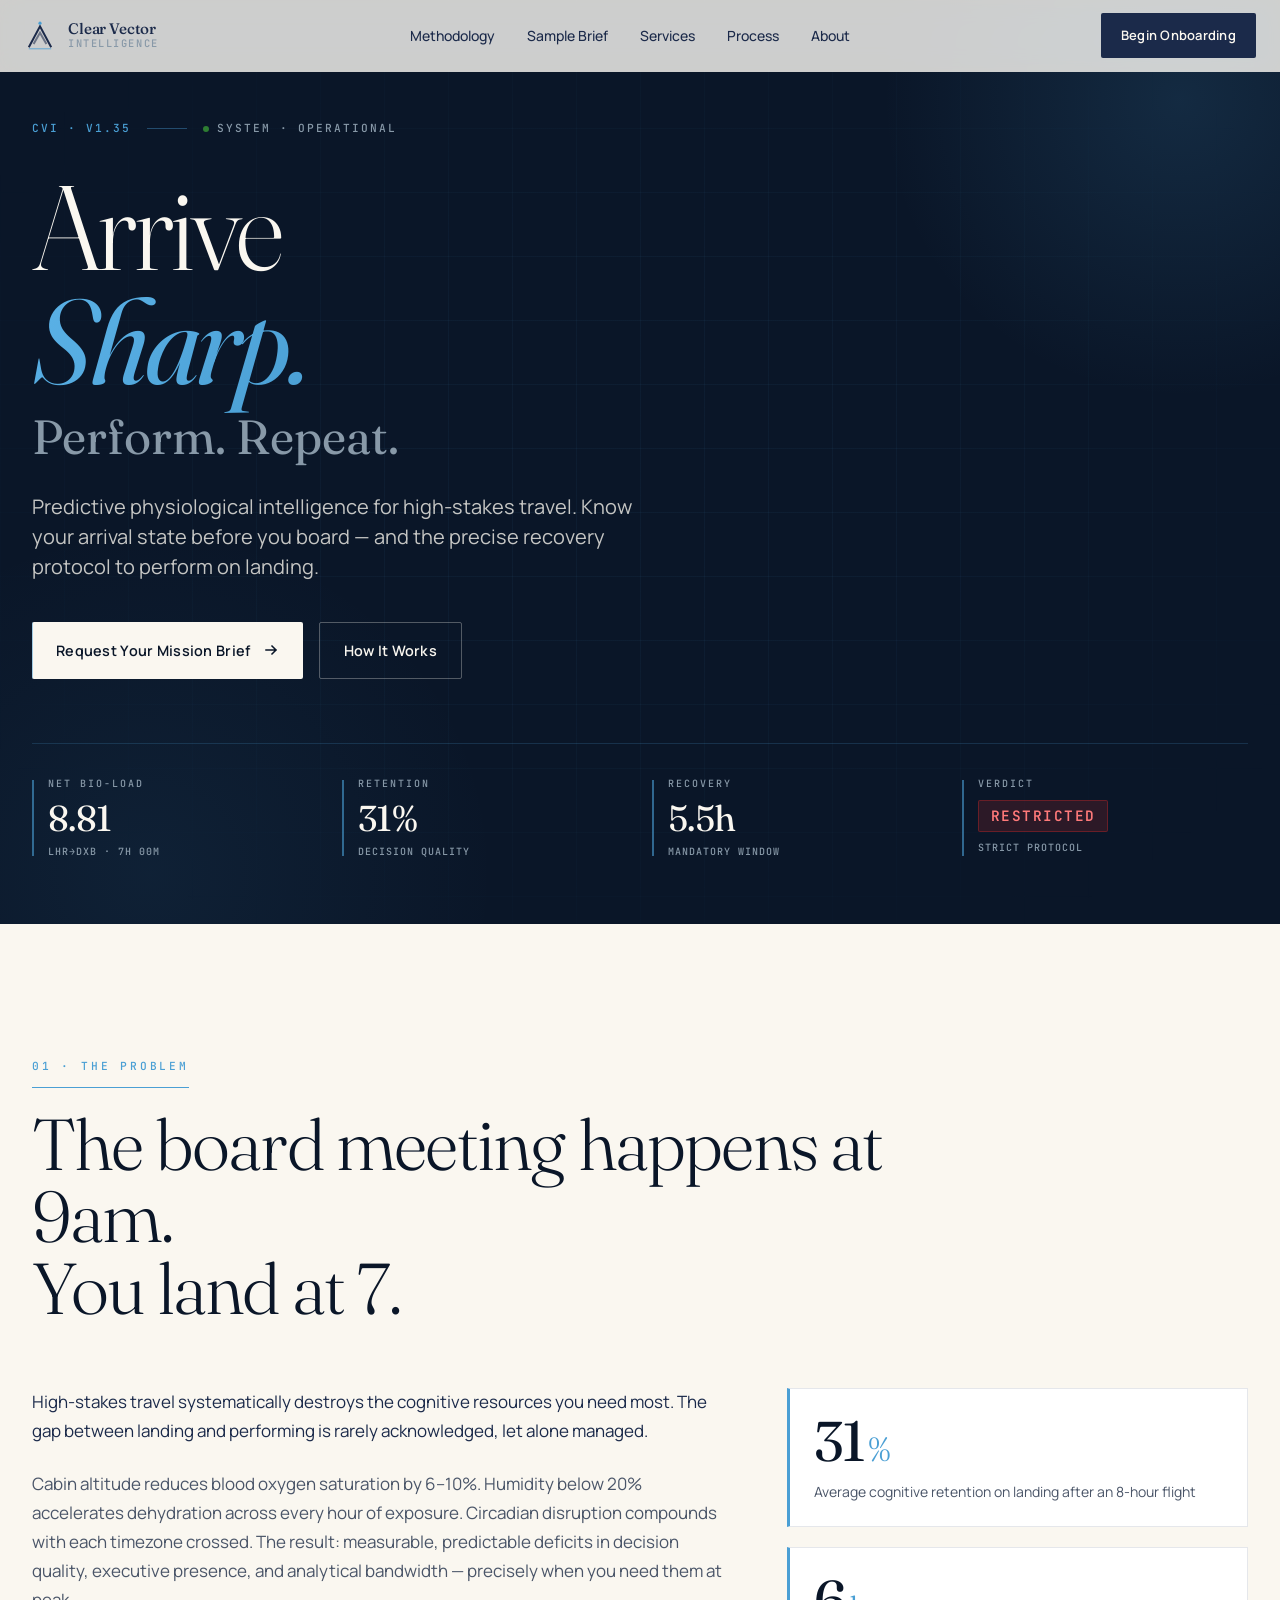
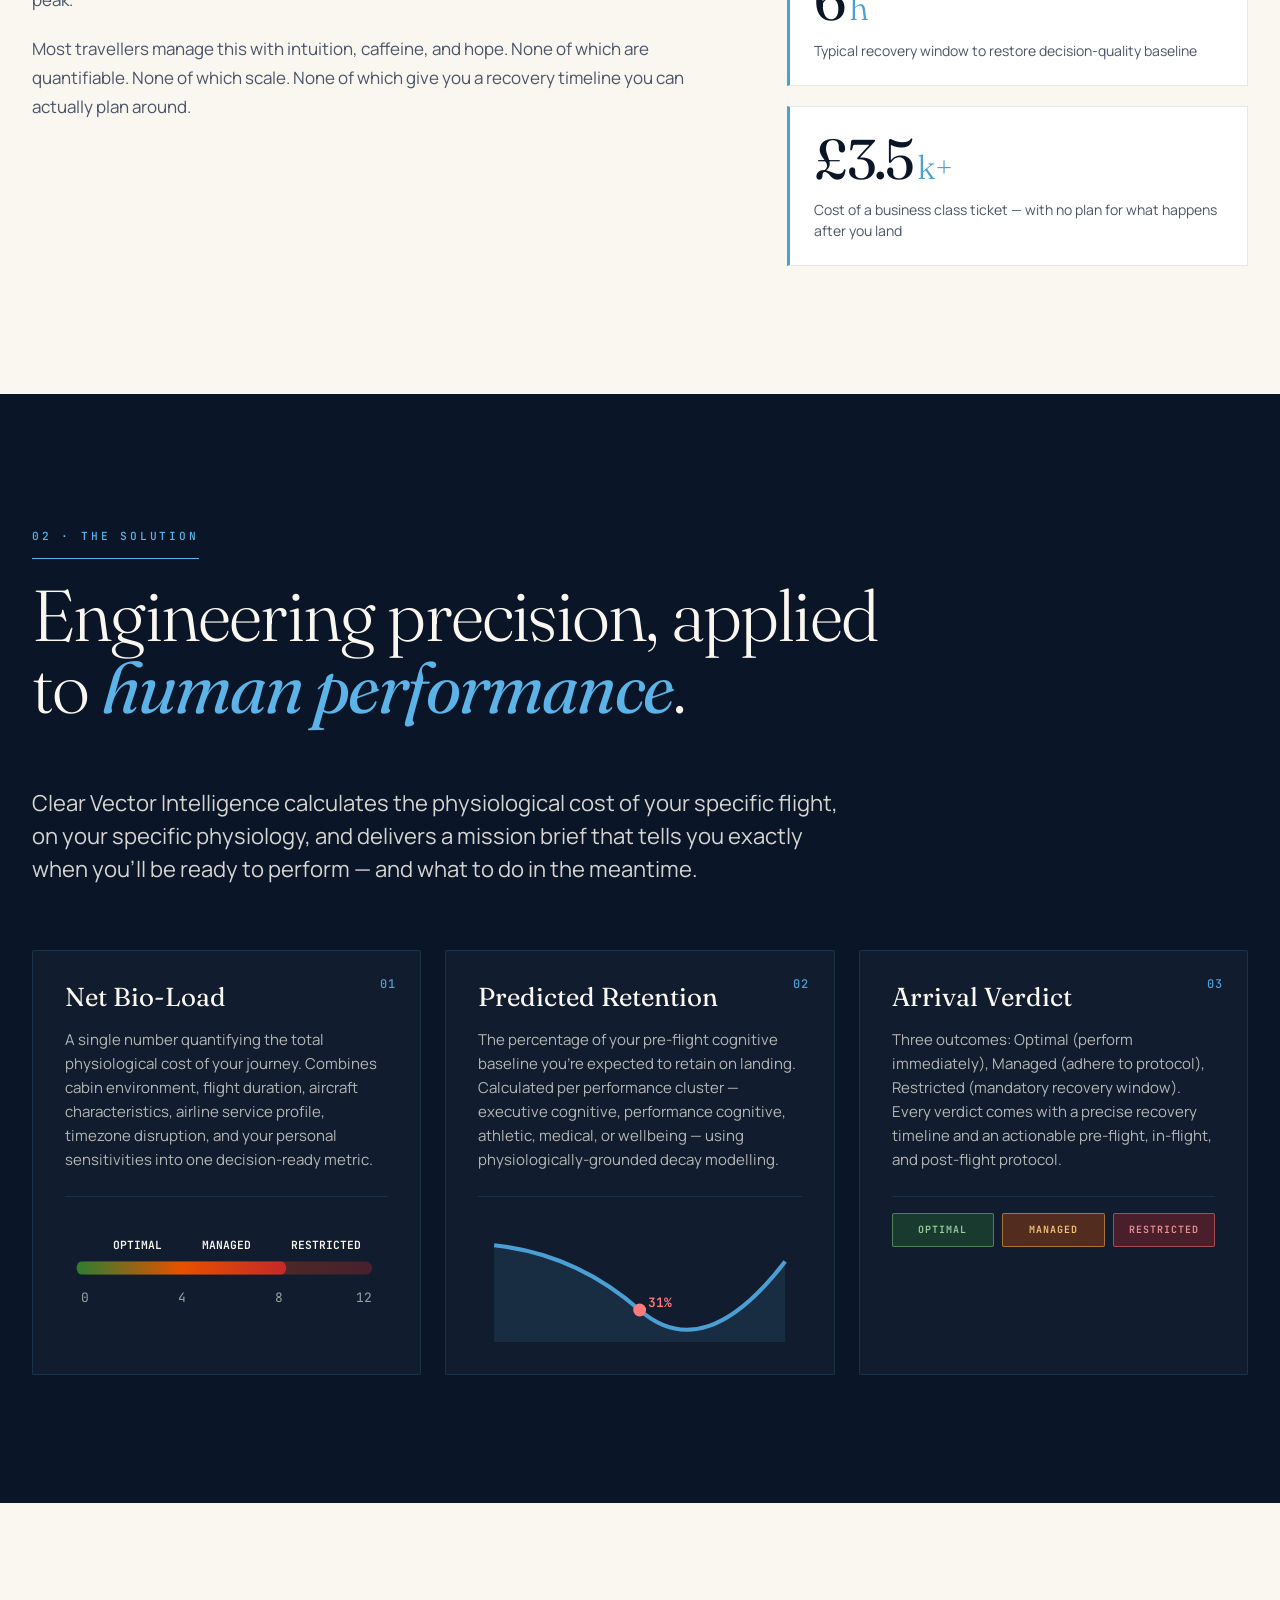
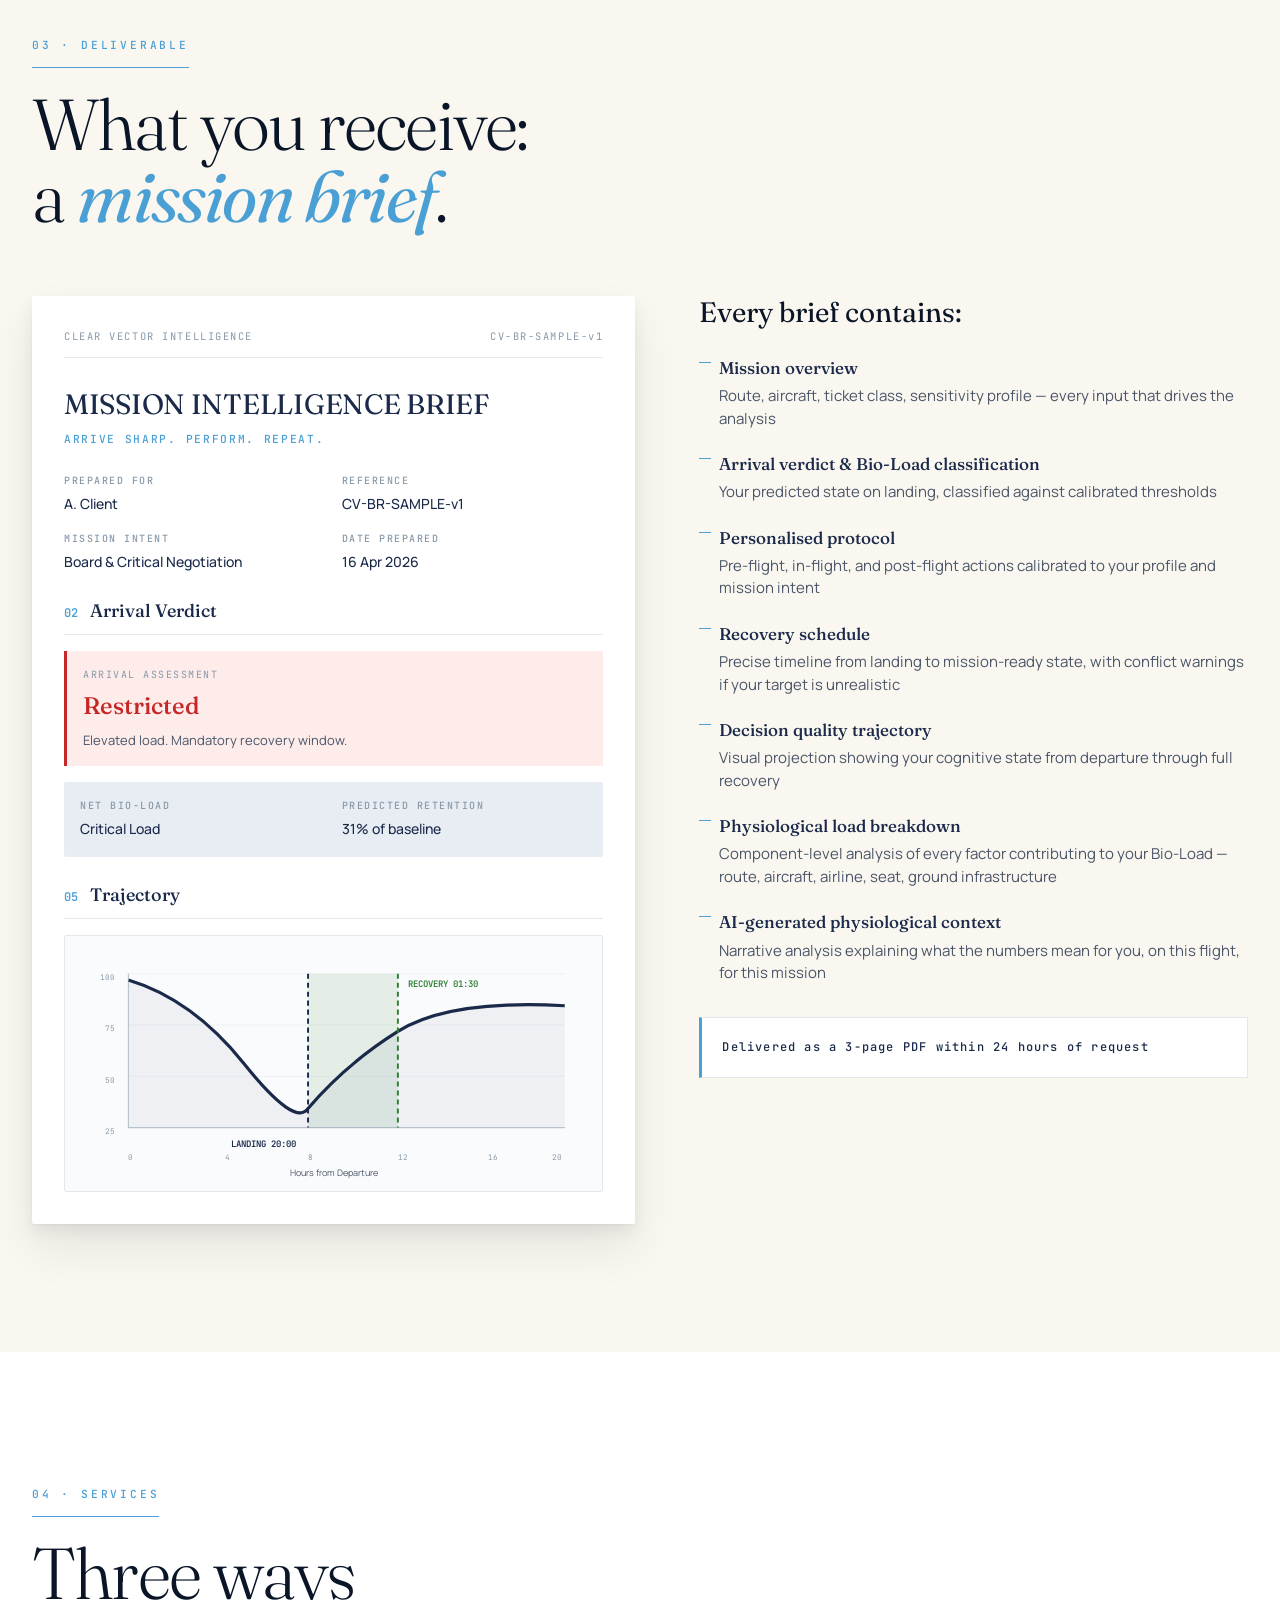
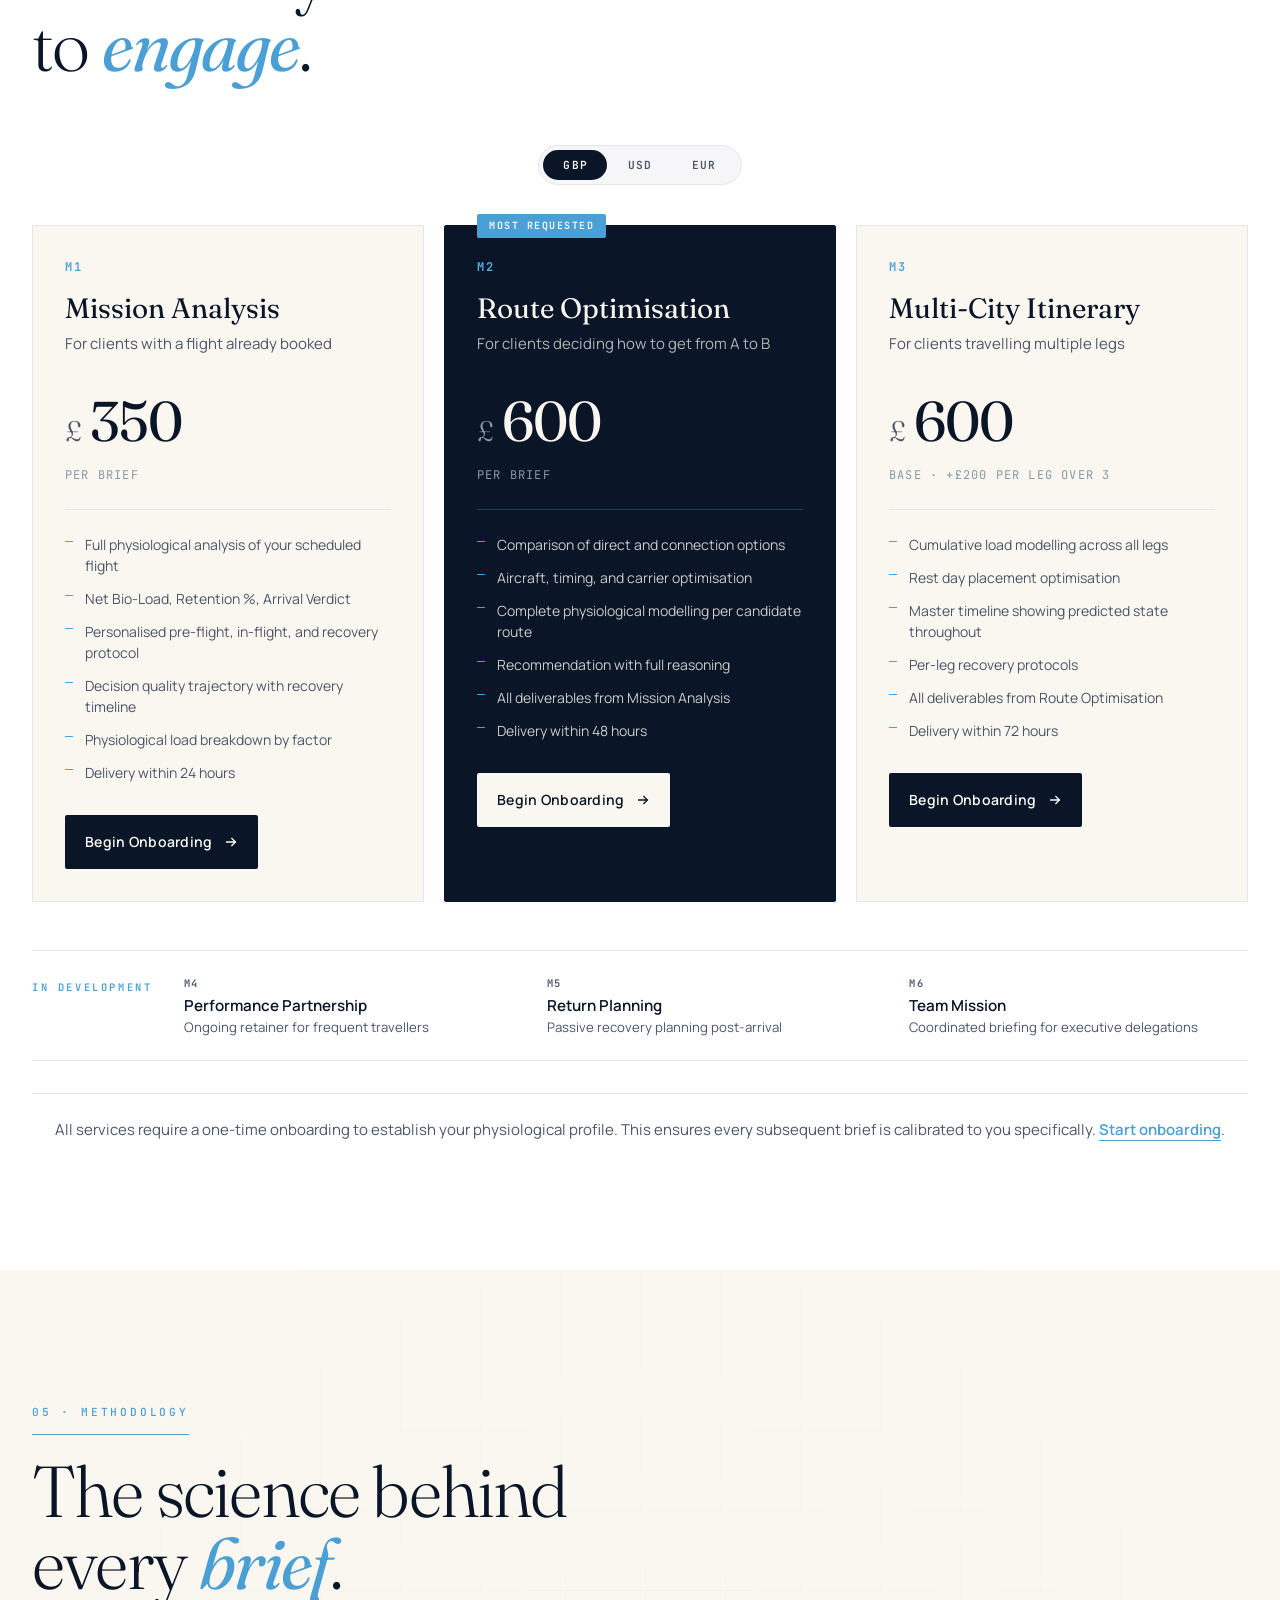
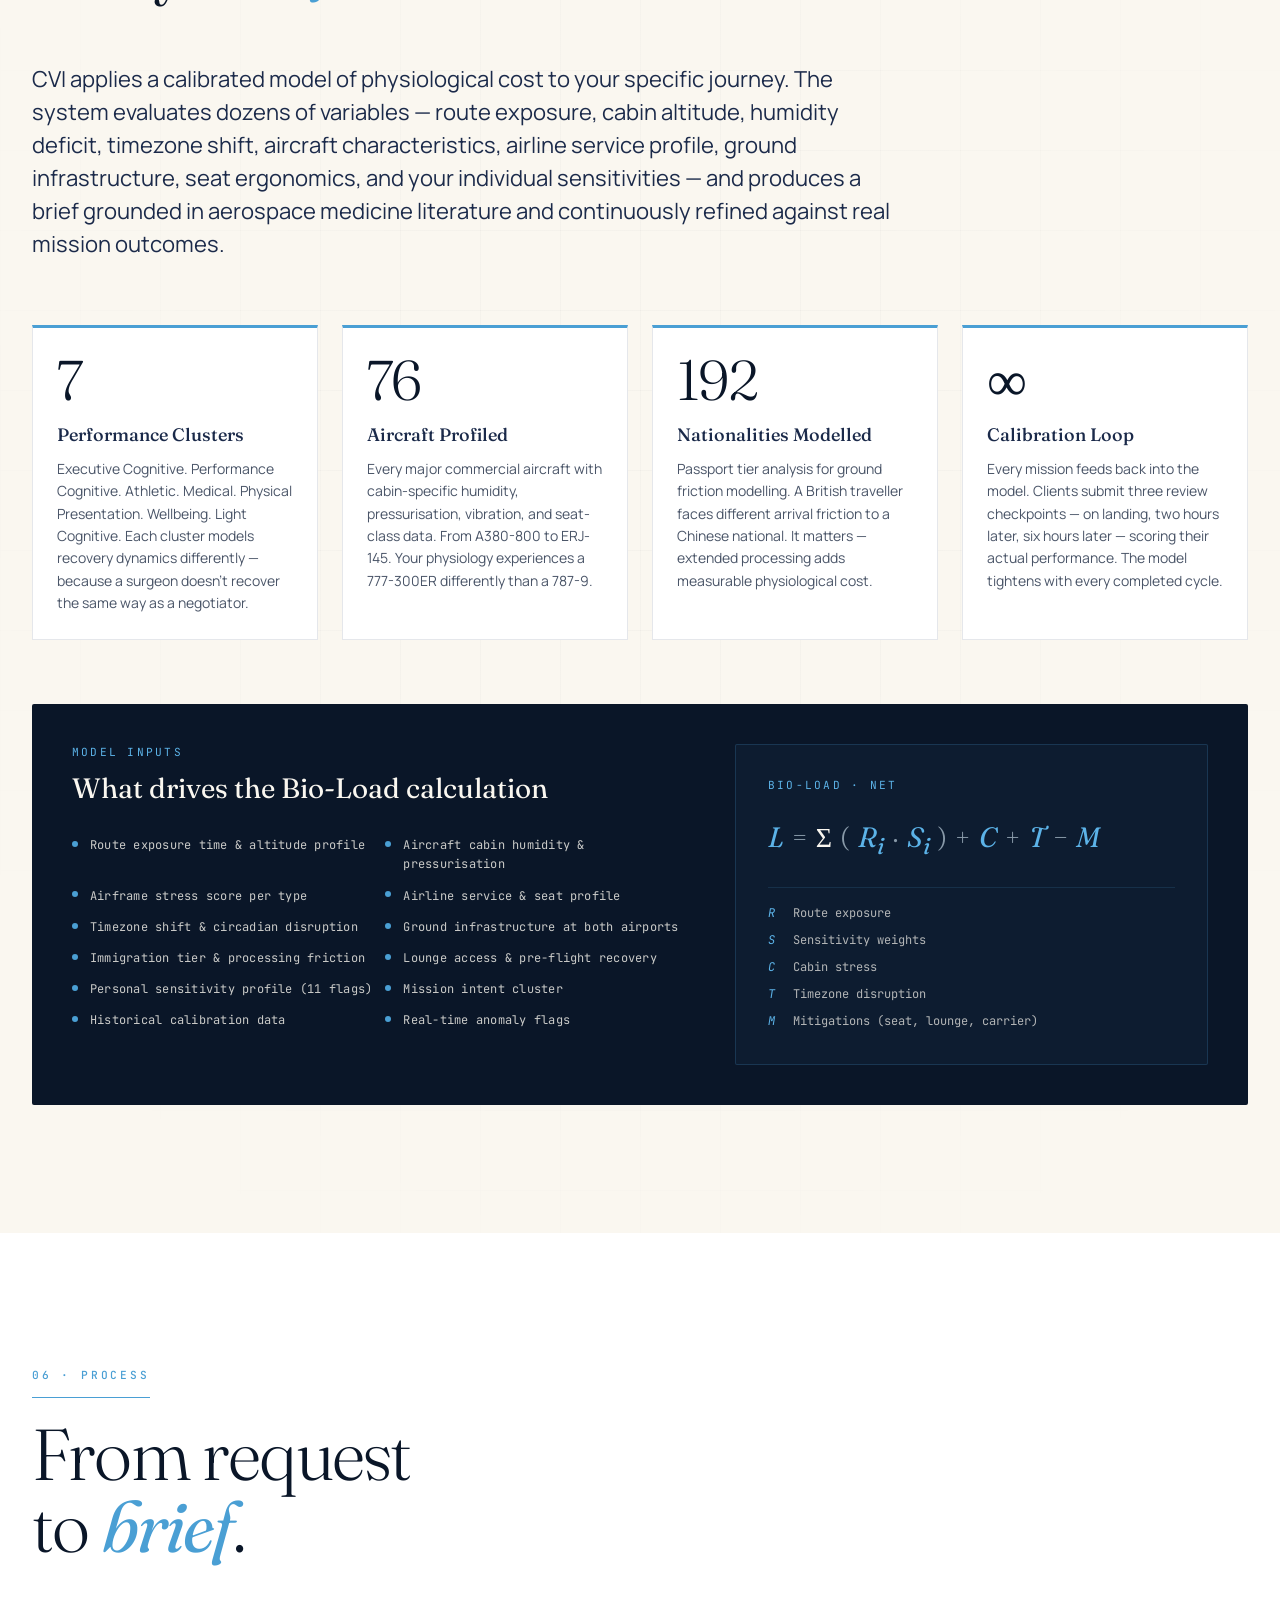
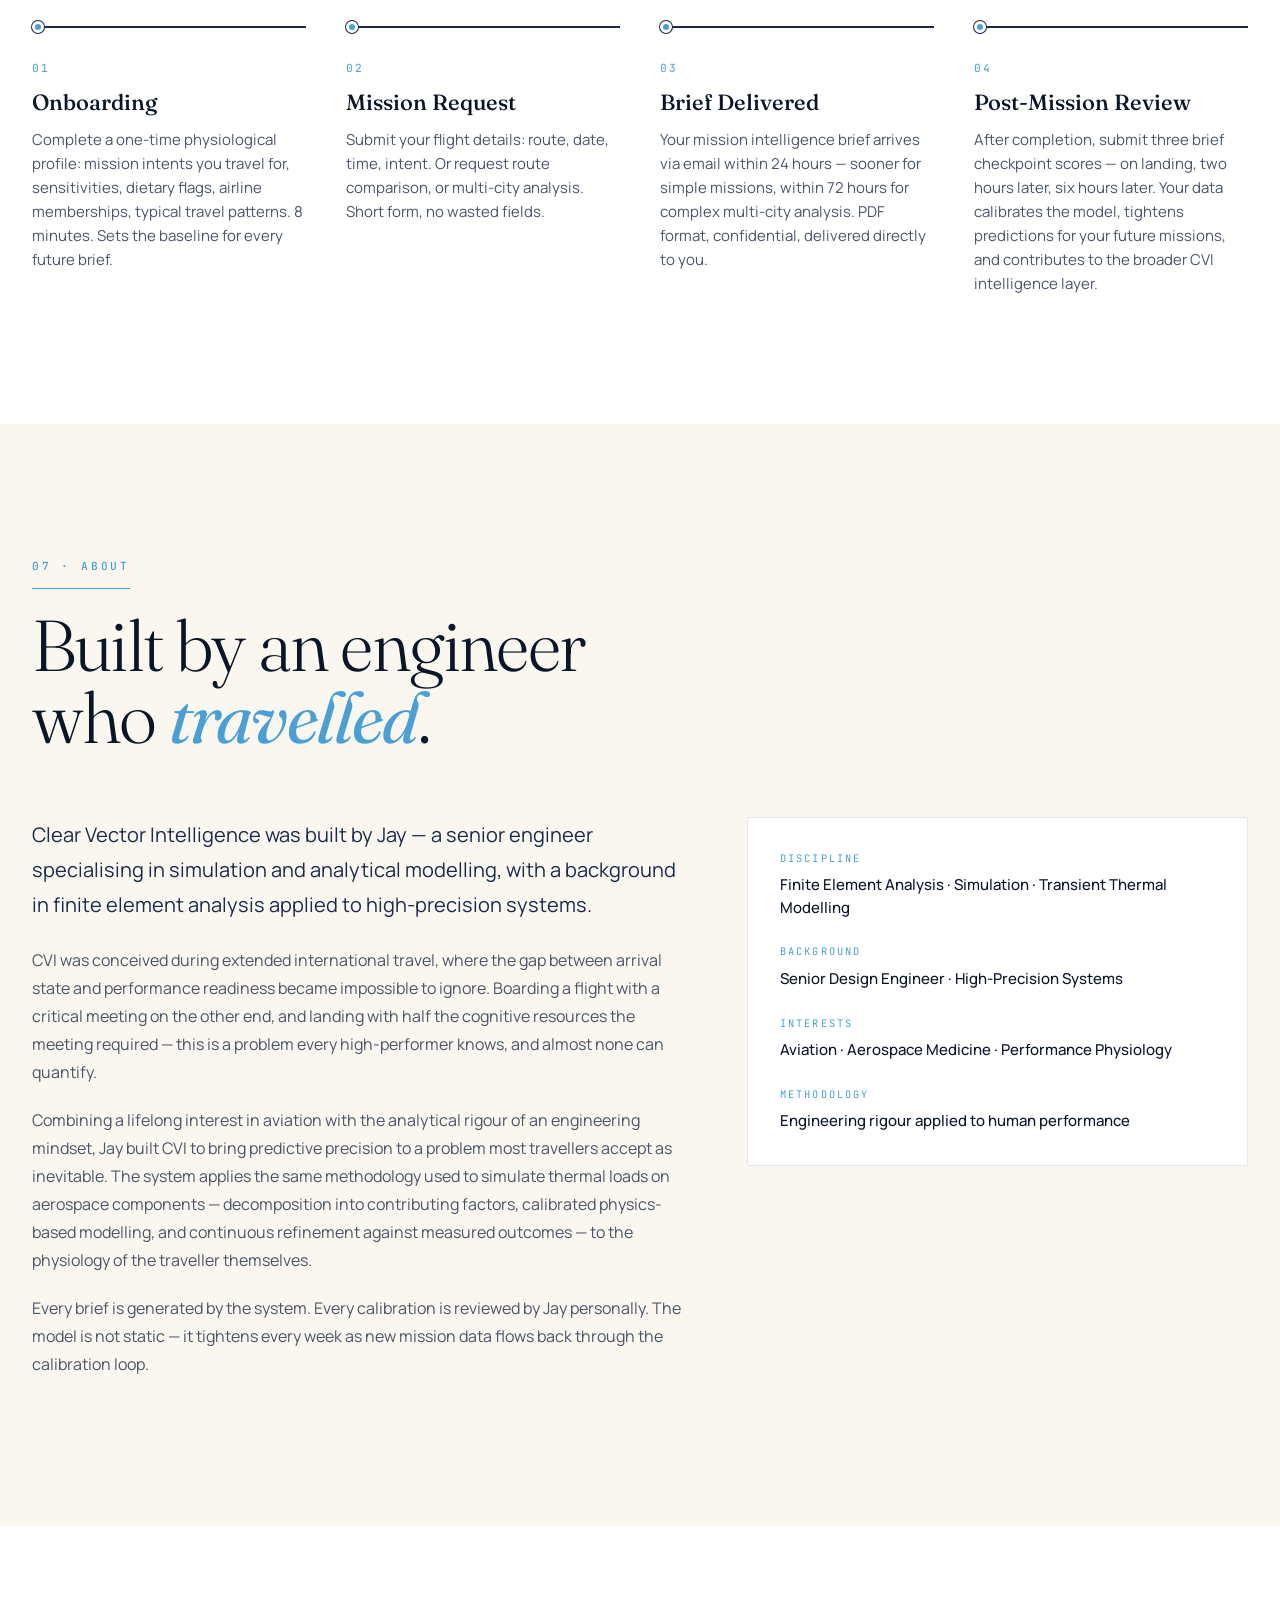
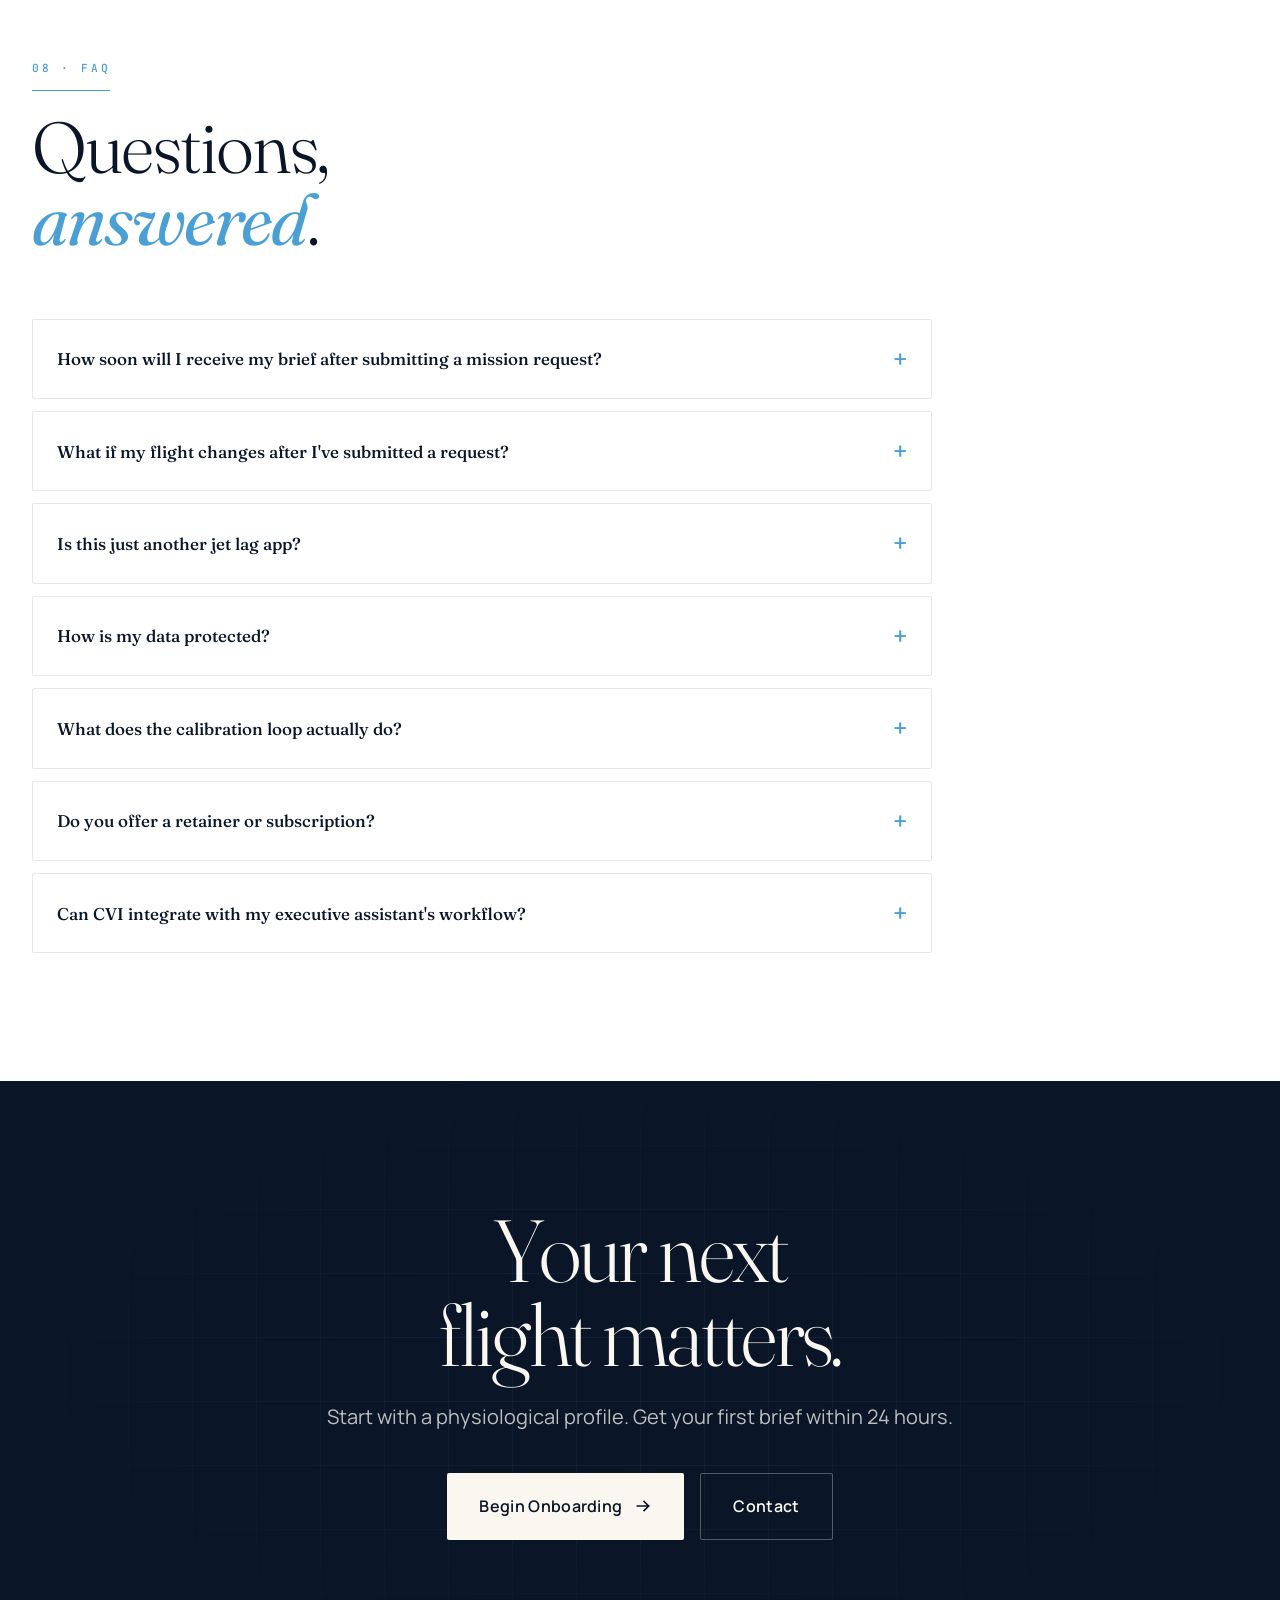
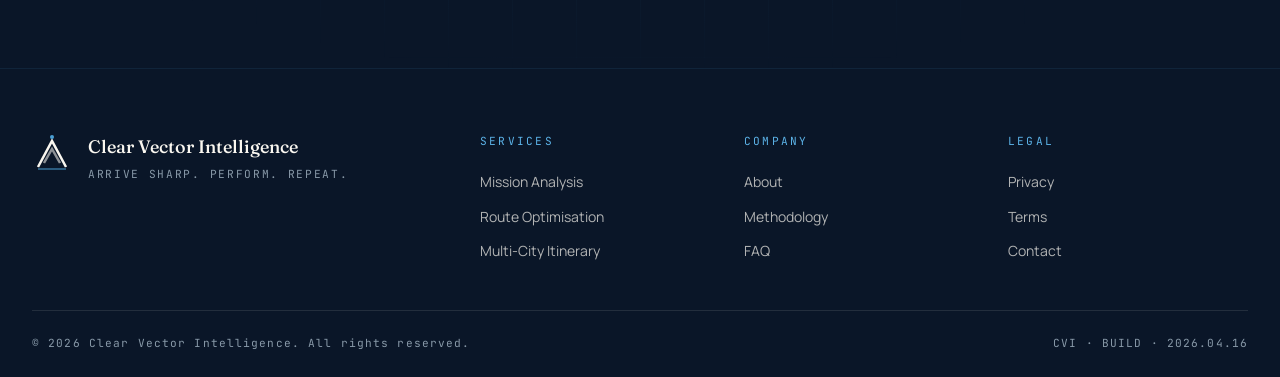
==== commit 3243f951: "Add files via upload" ====
--- a/index.html
+++ b/index.html
@@ -46,7 +46,7 @@
       <li><a href="#process">Process</a></li>
       <li><a href="#about">About</a></li>
     </ul>
-    <a href="#services" class="nav-cta">Request Brief</a>
+    <a href="#services" class="nav-cta">Begin Onboarding</a>
     <button class="nav-toggle" id="nav-toggle" aria-label="Toggle navigation" aria-expanded="false">
       <span></span><span></span><span></span>
     </button>
@@ -190,13 +190,13 @@
             </defs>
             <rect x="10" y="30" width="180" height="8" fill="url(#bioGrad)" opacity="0.3" rx="4"/>
             <rect x="10" y="30" width="180" height="8" fill="url(#bioGrad)" rx="4" class="bio-bar"/>
-            <g class="bio-markers" font-family="JetBrains Mono" font-size="8" fill="#6B7280">
+            <g class="bio-markers" font-family="JetBrains Mono" font-size="8" fill="rgba(250, 247, 240, 0.6)">
               <text x="10" y="55">0</text>
               <text x="70" y="55">4</text>
               <text x="130" y="55">8</text>
               <text x="180" y="55">12</text>
             </g>
-            <g class="bio-labels" font-family="JetBrains Mono" font-size="7" fill="#1B2A4A" font-weight="600">
+            <g class="bio-labels" font-family="JetBrains Mono" font-size="7" fill="#FAF7F0" font-weight="600">
               <text x="30" y="22">OPTIMAL</text>
               <text x="85" y="22">MANAGED</text>
               <text x="140" y="22">RESTRICTED</text>
@@ -211,10 +211,10 @@
         <p class="output-desc">The percentage of your pre-flight cognitive baseline you're expected to retain on landing. Calculated per performance cluster — executive cognitive, performance cognitive, athletic, medical, or wellbeing — using physiologically-grounded decay modelling.</p>
         <div class="output-viz">
           <svg viewBox="0 0 200 80" xmlns="http://www.w3.org/2000/svg" aria-hidden="true" class="retention-curve">
-            <path d="M 10 20 Q 60 25, 100 60 T 190 30" stroke="#1B2A4A" stroke-width="2.5" fill="none" class="curve-path"/>
-            <path d="M 10 20 Q 60 25, 100 60 T 190 30 L 190 80 L 10 80 Z" fill="#1B2A4A" opacity="0.06"/>
-            <circle cx="100" cy="60" r="4" fill="#C62828" class="curve-dot"/>
-            <text x="105" y="58" font-family="JetBrains Mono" font-size="8" fill="#C62828" font-weight="600">31%</text>
+            <path d="M 10 20 Q 60 25, 100 60 T 190 30" stroke="#4A9FD4" stroke-width="2.5" fill="none" class="curve-path"/>
+            <path d="M 10 20 Q 60 25, 100 60 T 190 30 L 190 80 L 10 80 Z" fill="#4A9FD4" opacity="0.12"/>
+            <circle cx="100" cy="60" r="4" fill="#FF7A7A" class="curve-dot"/>
+            <text x="105" y="58" font-family="JetBrains Mono" font-size="8" fill="#FF7A7A" font-weight="600">31%</text>
           </svg>
         </div>
       </div>
@@ -391,13 +391,20 @@
       </h2>
     </div>
 
+    <div class="currency-toggle reveal-up" role="group" aria-label="Currency selector">
+      <button type="button" class="currency-option active" data-currency="GBP" aria-pressed="true">GBP</button>
+      <button type="button" class="currency-option" data-currency="USD" aria-pressed="false">USD</button>
+      <button type="button" class="currency-option" data-currency="EUR" aria-pressed="false">EUR</button>
+      <span class="currency-toggle-indicator" aria-hidden="true"></span>
+    </div>
+
     <div class="services-grid">
       <div class="service-card reveal-up">
         <div class="service-num">M1</div>
         <div class="service-body">
           <h3 class="service-title">Mission Analysis</h3>
           <div class="service-subtitle">For clients with a flight already booked</div>
-          <div class="service-price">
+          <div class="service-price" data-price-gbp="350" data-price-usd="450" data-price-eur="400">
             <span class="service-price-symbol">£</span>
             <span class="service-price-value">350</span>
             <span class="service-price-per">per brief</span>
@@ -410,8 +417,8 @@
             <li>Physiological load breakdown by factor</li>
             <li>Delivery within 24 hours</li>
           </ul>
-          <a href="https://tally.so/r/LZd4Oy" target="_blank" rel="noopener" class="service-cta">
-            <span>Request Brief</span>
+          <a href="https://tally.so/r/0QE0NA" target="_blank" rel="noopener" class="service-cta">
+            <span>Begin Onboarding</span>
             <svg width="14" height="14" viewBox="0 0 16 16" fill="none" aria-hidden="true">
               <path d="M3 8h10M9 4l4 4-4 4" stroke="currentColor" stroke-width="1.5" stroke-linecap="square"/>
             </svg>
@@ -425,7 +432,7 @@
         <div class="service-body">
           <h3 class="service-title">Route Optimisation</h3>
           <div class="service-subtitle">For clients deciding how to get from A to B</div>
-          <div class="service-price">
+          <div class="service-price" data-price-gbp="600" data-price-usd="770" data-price-eur="690">
             <span class="service-price-symbol">£</span>
             <span class="service-price-value">600</span>
             <span class="service-price-per">per brief</span>
@@ -438,8 +445,8 @@
             <li>All deliverables from Mission Analysis</li>
             <li>Delivery within 48 hours</li>
           </ul>
-          <a href="https://tally.so/r/LZd4Oy" target="_blank" rel="noopener" class="service-cta">
-            <span>Request Brief</span>
+          <a href="https://tally.so/r/0QE0NA" target="_blank" rel="noopener" class="service-cta">
+            <span>Begin Onboarding</span>
             <svg width="14" height="14" viewBox="0 0 16 16" fill="none" aria-hidden="true">
               <path d="M3 8h10M9 4l4 4-4 4" stroke="currentColor" stroke-width="1.5" stroke-linecap="square"/>
             </svg>
@@ -452,10 +459,10 @@
         <div class="service-body">
           <h3 class="service-title">Multi-City Itinerary</h3>
           <div class="service-subtitle">For clients travelling multiple legs</div>
-          <div class="service-price">
+          <div class="service-price" data-price-gbp="600" data-price-usd="770" data-price-eur="690" data-price-addon-gbp="200" data-price-addon-usd="260" data-price-addon-eur="230">
             <span class="service-price-symbol">£</span>
             <span class="service-price-value">600</span>
-            <span class="service-price-per">base · +£200 per leg over 3</span>
+            <span class="service-price-per">base · +<span class="service-price-addon-symbol">£</span><span class="service-price-addon-value">200</span> per leg over 3</span>
           </div>
           <ul class="service-features">
             <li>Cumulative load modelling across all legs</li>
@@ -465,12 +472,35 @@
             <li>All deliverables from Route Optimisation</li>
             <li>Delivery within 72 hours</li>
           </ul>
-          <a href="https://tally.so/r/LZd4Oy" target="_blank" rel="noopener" class="service-cta">
-            <span>Request Brief</span>
+          <a href="https://tally.so/r/0QE0NA" target="_blank" rel="noopener" class="service-cta">
+            <span>Begin Onboarding</span>
             <svg width="14" height="14" viewBox="0 0 16 16" fill="none" aria-hidden="true">
               <path d="M3 8h10M9 4l4 4-4 4" stroke="currentColor" stroke-width="1.5" stroke-linecap="square"/>
             </svg>
           </a>
+        </div>
+      </div>
+    </div>
+
+    <div class="services-roadmap reveal-up">
+      <div class="services-roadmap-inner">
+        <div class="services-roadmap-label">IN DEVELOPMENT</div>
+        <div class="services-roadmap-items">
+          <div class="roadmap-item">
+            <span class="roadmap-item-tag">M4</span>
+            <span class="roadmap-item-name">Performance Partnership</span>
+            <span class="roadmap-item-desc">Ongoing retainer for frequent travellers</span>
+          </div>
+          <div class="roadmap-item">
+            <span class="roadmap-item-tag">M5</span>
+            <span class="roadmap-item-name">Return Planning</span>
+            <span class="roadmap-item-desc">Passive recovery planning post-arrival</span>
+          </div>
+          <div class="roadmap-item">
+            <span class="roadmap-item-tag">M6</span>
+            <span class="roadmap-item-name">Team Mission</span>
+            <span class="roadmap-item-desc">Coordinated briefing for executive delegations</span>
+          </div>
         </div>
       </div>
     </div>
--- a/styles.css
+++ b/styles.css
@@ -590,6 +590,15 @@
   align-items: center;
   gap: var(--space-3);
   opacity: 0.6;
+  pointer-events: none;
+}
+
+/* Hide scroll indicator when viewport is too short or on mobile landscape —
+   prevents overlap with hero readouts. Only show on tall portrait screens. */
+@media (max-height: 900px), (orientation: landscape) and (max-height: 1100px) {
+  .hero-scroll {
+    display: none;
+  }
 }
 
 .scroll-line {
@@ -855,15 +864,15 @@
   font-weight: 600;
   letter-spacing: 0.1em;
   border-radius: 2px;
-  opacity: 0.5;
+  opacity: 0.95;
   transition: opacity var(--dur) var(--ease);
 }
 
 .output-card:hover .verdict { opacity: 1; }
 
-.verdict.optimal { background: rgba(46, 125, 50, 0.18); color: #81C784; border: 1px solid rgba(46, 125, 50, 0.4); }
-.verdict.managed { background: rgba(230, 81, 0, 0.18); color: #FFB74D; border: 1px solid rgba(230, 81, 0, 0.4); }
-.verdict.restricted { background: rgba(198, 40, 40, 0.18); color: #FF7A7A; border: 1px solid rgba(198, 40, 40, 0.4); }
+.verdict.optimal { background: rgba(46, 125, 50, 0.32); color: #A5D6A7; border: 1px solid rgba(129, 199, 132, 0.55); }
+.verdict.managed { background: rgba(230, 81, 0, 0.32); color: #FFCC80; border: 1px solid rgba(255, 183, 77, 0.55); }
+.verdict.restricted { background: rgba(198, 40, 40, 0.32); color: #EF9A9A; border: 1px solid rgba(255, 122, 122, 0.55); }
 
 /* ── SAMPLE BRIEF ─────────────────────────────────────── */
 .section-brief {
@@ -1339,6 +1348,148 @@
   color: var(--white);
 }
 
+/* ── CURRENCY TOGGLE ────────────────────────────────── */
+.currency-toggle {
+  position: relative;
+  display: inline-flex;
+  align-items: center;
+  gap: 0;
+  padding: 4px;
+  margin: 0 auto var(--space-8);
+  background: rgba(27, 42, 74, 0.04);
+  border: 1px solid var(--border);
+  border-radius: 999px;
+  font-family: var(--font-mono);
+  isolation: isolate;
+}
+
+@media (min-width: 768px) {
+  .currency-toggle {
+    margin-bottom: var(--space-10);
+  }
+}
+
+.section-services .section-header + .currency-toggle {
+  display: flex;
+  width: fit-content;
+  margin-left: auto;
+  margin-right: auto;
+}
+
+.currency-option {
+  position: relative;
+  z-index: 2;
+  padding: 8px 20px;
+  font-family: var(--font-mono);
+  font-size: 0.7rem;
+  font-weight: 600;
+  letter-spacing: 0.1em;
+  color: var(--muted-dark);
+  background: transparent;
+  border: none;
+  border-radius: 999px;
+  cursor: pointer;
+  transition: color var(--dur) var(--ease);
+}
+
+.currency-option.active {
+  color: var(--cream);
+}
+
+.currency-option:hover:not(.active) {
+  color: var(--navy-deep);
+}
+
+.currency-toggle-indicator {
+  position: absolute;
+  z-index: 1;
+  top: 4px;
+  left: 4px;
+  width: calc((100% - 8px) / 3);
+  height: calc(100% - 8px);
+  background: var(--navy-deep);
+  border-radius: 999px;
+  transition: transform var(--dur) var(--ease-smooth);
+  will-change: transform;
+}
+
+/* ── SERVICES ROADMAP ────────────────────────────────── */
+.services-roadmap {
+  margin: var(--space-10) 0 var(--space-8);
+  padding: var(--space-6) 0;
+  border-top: 1px solid var(--border);
+  border-bottom: 1px solid var(--border);
+}
+
+.services-roadmap-inner {
+  display: flex;
+  flex-direction: column;
+  gap: var(--space-4);
+  align-items: flex-start;
+}
+
+@media (min-width: 768px) {
+  .services-roadmap-inner {
+    flex-direction: row;
+    gap: var(--space-8);
+    align-items: flex-start;
+  }
+}
+
+.services-roadmap-label {
+  flex-shrink: 0;
+  font-family: var(--font-mono);
+  font-size: 0.65rem;
+  font-weight: 600;
+  letter-spacing: 0.25em;
+  color: var(--blue);
+  padding-top: 4px;
+}
+
+.services-roadmap-items {
+  display: grid;
+  gap: var(--space-3);
+  width: 100%;
+}
+
+@media (min-width: 768px) {
+  .services-roadmap-items {
+    grid-template-columns: repeat(3, 1fr);
+    gap: var(--space-6);
+  }
+}
+
+.roadmap-item {
+  display: flex;
+  flex-direction: column;
+  gap: 2px;
+}
+
+.roadmap-item-tag {
+  display: inline-block;
+  font-family: var(--font-mono);
+  font-size: 0.65rem;
+  font-weight: 600;
+  letter-spacing: 0.1em;
+  color: var(--muted-dark);
+  margin-bottom: 2px;
+}
+
+.roadmap-item-name {
+  font-family: var(--font-body);
+  font-size: 0.95rem;
+  font-weight: 600;
+  color: var(--navy-deep);
+  line-height: 1.3;
+}
+
+.roadmap-item-desc {
+  font-family: var(--font-body);
+  font-size: 0.825rem;
+  color: var(--muted-dark);
+  line-height: 1.4;
+}
+
 .services-note {
   text-align: center;
   padding-top: var(--space-6);
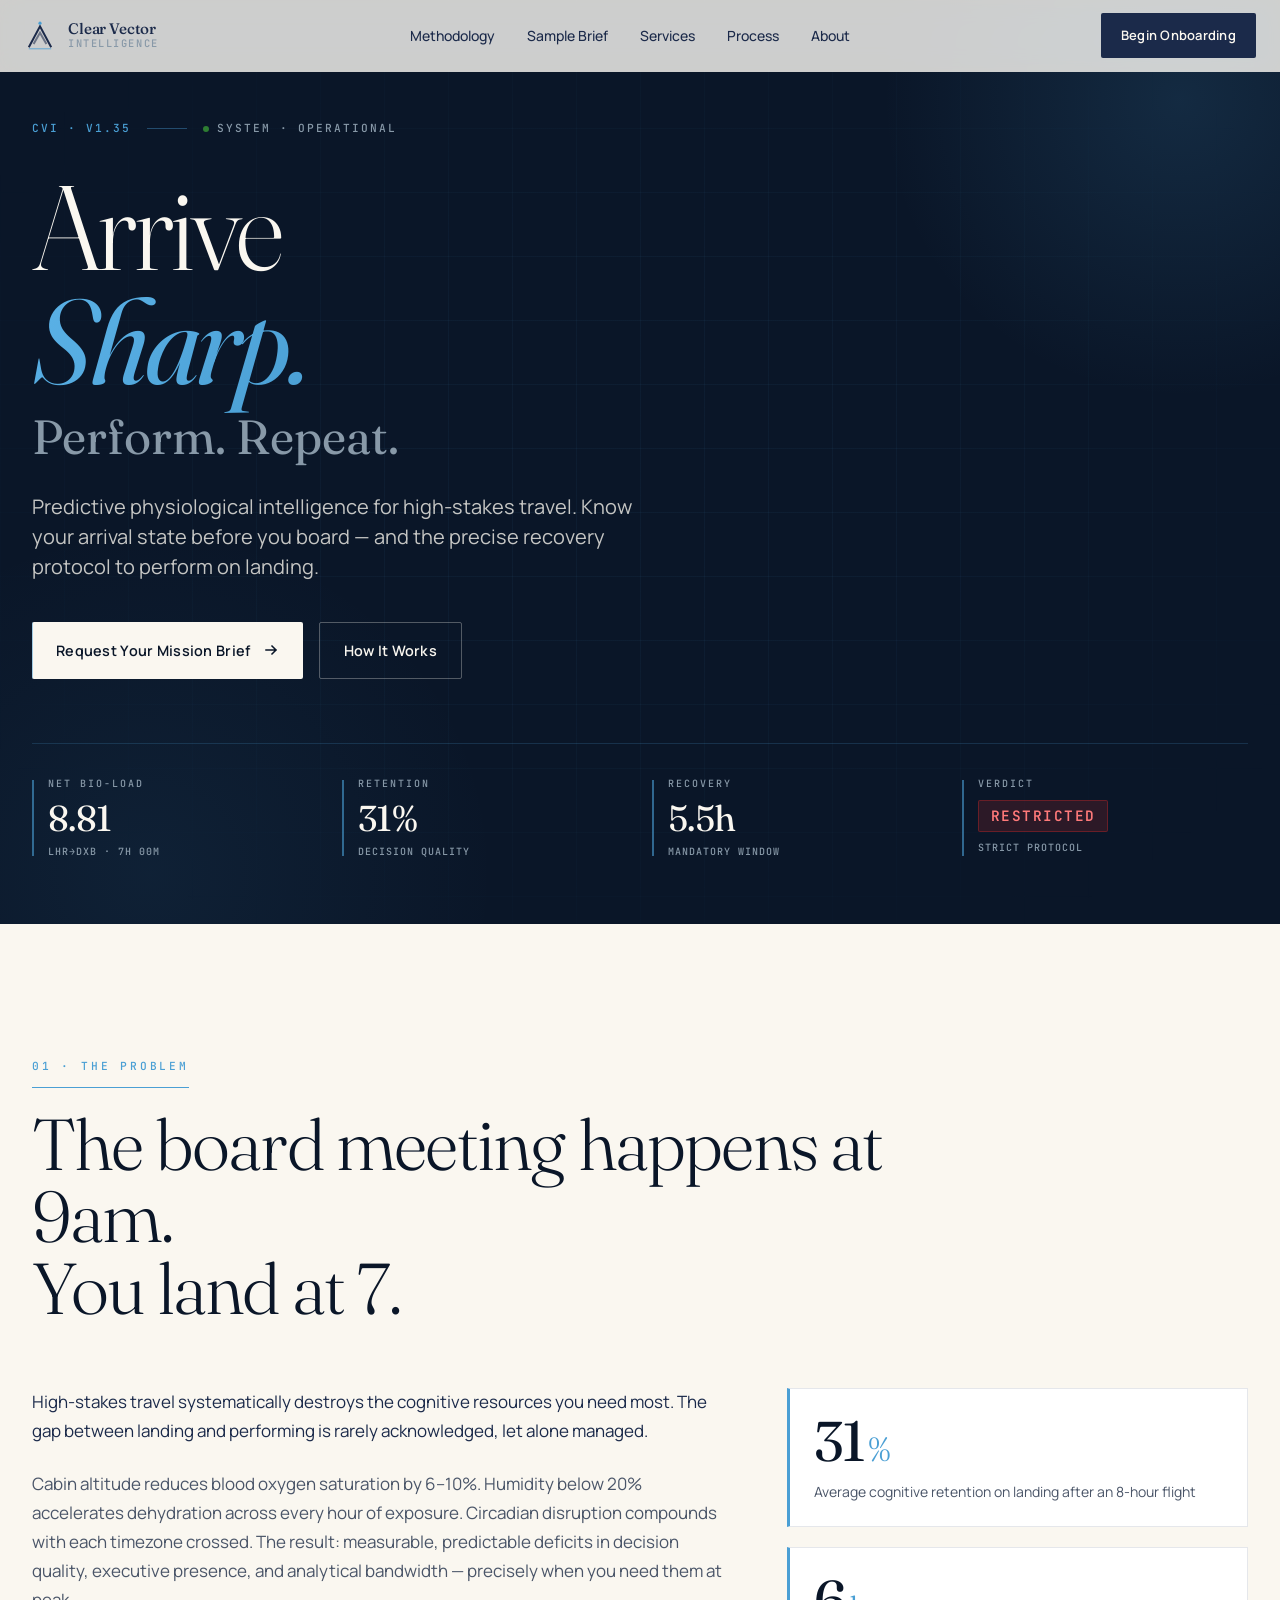
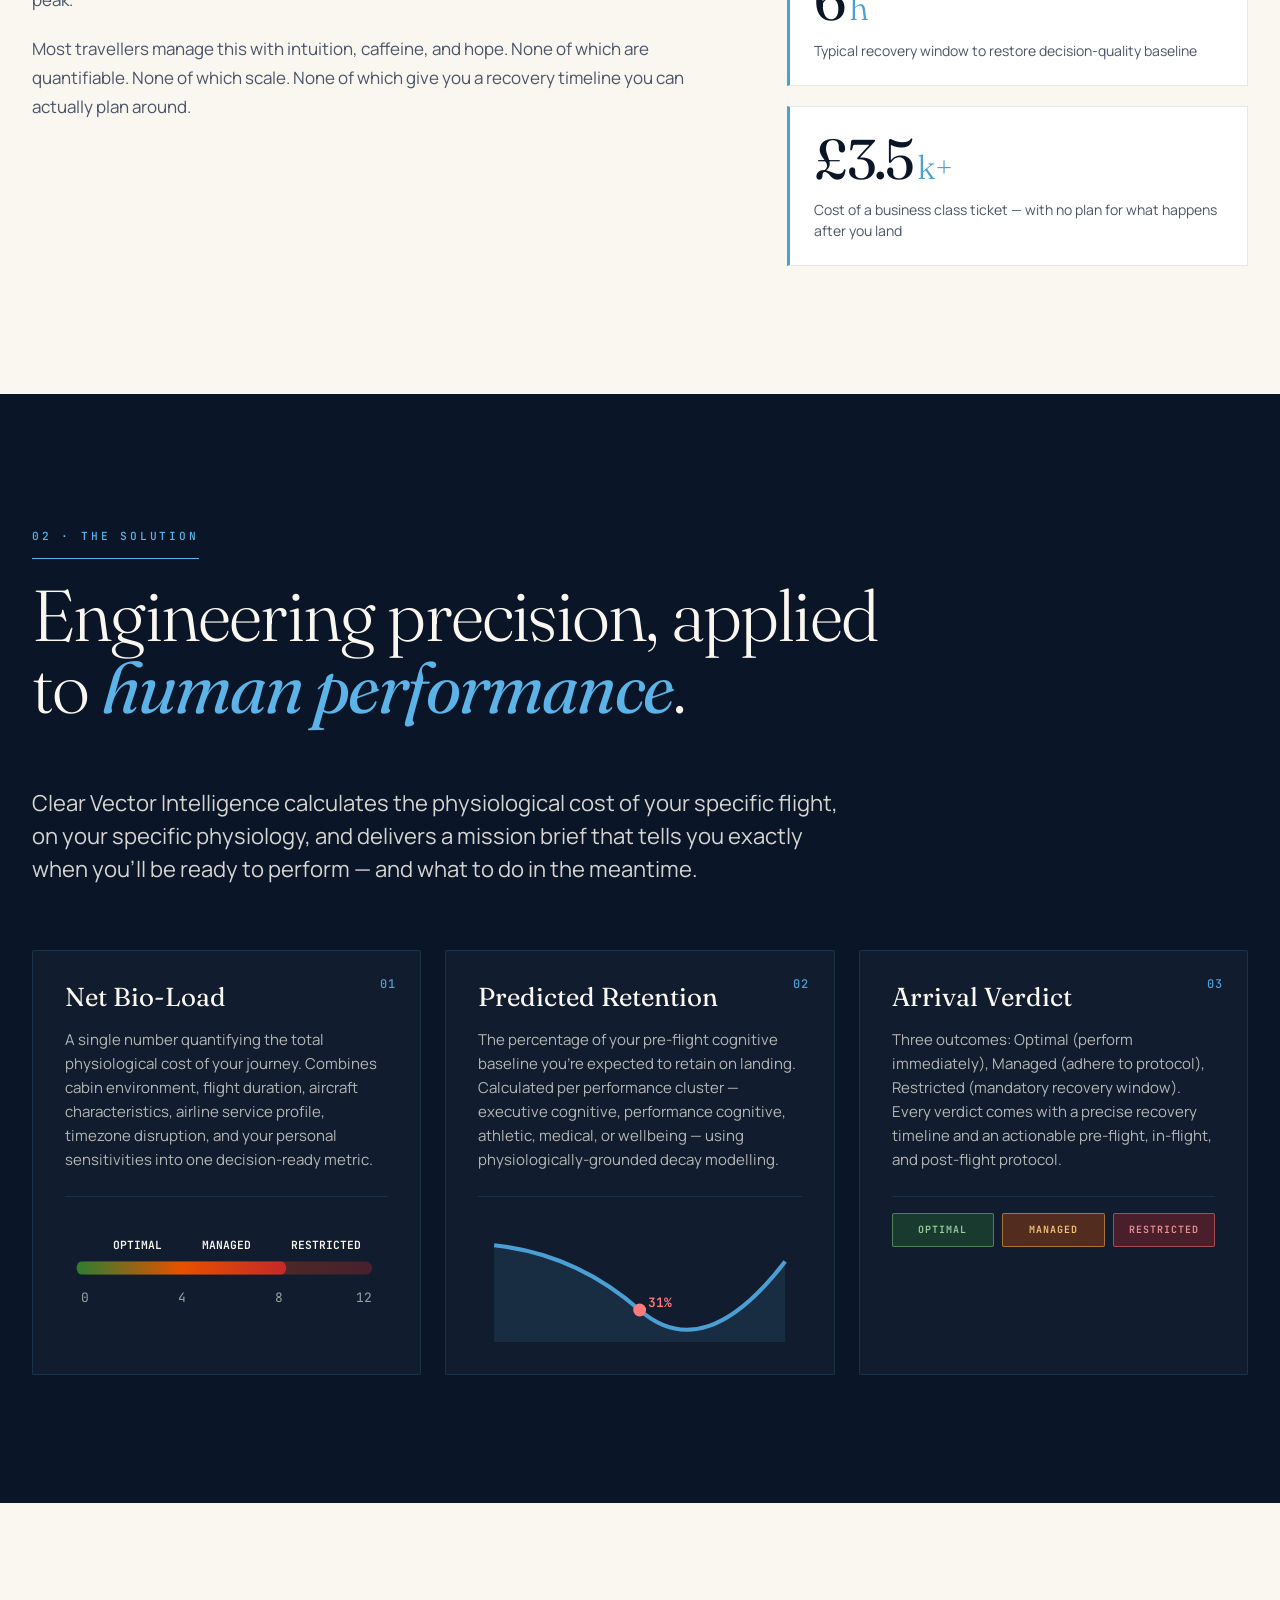
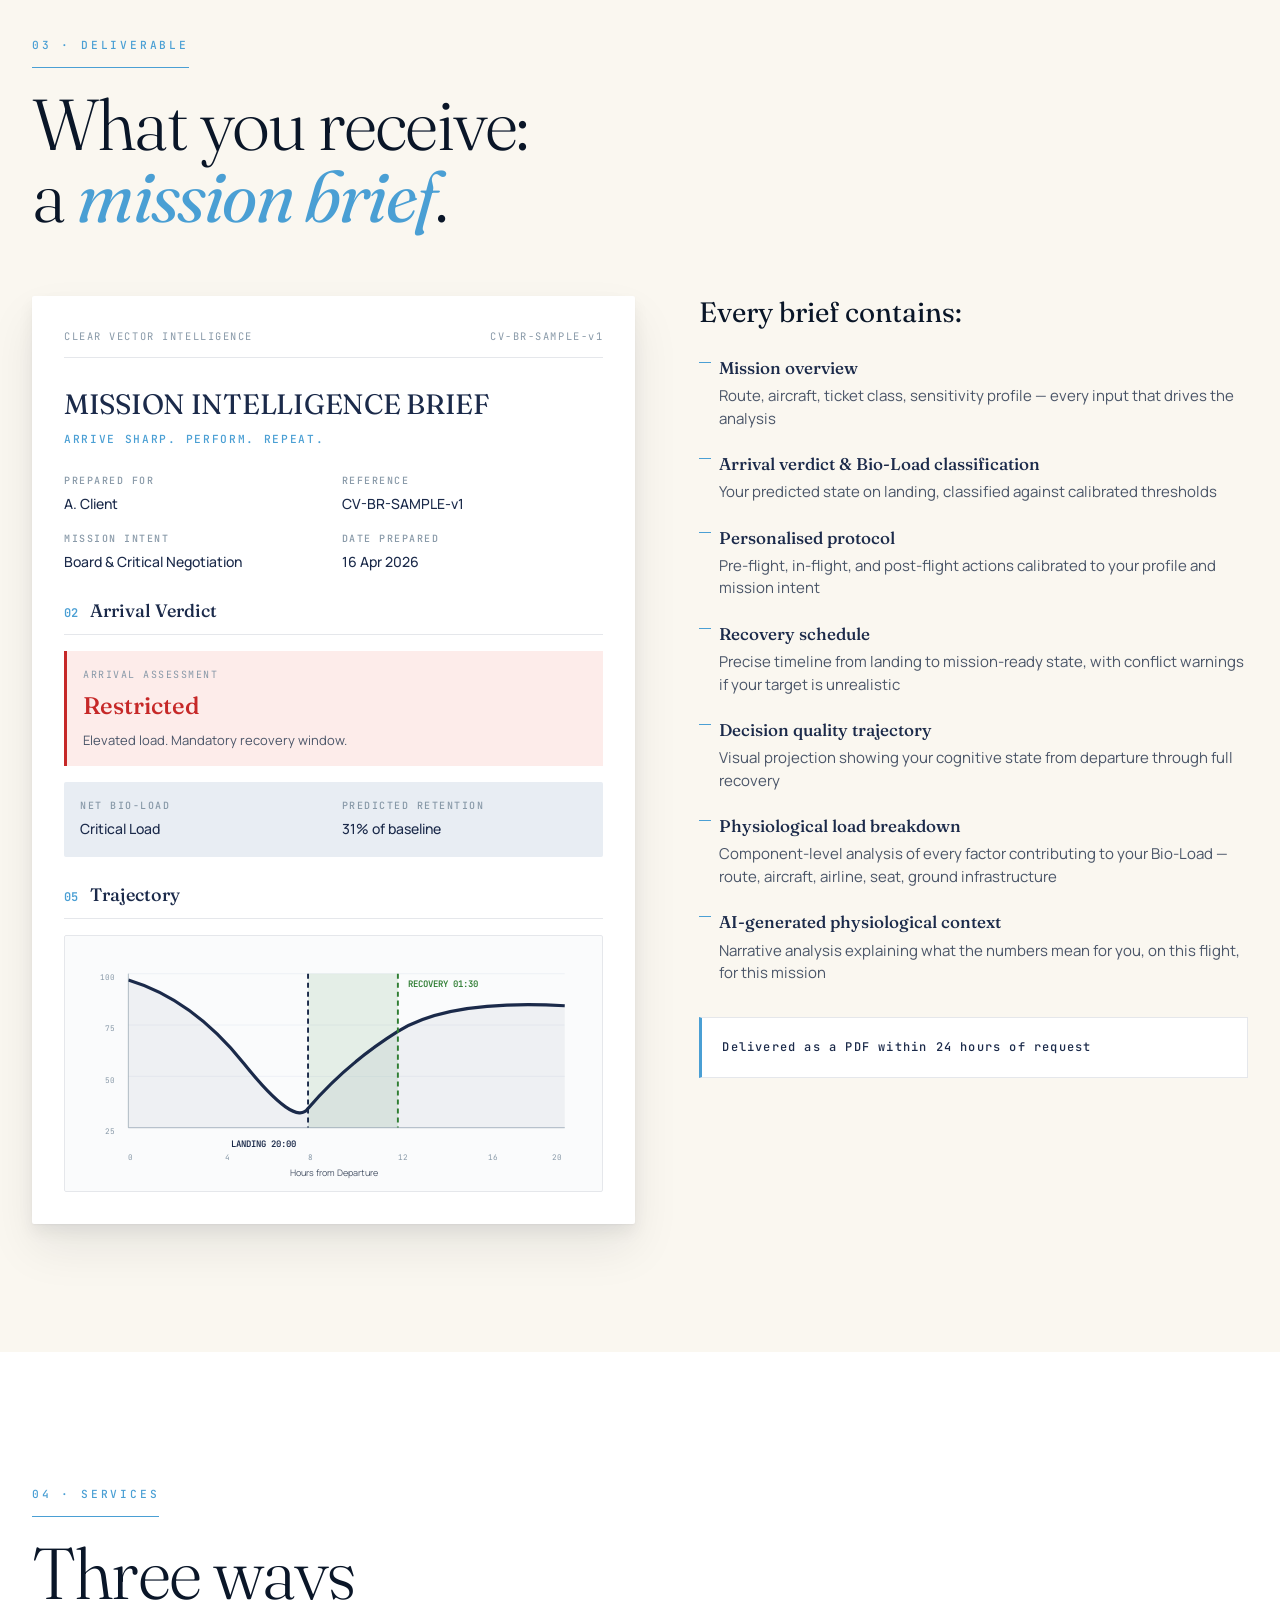
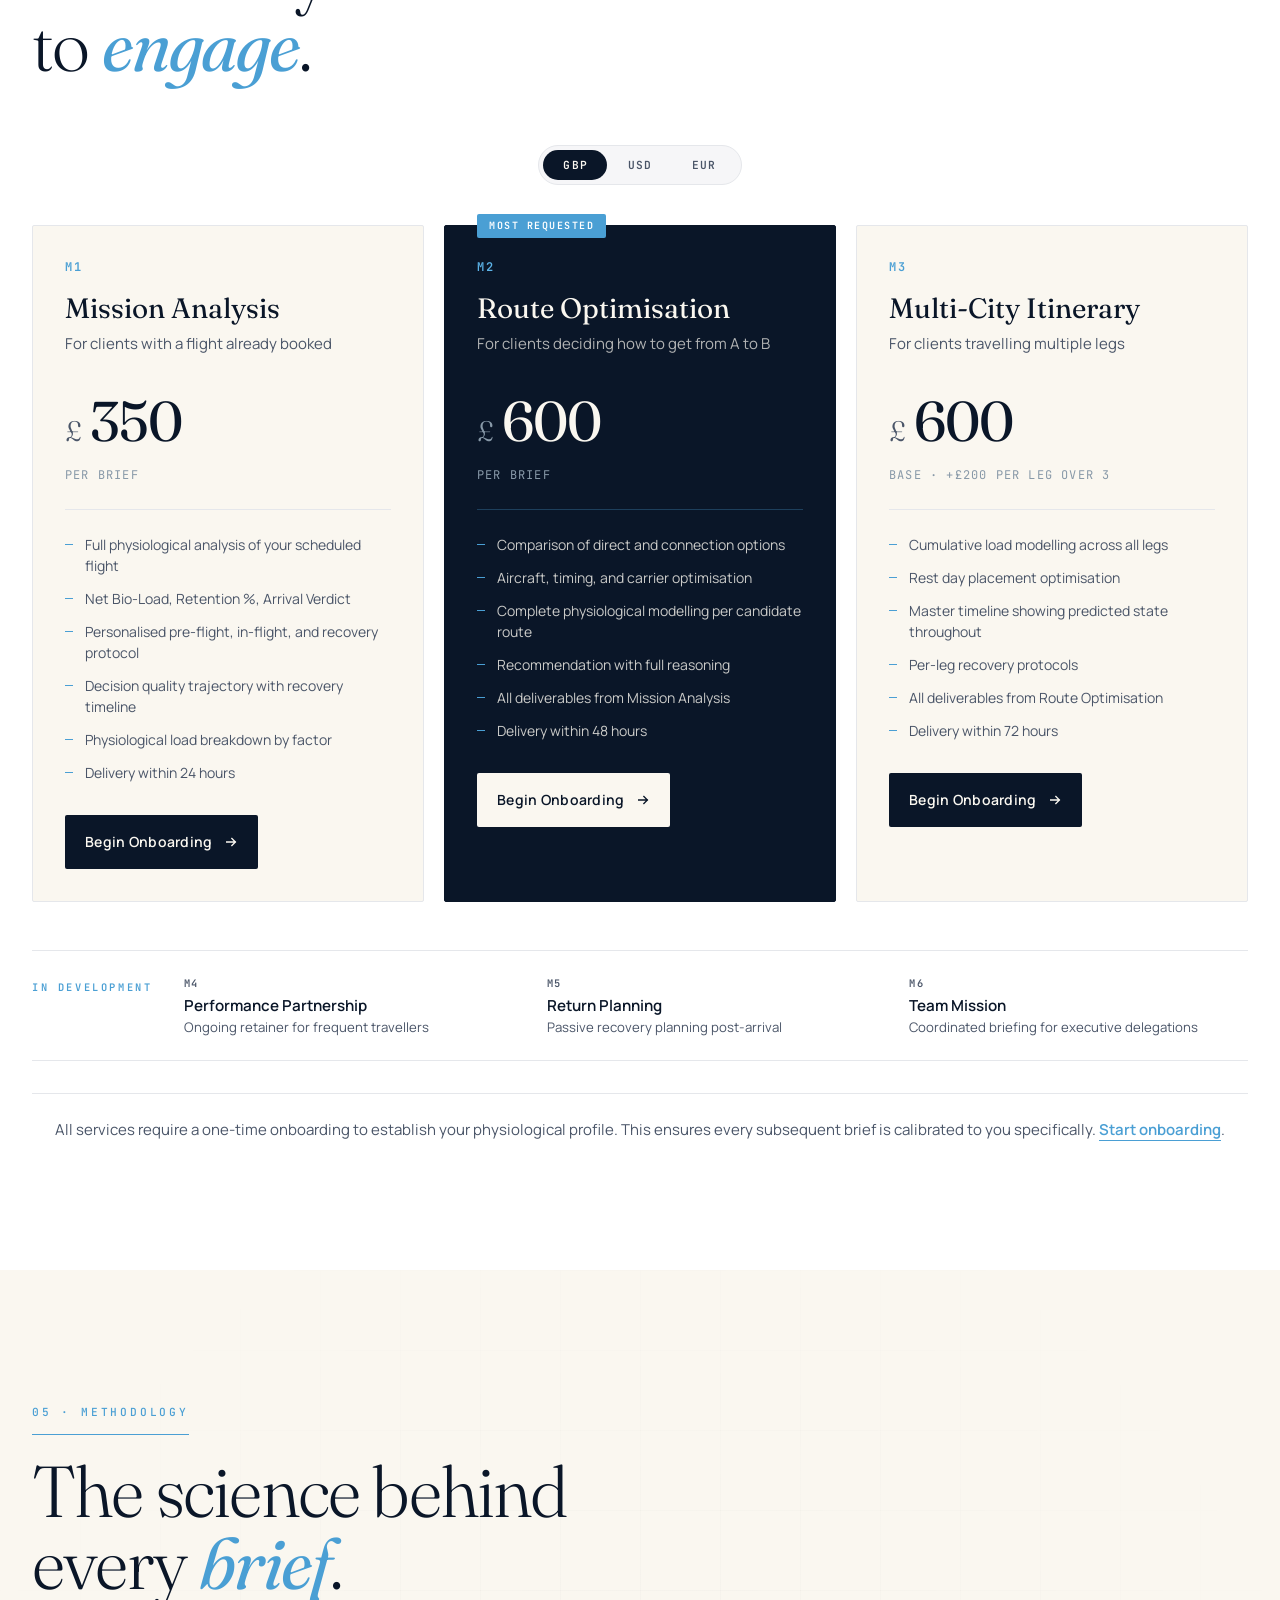
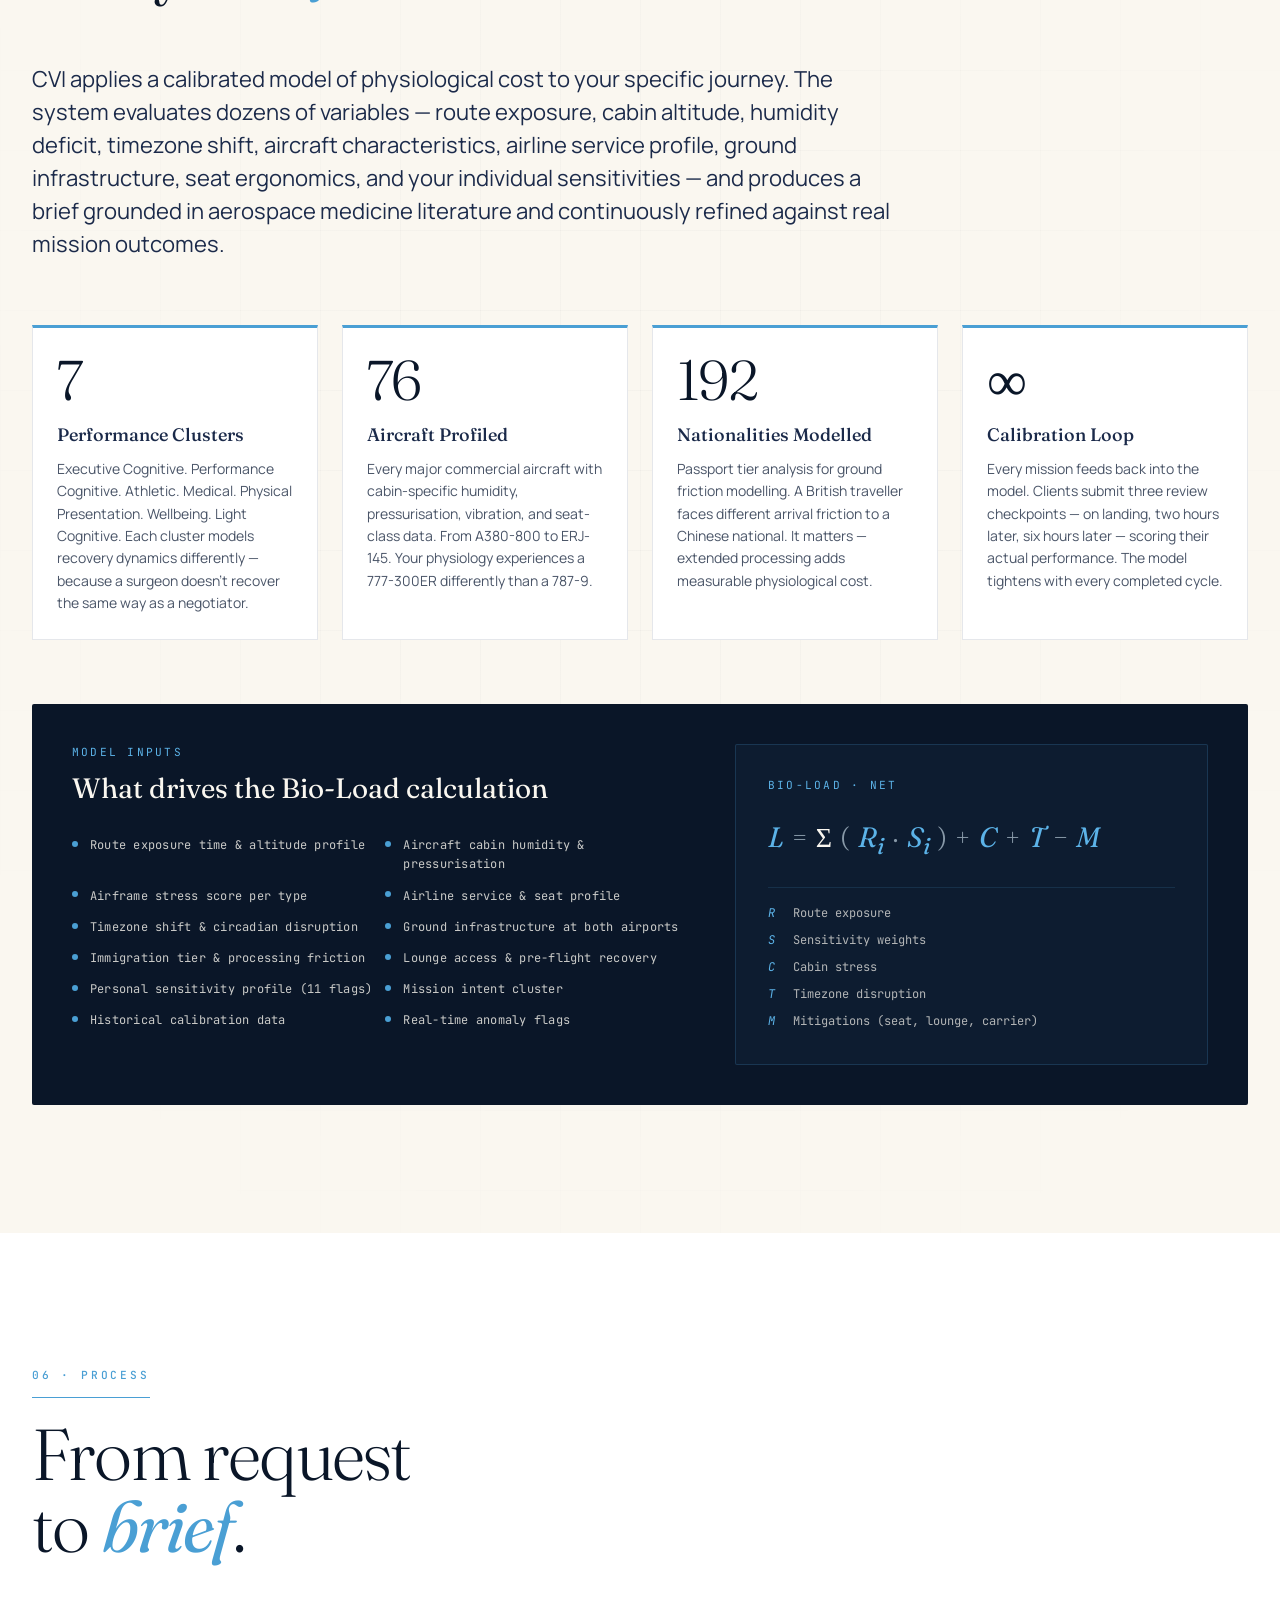
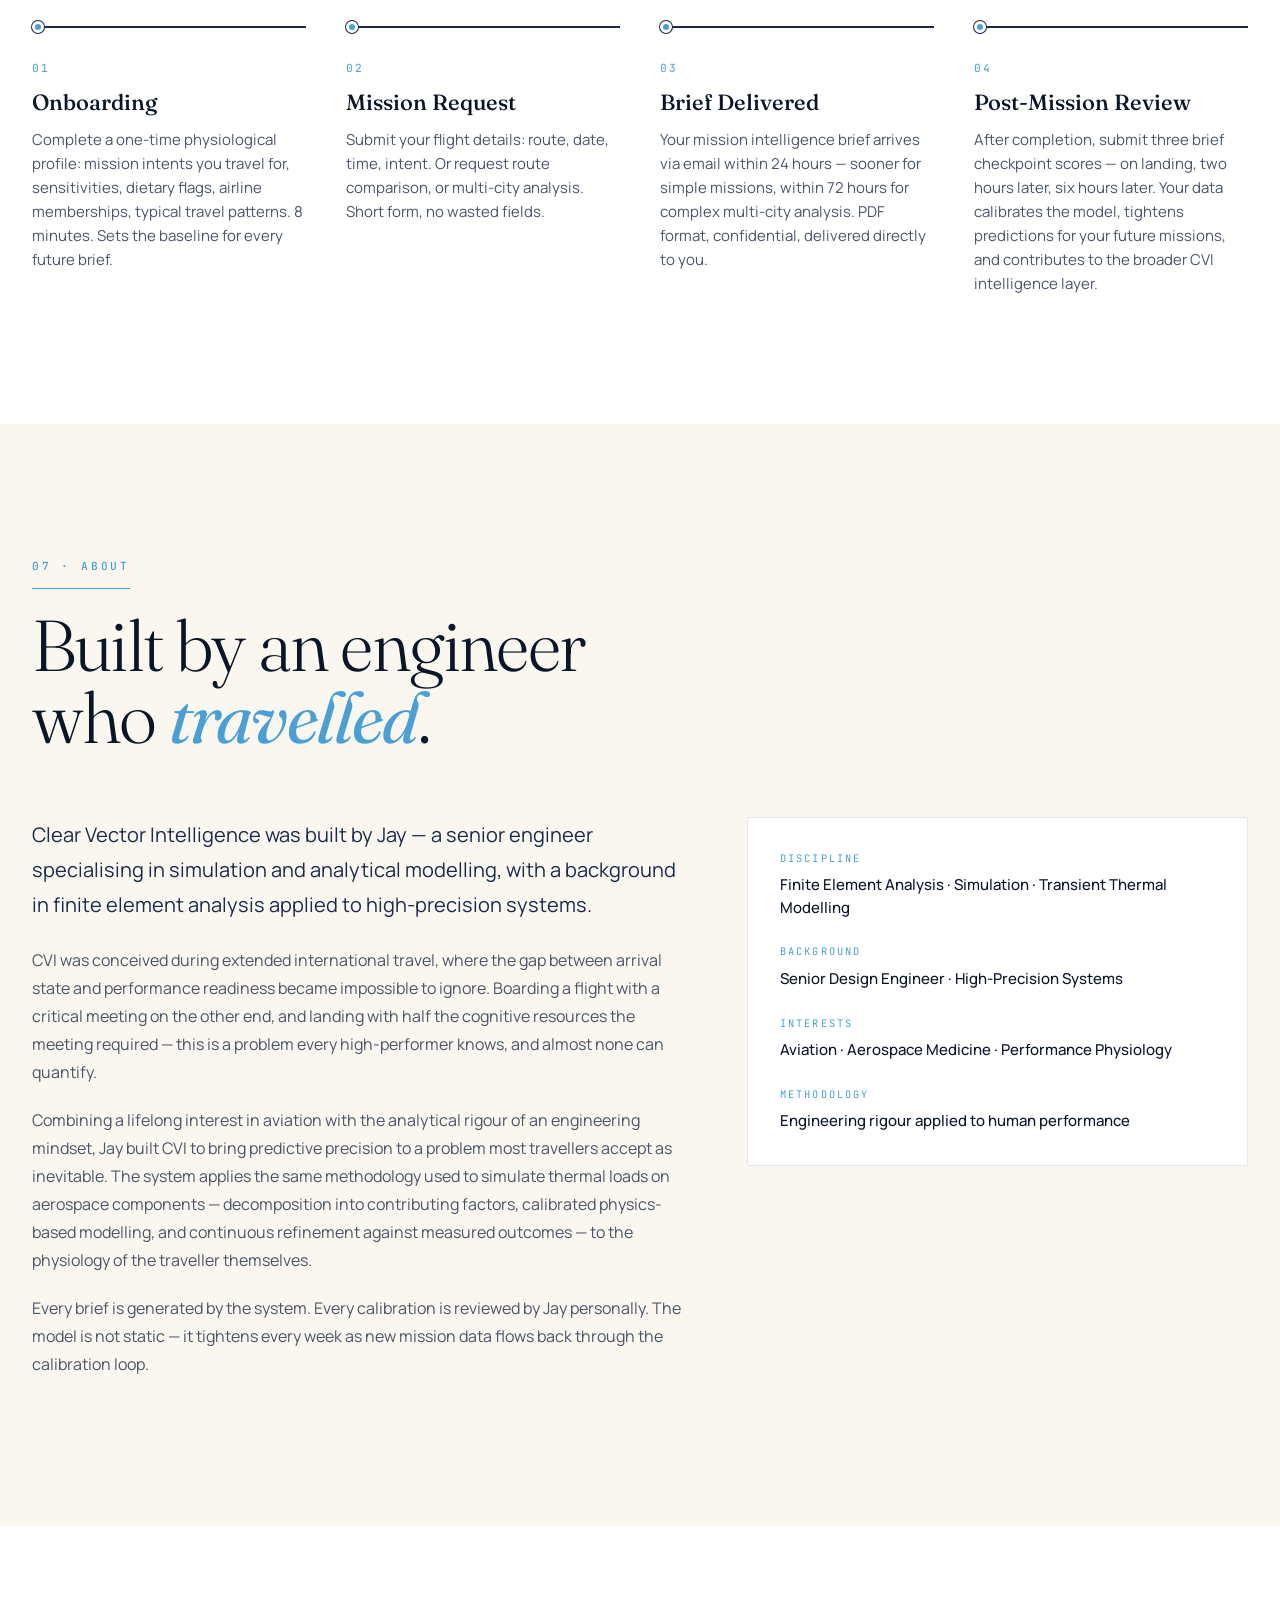
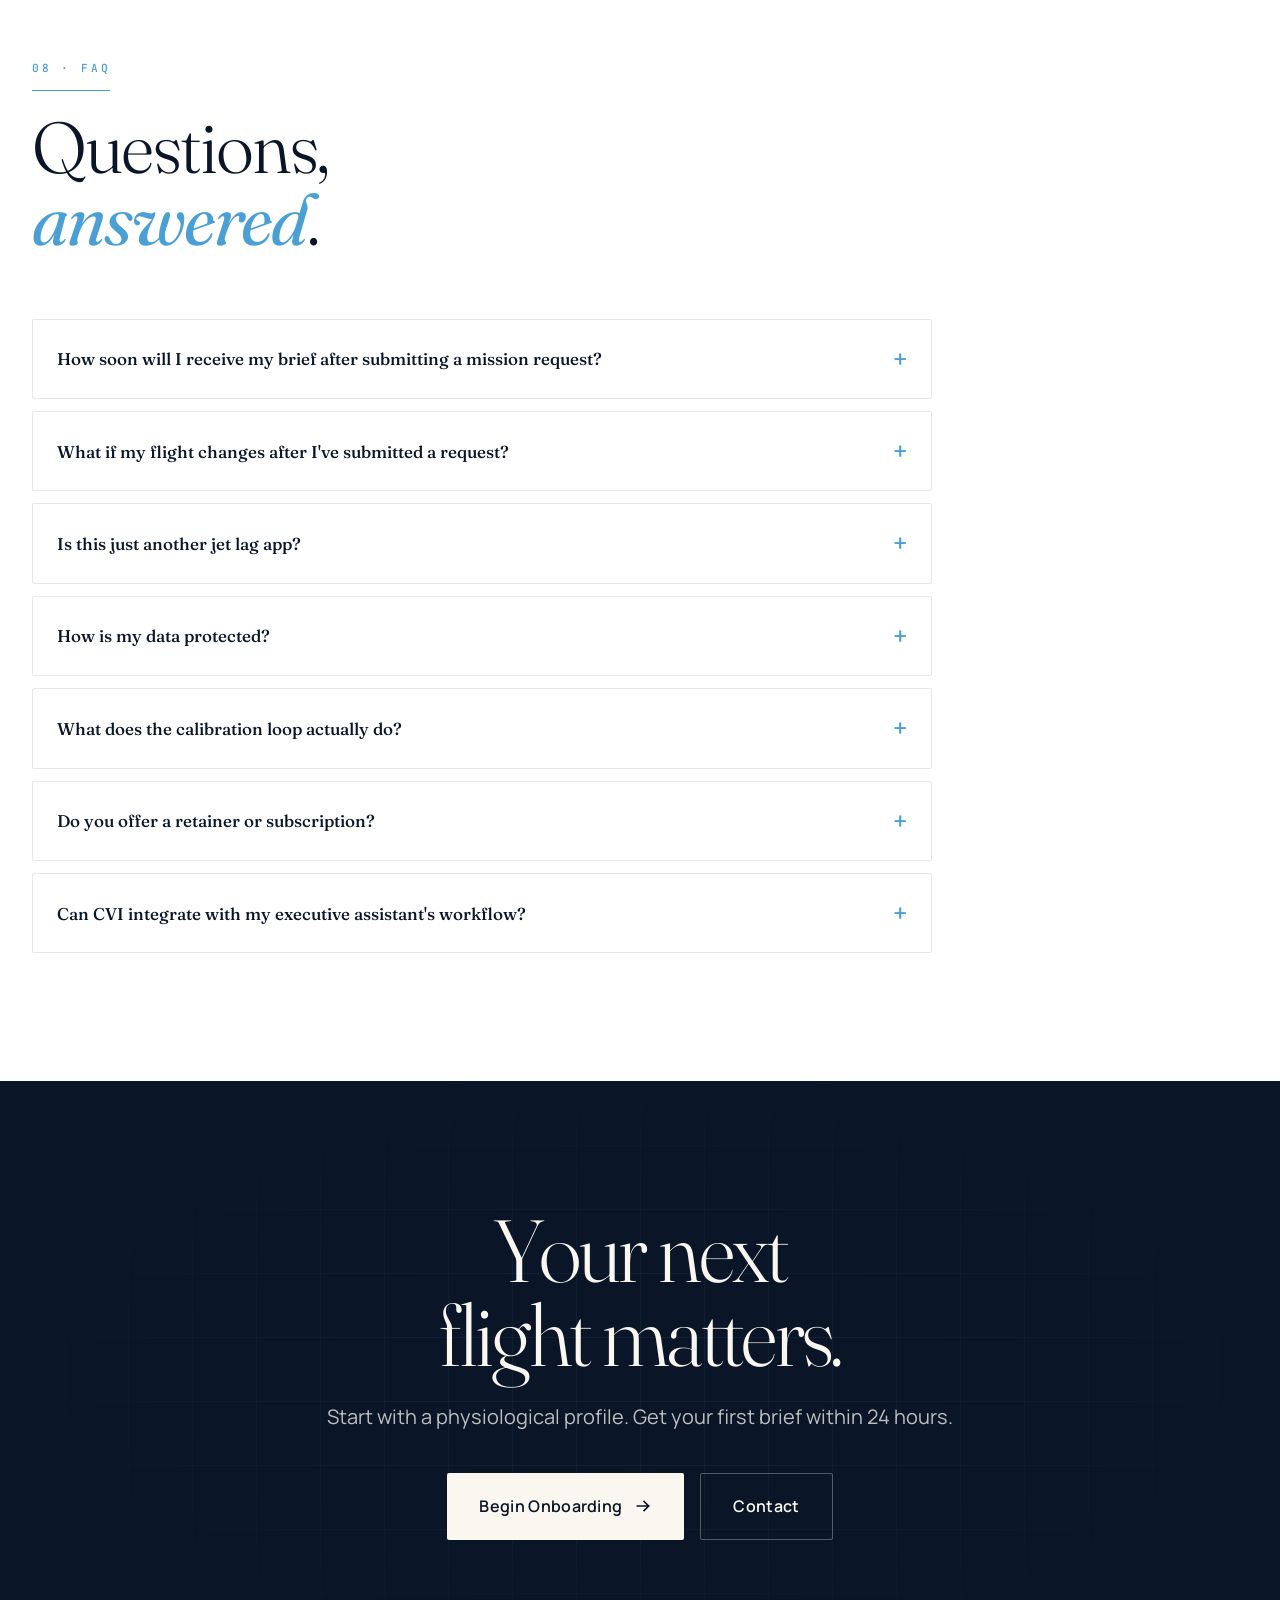
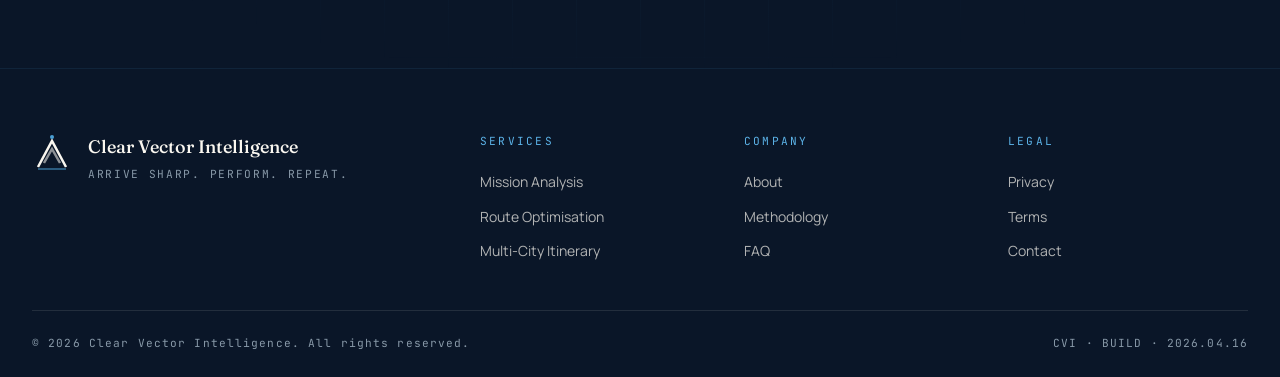
==== commit c476042e: "Add files via upload" ====
--- a/index.html
+++ b/index.html
@@ -373,7 +373,7 @@
           </li>
         </ul>
         <div class="brief-download">
-          <div class="brief-download-label">Delivered as a 3-page PDF within 24 hours of request</div>
+          <div class="brief-download-label">Delivered as a PDF within 24 hours of request</div>
         </div>
       </div>
     </div>
--- a/styles.css
+++ b/styles.css
@@ -269,7 +269,7 @@
   .nav-cta { display: inline-flex; align-items: center; }
 }
 
-/* Mobile nav overlay */
+/* Mobile nav overlay — solid background, layered above content */
 .nav-links.open {
   display: flex;
   position: fixed;
@@ -278,16 +278,41 @@
   right: 0;
   bottom: 0;
   flex-direction: column;
-  justify-content: center;
+  justify-content: flex-start;
+  align-items: stretch;
   background: var(--cream);
-  padding: var(--space-8);
-  gap: var(--space-6);
+  padding: var(--space-10) var(--space-6);
+  gap: var(--space-2);
   border-top: 1px solid var(--border);
+  z-index: 99;
+  box-shadow: 0 8px 24px rgba(10, 22, 40, 0.08);
 }
 
 .nav-links.open a {
-  font-size: 1.5rem;
-  font-family: var(--font-display);
+  font-size: 1.25rem;
+  font-family: var(--font-display);
+  font-weight: 500;
+  color: var(--navy-deep);
+  padding: var(--space-4) var(--space-3);
+  border-bottom: 1px solid var(--border);
+  text-align: left;
+  display: block;
+  transition: background var(--dur) var(--ease), color var(--dur) var(--ease);
+}
+
+.nav-links.open a:hover {
+  background: rgba(74, 159, 212, 0.08);
+  color: var(--blue);
+}
+
+.nav-links.open a::after {
+  display: none;
+}
+
+/* When mobile menu is open, force nav bar to be fully opaque */
+body.menu-open .nav {
+  background: var(--cream) !important;
+  border-bottom-color: var(--border) !important;
 }
 
 /* ── HERO ─────────────────────────────────────────────── */
@@ -1302,7 +1327,7 @@
   content: '';
   position: absolute;
   left: 0;
-  top: 0.5em;
+  top: 0.7em;
   width: 8px;
   height: 1px;
   background: var(--blue);
